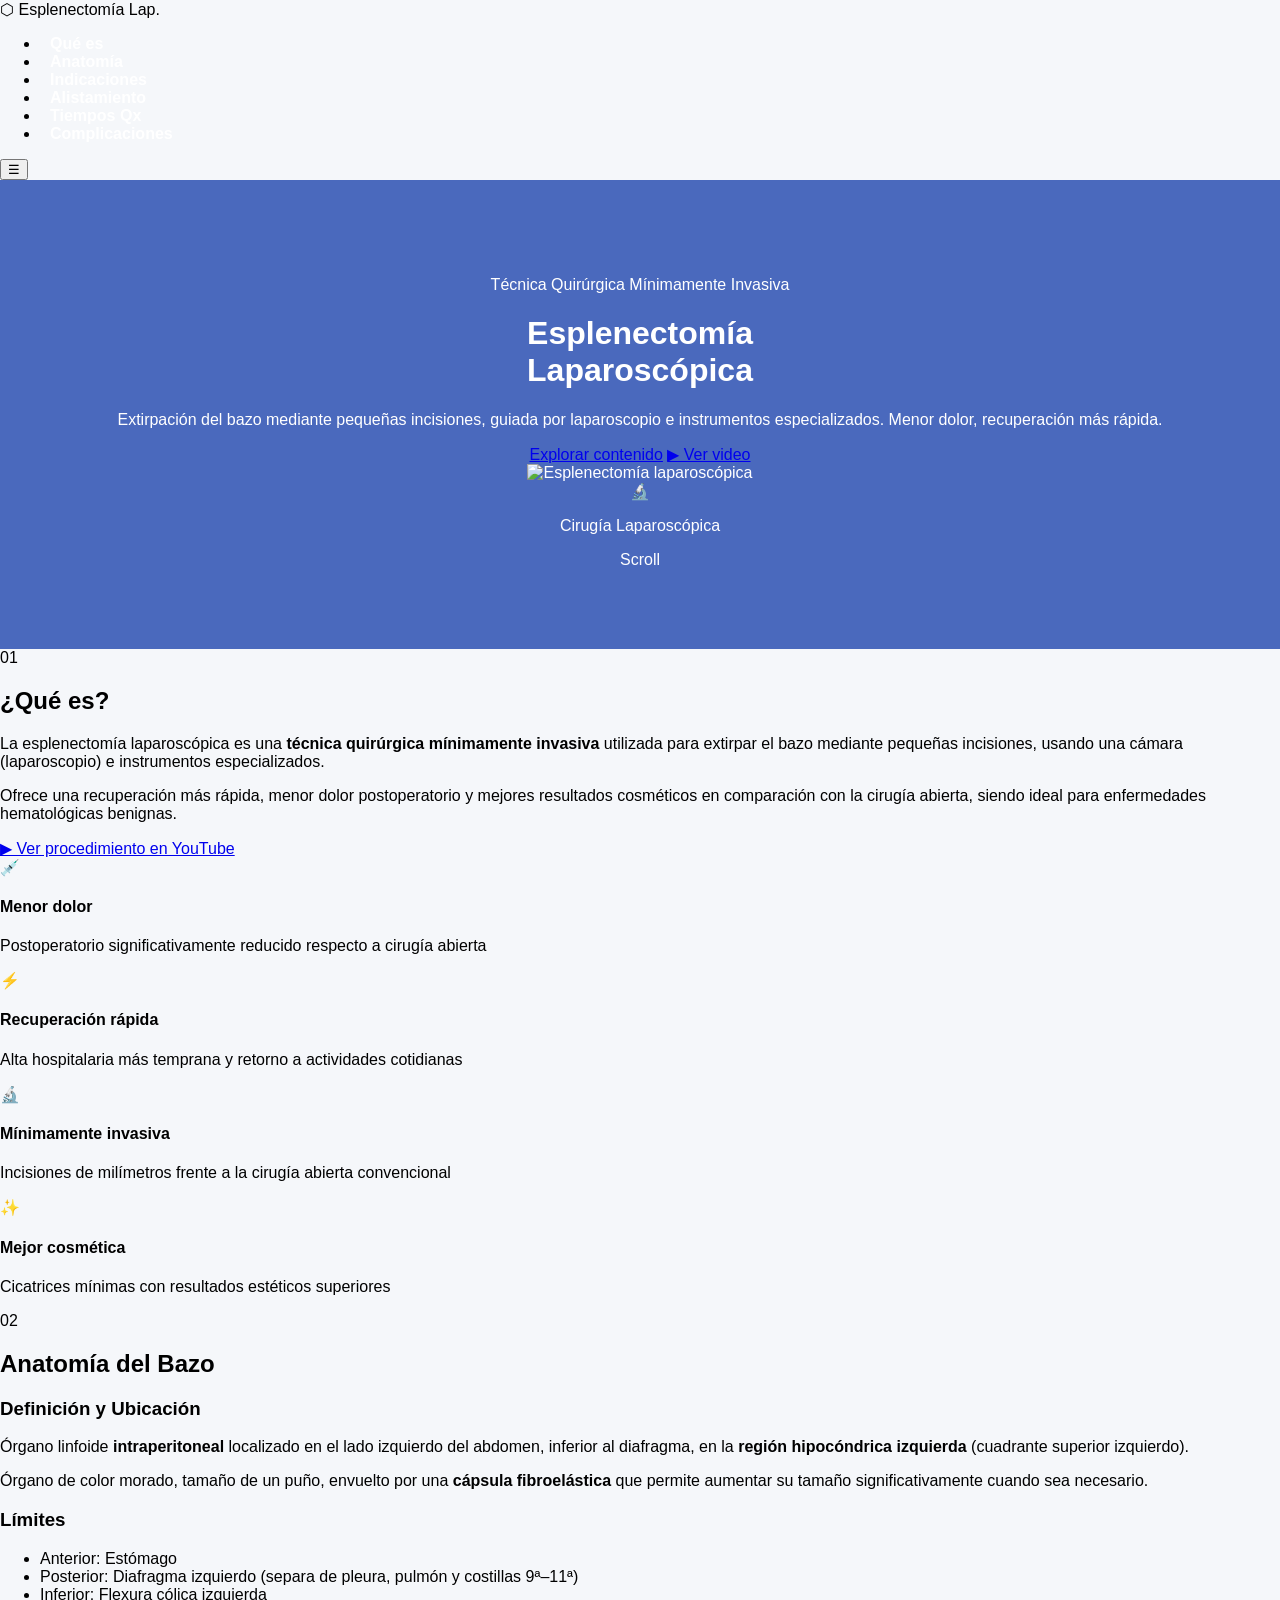
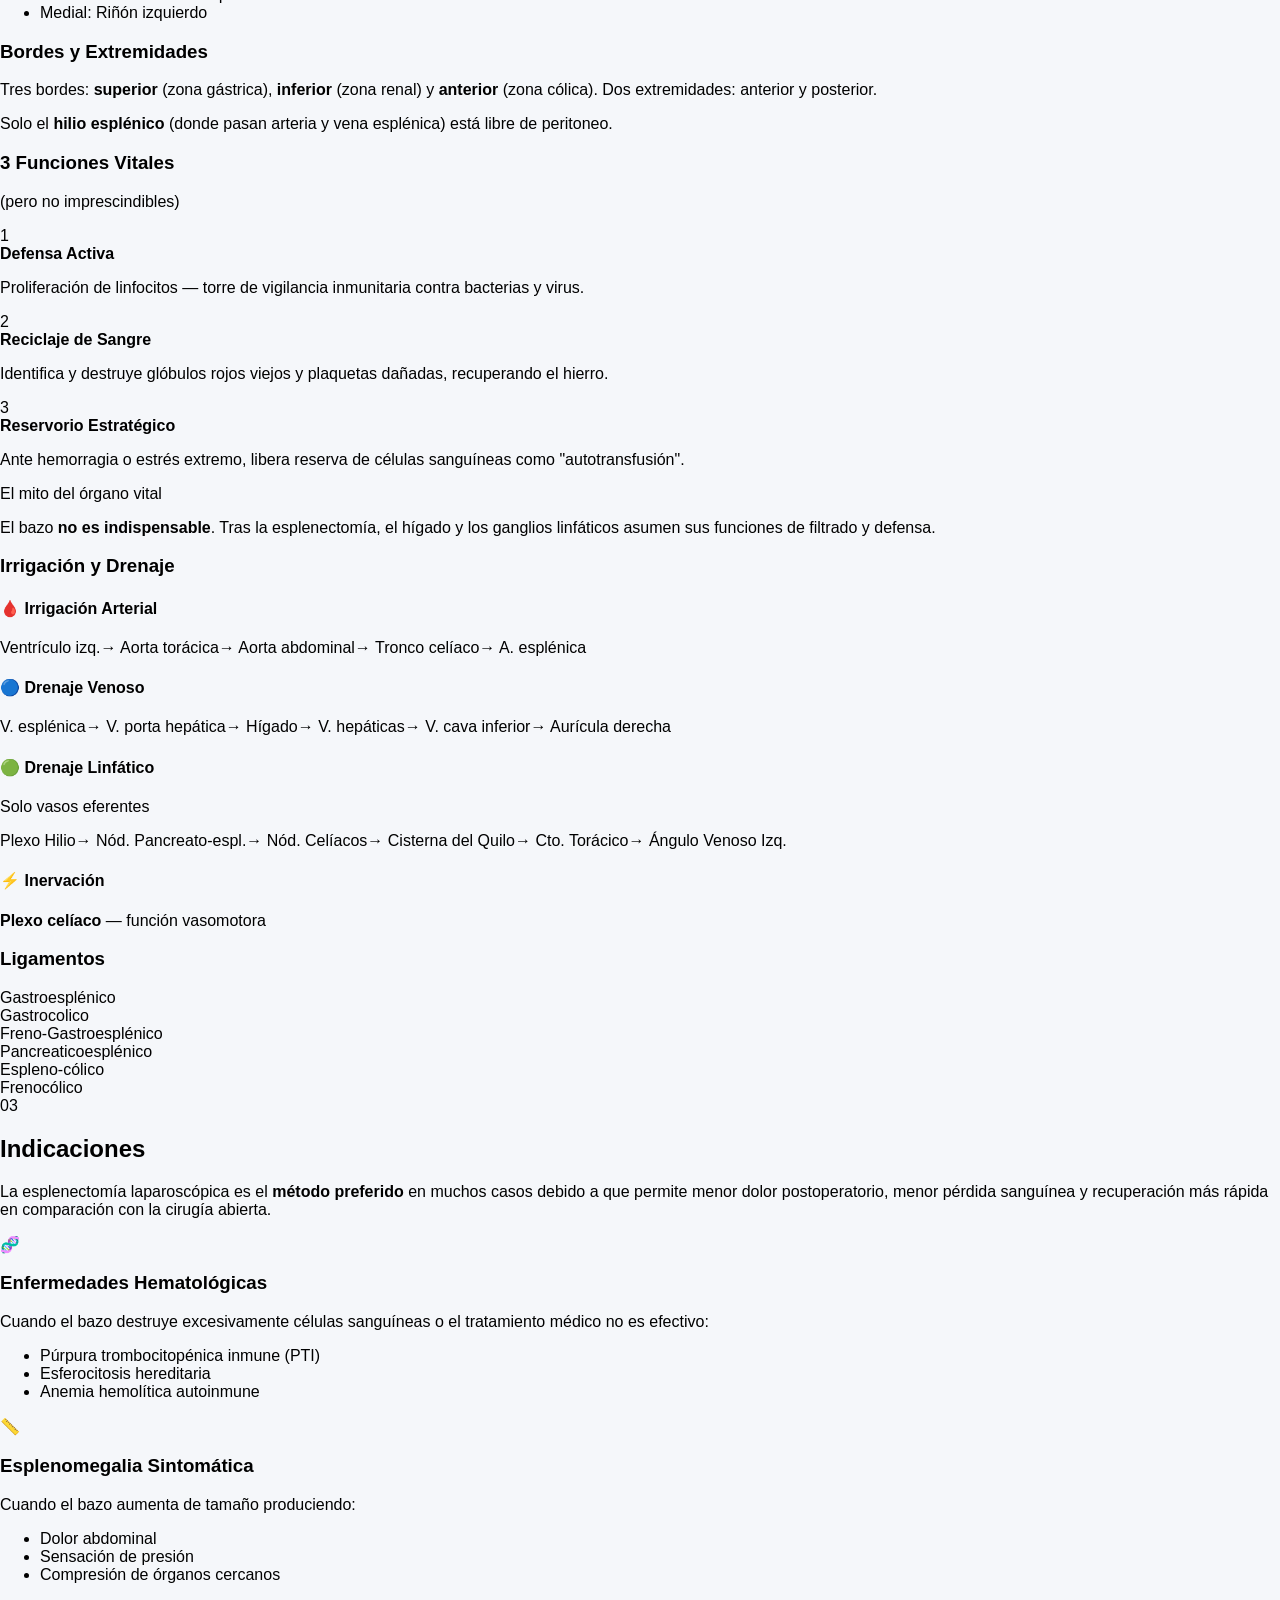
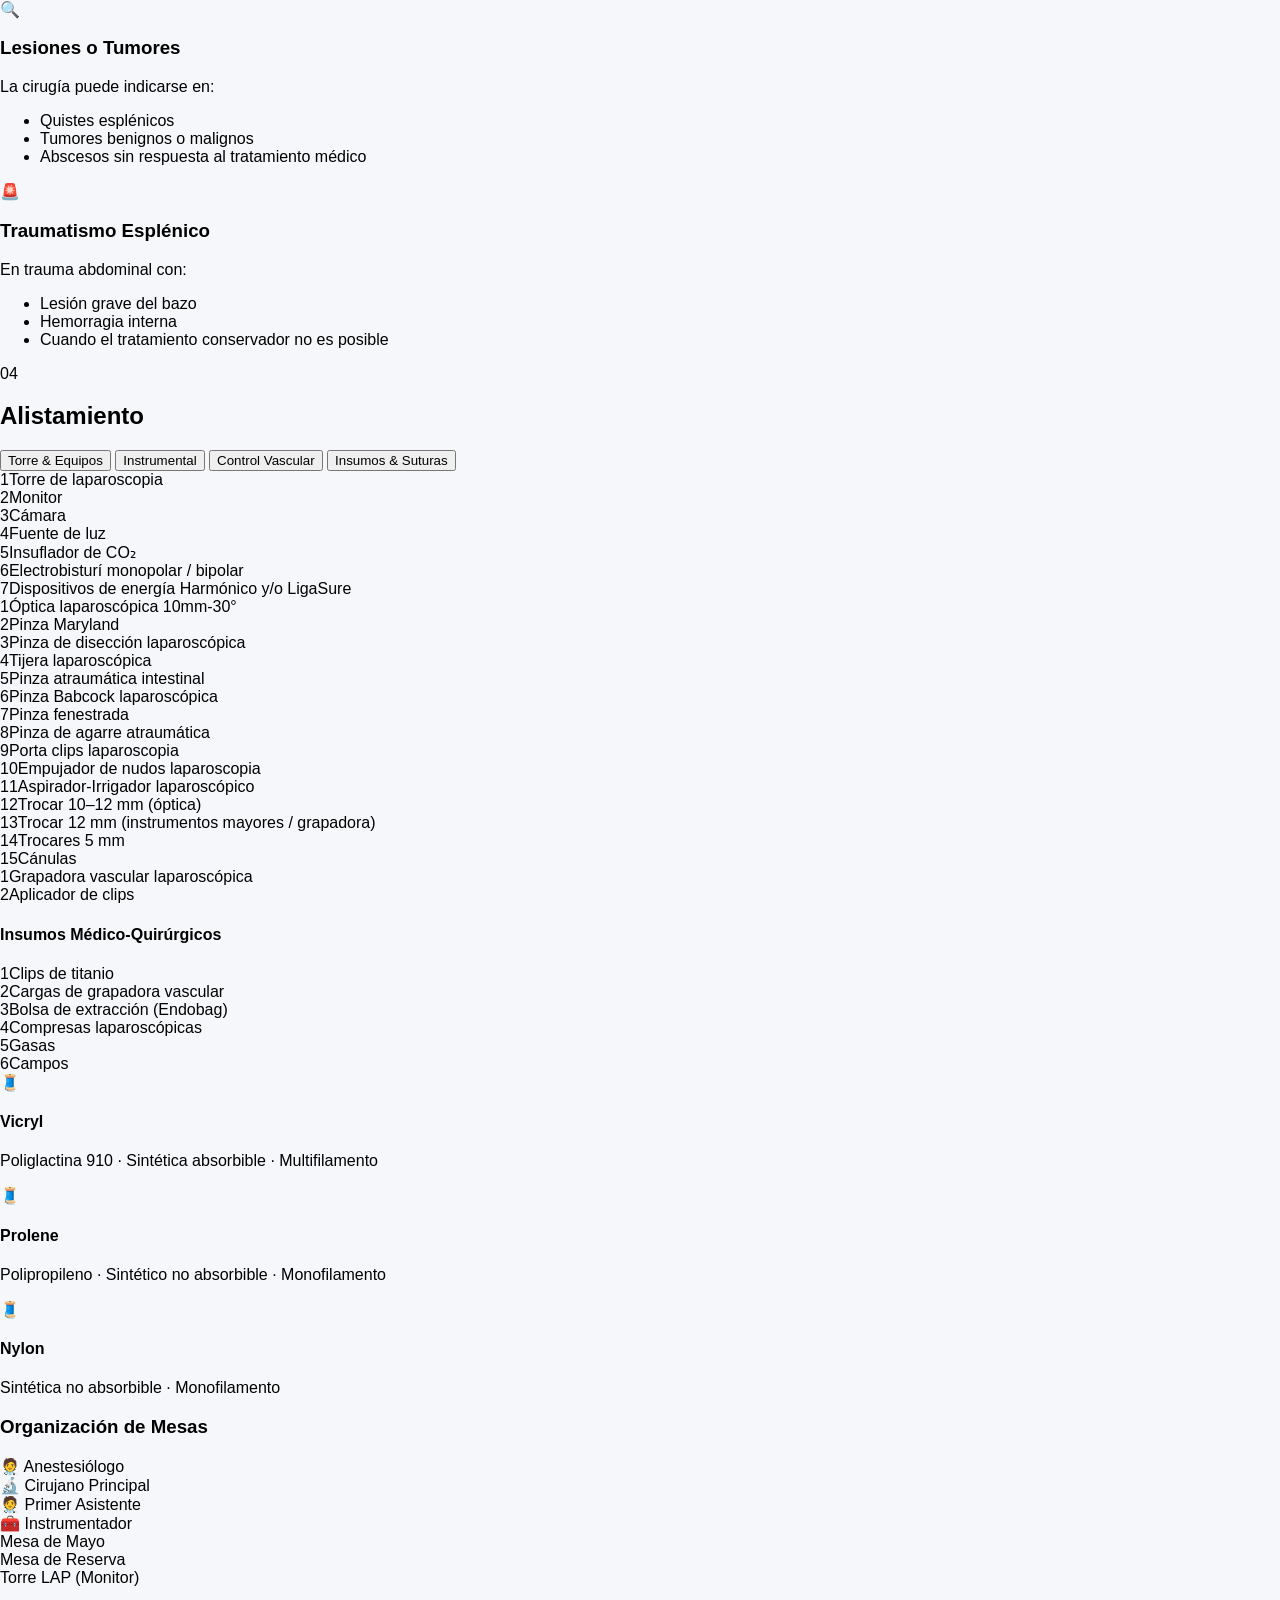
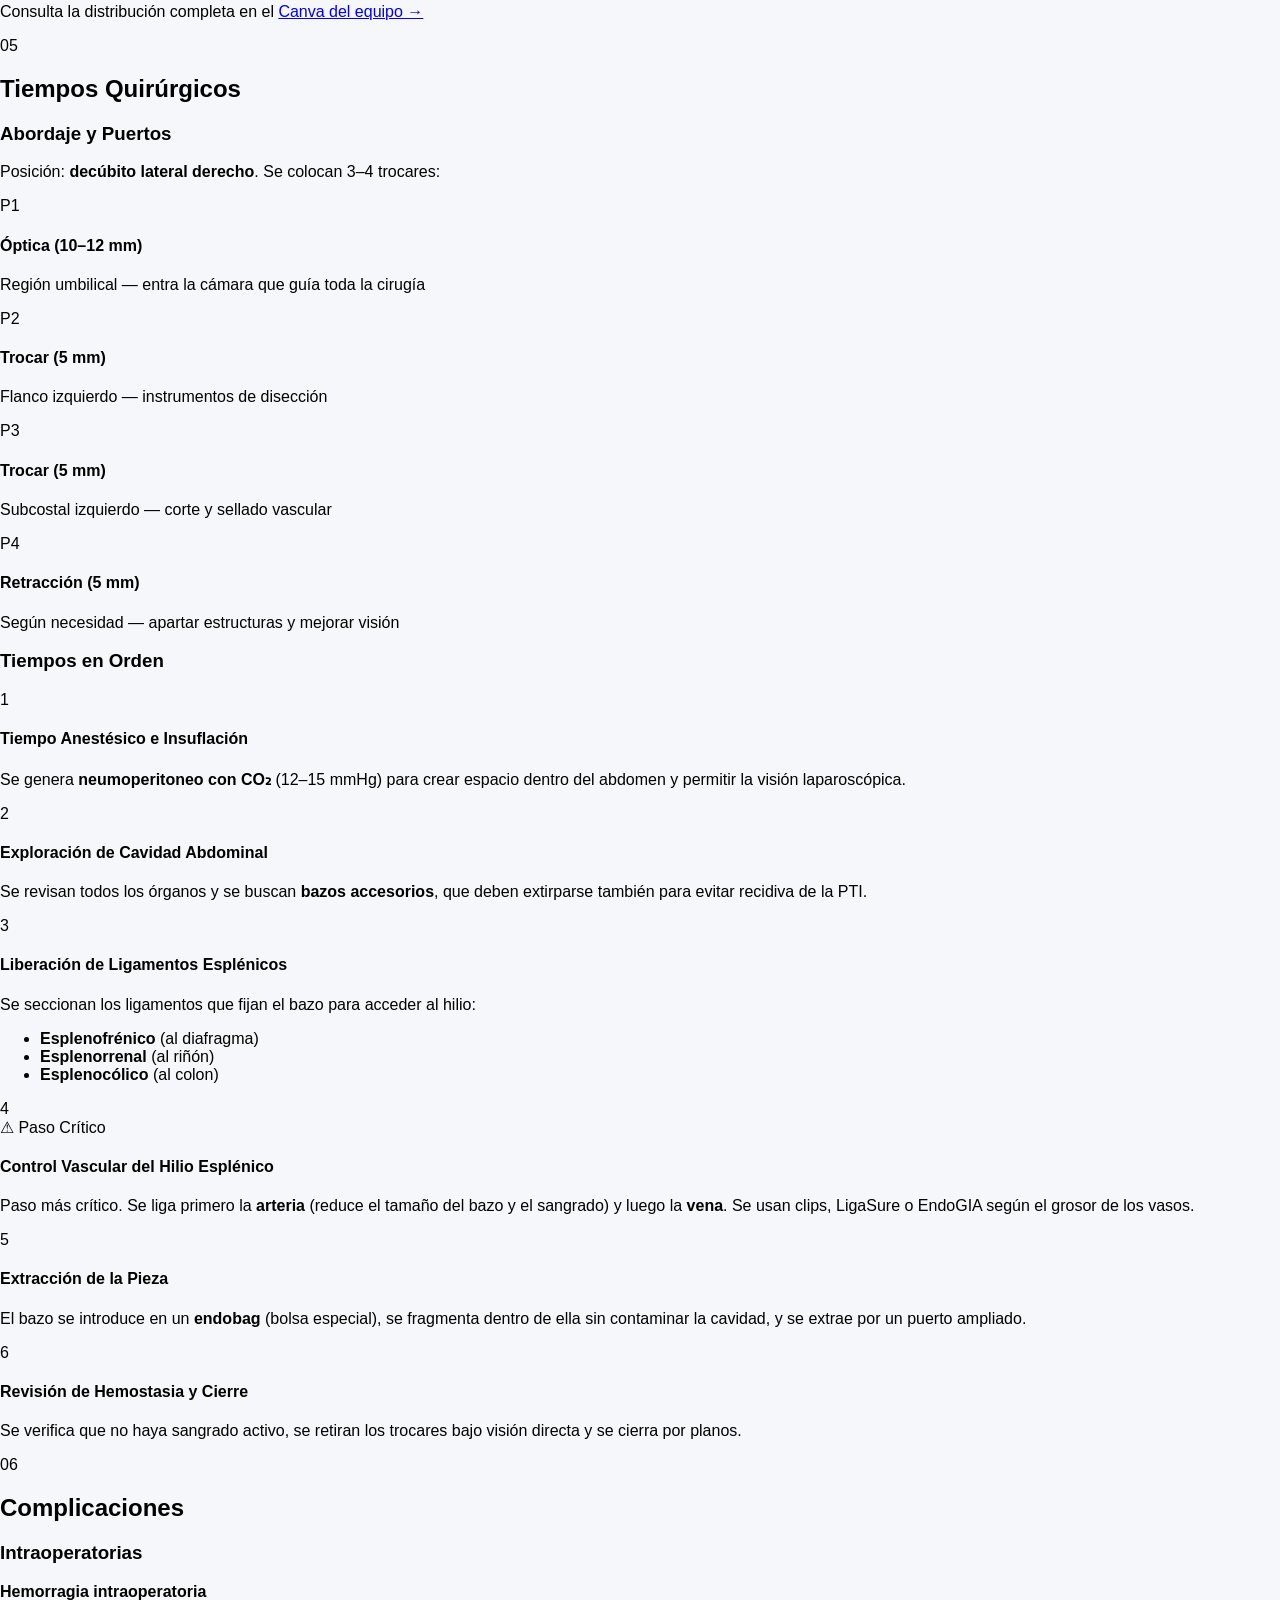
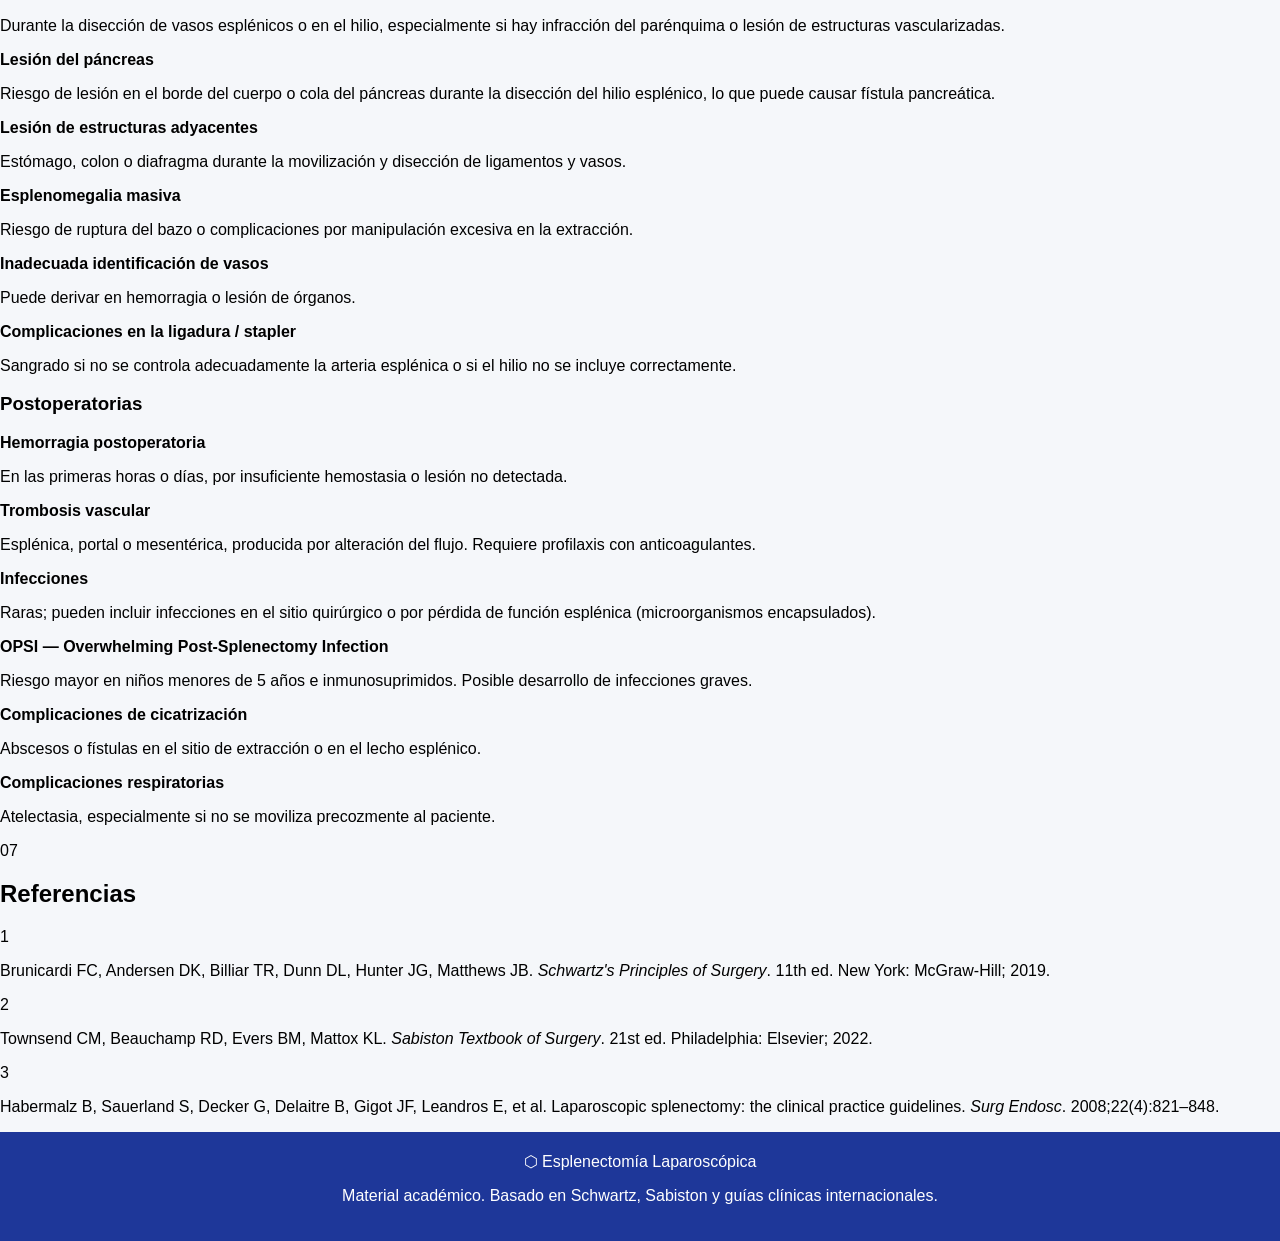
==== esplenectomia-web/index.html @ e9ed3451 "Update index.html" ====
<!DOCTYPE html>
<html lang="es">
<head>
  <meta charset="UTF-8" />
  <meta name="viewport" content="width=device-width, initial-scale=1.0"/>
  <title>Esplenectomía Laparoscópica</title>
  <link rel="stylesheet" href="css/styles.css"/>
  <link rel="preconnect" href="https://fonts.googleapis.com"/>
  <link rel="preconnect" href="https://fonts.gstatic.com" crossorigin/>
  <link href="https://fonts.googleapis.com/css2?family=Playfair+Display:wght@400;700;900&family=DM+Sans:wght@300;400;500&family=DM+Mono:wght@400;500&display=swap" rel="stylesheet"/>
</head>
<body>

  <!-- NAV -->
  <nav class="navbar" id="navbar">
    <div class="nav-logo">
      <span class="nav-icon">⬡</span>
      <span>Esplenectomía Lap.</span>
    </div>
    <ul class="nav-links">
      <li><a href="#que-es">Qué es</a></li>
      <li><a href="#anatomia">Anatomía</a></li>
      <li><a href="#indicaciones">Indicaciones</a></li>
      <li><a href="#alistamiento">Alistamiento</a></li>
      <li><a href="#tiempos">Tiempos Qx</a></li>
      <li><a href="#complicaciones">Complicaciones</a></li>
    </ul>
    <button class="nav-toggle" id="navToggle">☰</button>
  </nav>

  <!-- HERO -->
  <header class="hero" id="home">
    <div class="hero-bg-grid"></div>
    <div class="hero-content">
      <p class="hero-tag">Técnica Quirúrgica Mínimamente Invasiva</p>
      <h1 class="hero-title">
        Esplenectomía<br/>
        <span class="hero-title-accent">Laparoscópica</span>
      </h1>
      <p class="hero-desc">
        Extirpación del bazo mediante pequeñas incisiones, guiada por laparoscopio
        e instrumentos especializados. Menor dolor, recuperación más rápida.
      </p>
      <div class="hero-actions">
        <a href="#que-es" class="btn btn-primary">Explorar contenido</a>
        <a href="https://www.youtube.com/watch?v=XZKffPaz0YE" target="_blank" class="btn btn-ghost">▶ Ver video</a>
      </div>
    </div>
    <div class="hero-visual">
      <div class="spleen-graphic">
        <img src="img/cirugia.jpg" alt="Esplenectomía laparoscópica" onerror="this.parentElement.classList.add('no-img')"/>
        <div class="placeholder-img">
          <span>🔬</span>
          <p>Cirugía Laparoscópica</p>
        </div>
      </div>
    </div>
    <div class="hero-scroll-hint">
      <span>Scroll</span>
      <div class="scroll-line"></div>
    </div>
  </header>

  <!-- QUÉ ES -->
  <section class="section section-light" id="que-es">
    <div class="container">
      <div class="section-header">
        <span class="section-num">01</span>
        <h2 class="section-title">¿Qué es?</h2>
      </div>
      <div class="two-col">
        <div class="col-text">
          <p class="lead-text">
            La esplenectomía laparoscópica es una <strong>técnica quirúrgica mínimamente invasiva</strong>
            utilizada para extirpar el bazo mediante pequeñas incisiones, usando una cámara
            (laparoscopio) e instrumentos especializados.
          </p>
          <p>
            Ofrece una recuperación más rápida, menor dolor postoperatorio y mejores resultados
            cosméticos en comparación con la cirugía abierta, siendo ideal para enfermedades
            hematológicas benignas.
          </p>
          <a href="https://www.youtube.com/watch?v=XZKffPaz0YE" target="_blank" class="video-link">
            <span class="play-btn">▶</span>
            Ver procedimiento en YouTube
          </a>
        </div>
        <div class="col-cards">
          <div class="benefit-card">
            <span class="benefit-icon">💉</span>
            <h4>Menor dolor</h4>
            <p>Postoperatorio significativamente reducido respecto a cirugía abierta</p>
          </div>
          <div class="benefit-card">
            <span class="benefit-icon">⚡</span>
            <h4>Recuperación rápida</h4>
            <p>Alta hospitalaria más temprana y retorno a actividades cotidianas</p>
          </div>
          <div class="benefit-card">
            <span class="benefit-icon">🔬</span>
            <h4>Mínimamente invasiva</h4>
            <p>Incisiones de milímetros frente a la cirugía abierta convencional</p>
          </div>
          <div class="benefit-card">
            <span class="benefit-icon">✨</span>
            <h4>Mejor cosmética</h4>
            <p>Cicatrices mínimas con resultados estéticos superiores</p>
          </div>
        </div>
      </div>
    </div>
  </section>

  <!-- ANATOMÍA -->
  <section class="section section-dark" id="anatomia">
    <div class="container">
      <div class="section-header">
        <span class="section-num">02</span>
        <h2 class="section-title">Anatomía del Bazo</h2>
      </div>

      <div class="anatomy-grid">
        <div class="anatomy-info">
          <div class="info-block">
            <h3>Definición y Ubicación</h3>
            <p>Órgano linfoide <strong>intraperitoneal</strong> localizado en el lado izquierdo del abdomen, inferior al diafragma, en la <strong>región hipocóndrica izquierda</strong> (cuadrante superior izquierdo).</p>
            <p>Órgano de color morado, tamaño de un puño, envuelto por una <strong>cápsula fibroelástica</strong> que permite aumentar su tamaño significativamente cuando sea necesario.</p>
          </div>

          <div class="info-block">
            <h3>Límites</h3>
            <ul class="anatomy-list">
              <li><span class="dir">Anterior:</span> Estómago</li>
              <li><span class="dir">Posterior:</span> Diafragma izquierdo (separa de pleura, pulmón y costillas 9ª–11ª)</li>
              <li><span class="dir">Inferior:</span> Flexura cólica izquierda</li>
              <li><span class="dir">Medial:</span> Riñón izquierdo</li>
            </ul>
          </div>

          <div class="info-block">
            <h3>Bordes y Extremidades</h3>
            <p>Tres bordes: <strong>superior</strong> (zona gástrica), <strong>inferior</strong> (zona renal) y <strong>anterior</strong> (zona cólica). Dos extremidades: anterior y posterior.</p>
            <p>Solo el <strong>hilio esplénico</strong> (donde pasan arteria y vena esplénica) está libre de peritoneo.</p>
          </div>
        </div>

        <div class="anatomy-sidebar">
          <div class="functions-card">
            <h3>3 Funciones Vitales</h3>
            <p class="card-subtitle">(pero no imprescindibles)</p>
            <div class="function-item">
              <div class="func-num">1</div>
              <div>
                <strong>Defensa Activa</strong>
                <p>Proliferación de linfocitos — torre de vigilancia inmunitaria contra bacterias y virus.</p>
              </div>
            </div>
            <div class="function-item">
              <div class="func-num">2</div>
              <div>
                <strong>Reciclaje de Sangre</strong>
                <p>Identifica y destruye glóbulos rojos viejos y plaquetas dañadas, recuperando el hierro.</p>
              </div>
            </div>
            <div class="function-item">
              <div class="func-num">3</div>
              <div>
                <strong>Reservorio Estratégico</strong>
                <p>Ante hemorragia o estrés extremo, libera reserva de células sanguíneas como "autotransfusión".</p>
              </div>
            </div>
          </div>

          <div class="myth-card">
            <span class="myth-label">El mito del órgano vital</span>
            <p>El bazo <strong>no es indispensable</strong>. Tras la esplenectomía, el hígado y los ganglios linfáticos asumen sus funciones de filtrado y defensa.</p>
          </div>
        </div>
      </div>

      <!-- Vascular -->
      <div class="vascular-section">
        <h3 class="subsection-title">Irrigación y Drenaje</h3>
        <div class="vascular-grid">
          <div class="vascular-card">
            <h4>🩸 Irrigación Arterial</h4>
            <div class="chain">
              <span>Ventrículo izq.</span><span class="arrow">→</span>
              <span>Aorta torácica</span><span class="arrow">→</span>
              <span>Aorta abdominal</span><span class="arrow">→</span>
              <span>Tronco celíaco</span><span class="arrow">→</span>
              <span class="highlight">A. esplénica</span>
            </div>
          </div>
          <div class="vascular-card">
            <h4>🔵 Drenaje Venoso</h4>
            <div class="chain">
              <span class="highlight">V. esplénica</span><span class="arrow">→</span>
              <span>V. porta hepática</span><span class="arrow">→</span>
              <span>Hígado</span><span class="arrow">→</span>
              <span>V. hepáticas</span><span class="arrow">→</span>
              <span>V. cava inferior</span><span class="arrow">→</span>
              <span>Aurícula derecha</span>
            </div>
          </div>
          <div class="vascular-card">
            <h4>🟢 Drenaje Linfático</h4>
            <p class="small-text">Solo vasos eferentes</p>
            <div class="chain small">
              <span>Plexo Hilio</span><span class="arrow">→</span>
              <span>Nód. Pancreato-espl.</span><span class="arrow">→</span>
              <span>Nód. Celíacos</span><span class="arrow">→</span>
              <span>Cisterna del Quilo</span><span class="arrow">→</span>
              <span>Cto. Torácico</span><span class="arrow">→</span>
              <span>Ángulo Venoso Izq.</span>
            </div>
          </div>
          <div class="vascular-card">
            <h4>⚡ Inervación</h4>
            <p><strong>Plexo celíaco</strong> — función vasomotora</p>
          </div>
        </div>
      </div>

      <!-- Ligamentos -->
      <div class="ligaments-section">
        <h3 class="subsection-title">Ligamentos</h3>
        <div class="lig-grid">
          <div class="lig-tag">Gastroesplénico</div>
          <div class="lig-tag">Gastrocolico</div>
          <div class="lig-tag">Freno-Gastroesplénico</div>
          <div class="lig-tag">Pancreaticoesplénico</div>
          <div class="lig-tag">Espleno-cólico</div>
          <div class="lig-tag">Frenocólico</div>
        </div>
      </div>
    </div>
  </section>

  <!-- INDICACIONES -->
  <section class="section section-light" id="indicaciones">
    <div class="container">
      <div class="section-header">
        <span class="section-num">03</span>
        <h2 class="section-title">Indicaciones</h2>
      </div>
      <p class="section-intro">
        La esplenectomía laparoscópica es el <strong>método preferido</strong> en muchos casos debido a que permite 
        menor dolor postoperatorio, menor pérdida sanguínea y recuperación más rápida en comparación con la cirugía abierta.
      </p>
      <div class="indications-grid">
        <div class="indication-card">
          <div class="ind-icon">🧬</div>
          <h3>Enfermedades Hematológicas</h3>
          <p>Cuando el bazo destruye excesivamente células sanguíneas o el tratamiento médico no es efectivo:</p>
          <ul>
            <li>Púrpura trombocitopénica inmune (PTI)</li>
            <li>Esferocitosis hereditaria</li>
            <li>Anemia hemolítica autoinmune</li>
          </ul>
        </div>
        <div class="indication-card">
          <div class="ind-icon">📏</div>
          <h3>Esplenomegalia Sintomática</h3>
          <p>Cuando el bazo aumenta de tamaño produciendo:</p>
          <ul>
            <li>Dolor abdominal</li>
            <li>Sensación de presión</li>
            <li>Compresión de órganos cercanos</li>
          </ul>
        </div>
        <div class="indication-card">
          <div class="ind-icon">🔍</div>
          <h3>Lesiones o Tumores</h3>
          <p>La cirugía puede indicarse en:</p>
          <ul>
            <li>Quistes esplénicos</li>
            <li>Tumores benignos o malignos</li>
            <li>Abscesos sin respuesta al tratamiento médico</li>
          </ul>
        </div>
        <div class="indication-card">
          <div class="ind-icon">🚨</div>
          <h3>Traumatismo Esplénico</h3>
          <p>En trauma abdominal con:</p>
          <ul>
            <li>Lesión grave del bazo</li>
            <li>Hemorragia interna</li>
            <li>Cuando el tratamiento conservador no es posible</li>
          </ul>
        </div>
      </div>
    </div>
  </section>

  <!-- ALISTAMIENTO -->
  <section class="section section-dark" id="alistamiento">
    <div class="container">
      <div class="section-header">
        <span class="section-num">04</span>
        <h2 class="section-title">Alistamiento</h2>
      </div>

      <div class="equipment-tabs">
        <div class="tab-buttons">
          <button class="tab-btn active" data-tab="equipos">Torre & Equipos</button>
          <button class="tab-btn" data-tab="instrumental">Instrumental</button>
          <button class="tab-btn" data-tab="vascular">Control Vascular</button>
          <button class="tab-btn" data-tab="insumos">Insumos & Suturas</button>
        </div>

        <div class="tab-content active" id="tab-equipos">
          <div class="eq-grid">
            <div class="eq-item"><span class="eq-num">1</span><span>Torre de laparoscopia</span></div>
            <div class="eq-item"><span class="eq-num">2</span><span>Monitor</span></div>
            <div class="eq-item"><span class="eq-num">3</span><span>Cámara</span></div>
            <div class="eq-item"><span class="eq-num">4</span><span>Fuente de luz</span></div>
            <div class="eq-item"><span class="eq-num">5</span><span>Insuflador de CO₂</span></div>
            <div class="eq-item"><span class="eq-num">6</span><span>Electrobisturí monopolar / bipolar</span></div>
            <div class="eq-item"><span class="eq-num">7</span><span>Dispositivos de energía Harmónico y/o LigaSure</span></div>
          </div>
        </div>

        <div class="tab-content" id="tab-instrumental">
          <div class="eq-grid">
            <div class="eq-item"><span class="eq-num">1</span><span>Óptica laparoscópica 10mm-30°</span></div>
            <div class="eq-item"><span class="eq-num">2</span><span>Pinza Maryland</span></div>
            <div class="eq-item"><span class="eq-num">3</span><span>Pinza de disección laparoscópica</span></div>
            <div class="eq-item"><span class="eq-num">4</span><span>Tijera laparoscópica</span></div>
            <div class="eq-item"><span class="eq-num">5</span><span>Pinza atraumática intestinal</span></div>
            <div class="eq-item"><span class="eq-num">6</span><span>Pinza Babcock laparoscópica</span></div>
            <div class="eq-item"><span class="eq-num">7</span><span>Pinza fenestrada</span></div>
            <div class="eq-item"><span class="eq-num">8</span><span>Pinza de agarre atraumática</span></div>
            <div class="eq-item"><span class="eq-num">9</span><span>Porta clips laparoscopia</span></div>
            <div class="eq-item"><span class="eq-num">10</span><span>Empujador de nudos laparoscopia</span></div>
            <div class="eq-item"><span class="eq-num">11</span><span>Aspirador-Irrigador laparoscópico</span></div>
            <div class="eq-item"><span class="eq-num">12</span><span>Trocar 10–12 mm (óptica)</span></div>
            <div class="eq-item"><span class="eq-num">13</span><span>Trocar 12 mm (instrumentos mayores / grapadora)</span></div>
            <div class="eq-item"><span class="eq-num">14</span><span>Trocares 5 mm</span></div>
            <div class="eq-item"><span class="eq-num">15</span><span>Cánulas</span></div>
          </div>
        </div>

        <div class="tab-content" id="tab-vascular">
          <div class="eq-grid">
            <div class="eq-item"><span class="eq-num">1</span><span>Grapadora vascular laparoscópica</span></div>
            <div class="eq-item"><span class="eq-num">2</span><span>Aplicador de clips</span></div>
          </div>
          <h4 class="sub-heading">Insumos Médico-Quirúrgicos</h4>
          <div class="eq-grid">
            <div class="eq-item"><span class="eq-num">1</span><span>Clips de titanio</span></div>
            <div class="eq-item"><span class="eq-num">2</span><span>Cargas de grapadora vascular</span></div>
            <div class="eq-item"><span class="eq-num">3</span><span>Bolsa de extracción (Endobag)</span></div>
            <div class="eq-item"><span class="eq-num">4</span><span>Compresas laparoscópicas</span></div>
            <div class="eq-item"><span class="eq-num">5</span><span>Gasas</span></div>
            <div class="eq-item"><span class="eq-num">6</span><span>Campos</span></div>
          </div>
        </div>

        <div class="tab-content" id="tab-insumos">
          <div class="sutura-grid">
            <div class="sutura-card">
              <span class="sut-icon">🧵</span>
              <h4>Vicryl</h4>
              <p>Poliglactina 910 · Sintética absorbible · Multifilamento</p>
            </div>
            <div class="sutura-card">
              <span class="sut-icon">🧵</span>
              <h4>Prolene</h4>
              <p>Polipropileno · Sintético no absorbible · Monofilamento</p>
            </div>
            <div class="sutura-card">
              <span class="sut-icon">🧵</span>
              <h4>Nylon</h4>
              <p>Sintética no absorbible · Monofilamento</p>
            </div>
          </div>
        </div>
      </div>

      <!-- Organización de Mesas -->
      <div class="org-mesas">
        <h3 class="subsection-title">Organización de Mesas</h3>
        <div class="equipo-qx">
          <div class="rol-card">
            <span class="rol-icon">🧑‍⚕️</span>
            <span>Anestesiólogo</span>
          </div>
          <div class="rol-card highlight-rol">
            <span class="rol-icon">🔬</span>
            <span>Cirujano Principal</span>
          </div>
          <div class="rol-card">
            <span class="rol-icon">🧑‍⚕️</span>
            <span>Primer Asistente</span>
          </div>
          <div class="rol-card">
            <span class="rol-icon">🧰</span>
            <span>Instrumentador</span>
          </div>
        </div>
        <div class="mesas-info">
          <div class="mesa-tag">Mesa de Mayo</div>
          <div class="mesa-tag">Mesa de Reserva</div>
          <div class="mesa-tag">Torre LAP (Monitor)</div>
          <p class="mesa-note">Consulta la distribución completa en el <a href="https://www.canva.com/design/DAHDsZbVXOQ/WNMiOqhoFUQWFtQSziS0yQ/edit" target="_blank">Canva del equipo →</a></p>
        </div>
      </div>
    </div>
  </section>

  <!-- TIEMPOS QUIRÚRGICOS -->
  <section class="section section-light" id="tiempos">
    <div class="container">
      <div class="section-header">
        <span class="section-num">05</span>
        <h2 class="section-title">Tiempos Quirúrgicos</h2>
      </div>

      <!-- Puertos -->
      <div class="puertos-section">
        <h3 class="subsection-title">Abordaje y Puertos</h3>
        <p>Posición: <strong>decúbito lateral derecho</strong>. Se colocan 3–4 trocares:</p>
        <div class="puertos-grid">
          <div class="puerto-card">
            <div class="puerto-num">P1</div>
            <h4>Óptica (10–12 mm)</h4>
            <p>Región umbilical — entra la cámara que guía toda la cirugía</p>
          </div>
          <div class="puerto-card">
            <div class="puerto-num">P2</div>
            <h4>Trocar (5 mm)</h4>
            <p>Flanco izquierdo — instrumentos de disección</p>
          </div>
          <div class="puerto-card">
            <div class="puerto-num">P3</div>
            <h4>Trocar (5 mm)</h4>
            <p>Subcostal izquierdo — corte y sellado vascular</p>
          </div>
          <div class="puerto-card">
            <div class="puerto-num">P4</div>
            <h4>Retracción (5 mm)</h4>
            <p>Según necesidad — apartar estructuras y mejorar visión</p>
          </div>
        </div>
      </div>

      <!-- Timeline -->
      <div class="timeline-section">
        <h3 class="subsection-title">Tiempos en Orden</h3>
        <div class="timeline">

          <div class="tl-item">
            <div class="tl-marker">
              <span class="tl-num">1</span>
            </div>
            <div class="tl-content">
              <h4>Tiempo Anestésico e Insuflación</h4>
              <p>Se genera <strong>neumoperitoneo con CO₂</strong> (12–15 mmHg) para crear espacio dentro del abdomen y permitir la visión laparoscópica.</p>
            </div>
          </div>

          <div class="tl-item">
            <div class="tl-marker">
              <span class="tl-num">2</span>
            </div>
            <div class="tl-content">
              <h4>Exploración de Cavidad Abdominal</h4>
              <p>Se revisan todos los órganos y se buscan <strong>bazos accesorios</strong>, que deben extirparse también para evitar recidiva de la PTI.</p>
            </div>
          </div>

          <div class="tl-item">
            <div class="tl-marker">
              <span class="tl-num">3</span>
            </div>
            <div class="tl-content">
              <h4>Liberación de Ligamentos Esplénicos</h4>
              <p>Se seccionan los ligamentos que fijan el bazo para acceder al hilio:</p>
              <ul>
                <li><strong>Esplenofrénico</strong> (al diafragma)</li>
                <li><strong>Esplenorrenal</strong> (al riñón)</li>
                <li><strong>Esplenocólico</strong> (al colon)</li>
              </ul>
            </div>
          </div>

          <div class="tl-item critical">
            <div class="tl-marker">
              <span class="tl-num">4</span>
            </div>
            <div class="tl-content">
              <div class="critical-badge">⚠ Paso Crítico</div>
              <h4>Control Vascular del Hilio Esplénico</h4>
              <p>Paso más crítico. Se liga primero la <strong>arteria</strong> (reduce el tamaño del bazo y el sangrado) y luego la <strong>vena</strong>. Se usan clips, LigaSure o EndoGIA según el grosor de los vasos.</p>
            </div>
          </div>

          <div class="tl-item">
            <div class="tl-marker">
              <span class="tl-num">5</span>
            </div>
            <div class="tl-content">
              <h4>Extracción de la Pieza</h4>
              <p>El bazo se introduce en un <strong>endobag</strong> (bolsa especial), se fragmenta dentro de ella sin contaminar la cavidad, y se extrae por un puerto ampliado.</p>
            </div>
          </div>

          <div class="tl-item">
            <div class="tl-marker">
              <span class="tl-num">6</span>
            </div>
            <div class="tl-content">
              <h4>Revisión de Hemostasia y Cierre</h4>
              <p>Se verifica que no haya sangrado activo, se retiran los trocares bajo visión directa y se cierra por planos.</p>
            </div>
          </div>

        </div>
      </div>
    </div>
  </section>

  <!-- COMPLICACIONES -->
  <section class="section section-dark" id="complicaciones">
    <div class="container">
      <div class="section-header">
        <span class="section-num">06</span>
        <h2 class="section-title">Complicaciones</h2>
      </div>
      <div class="comp-grid">
        <div class="comp-col">
          <h3 class="comp-heading intra">Intraoperatorias</h3>
          <div class="comp-list">
            <div class="comp-item">
              <span class="comp-dot"></span>
              <div>
                <strong>Hemorragia intraoperatoria</strong>
                <p>Durante la disección de vasos esplénicos o en el hilio, especialmente si hay infracción del parénquima o lesión de estructuras vascularizadas.</p>
              </div>
            </div>
            <div class="comp-item">
              <span class="comp-dot"></span>
              <div>
                <strong>Lesión del páncreas</strong>
                <p>Riesgo de lesión en el borde del cuerpo o cola del páncreas durante la disección del hilio esplénico, lo que puede causar fístula pancreática.</p>
              </div>
            </div>
            <div class="comp-item">
              <span class="comp-dot"></span>
              <div>
                <strong>Lesión de estructuras adyacentes</strong>
                <p>Estómago, colon o diafragma durante la movilización y disección de ligamentos y vasos.</p>
              </div>
            </div>
            <div class="comp-item">
              <span class="comp-dot"></span>
              <div>
                <strong>Esplenomegalia masiva</strong>
                <p>Riesgo de ruptura del bazo o complicaciones por manipulación excesiva en la extracción.</p>
              </div>
            </div>
            <div class="comp-item">
              <span class="comp-dot"></span>
              <div>
                <strong>Inadecuada identificación de vasos</strong>
                <p>Puede derivar en hemorragia o lesión de órganos.</p>
              </div>
            </div>
            <div class="comp-item">
              <span class="comp-dot"></span>
              <div>
                <strong>Complicaciones en la ligadura / stapler</strong>
                <p>Sangrado si no se controla adecuadamente la arteria esplénica o si el hilio no se incluye correctamente.</p>
              </div>
            </div>
          </div>
        </div>

        <div class="comp-col">
          <h3 class="comp-heading post">Postoperatorias</h3>
          <div class="comp-list">
            <div class="comp-item">
              <span class="comp-dot post"></span>
              <div>
                <strong>Hemorragia postoperatoria</strong>
                <p>En las primeras horas o días, por insuficiente hemostasia o lesión no detectada.</p>
              </div>
            </div>
            <div class="comp-item">
              <span class="comp-dot post"></span>
              <div>
                <strong>Trombosis vascular</strong>
                <p>Esplénica, portal o mesentérica, producida por alteración del flujo. Requiere profilaxis con anticoagulantes.</p>
              </div>
            </div>
            <div class="comp-item">
              <span class="comp-dot post"></span>
              <div>
                <strong>Infecciones</strong>
                <p>Raras; pueden incluir infecciones en el sitio quirúrgico o por pérdida de función esplénica (microorganismos encapsulados).</p>
              </div>
            </div>
            <div class="comp-item">
              <span class="comp-dot post"></span>
              <div>
                <strong>OPSI — Overwhelming Post-Splenectomy Infection</strong>
                <p>Riesgo mayor en niños menores de 5 años e inmunosuprimidos. Posible desarrollo de infecciones graves.</p>
              </div>
            </div>
            <div class="comp-item">
              <span class="comp-dot post"></span>
              <div>
                <strong>Complicaciones de cicatrización</strong>
                <p>Abscesos o fístulas en el sitio de extracción o en el lecho esplénico.</p>
              </div>
            </div>
            <div class="comp-item">
              <span class="comp-dot post"></span>
              <div>
                <strong>Complicaciones respiratorias</strong>
                <p>Atelectasia, especialmente si no se moviliza precozmente al paciente.</p>
              </div>
            </div>
          </div>
        </div>
      </div>
    </div>
  </section>

  <!-- REFERENCIAS -->
  <section class="section section-light" id="referencias">
    <div class="container">
      <div class="section-header">
        <span class="section-num">07</span>
        <h2 class="section-title">Referencias</h2>
      </div>
      <div class="ref-list">
        <div class="ref-item">
          <span class="ref-num">1</span>
          <p>Brunicardi FC, Andersen DK, Billiar TR, Dunn DL, Hunter JG, Matthews JB. <em>Schwartz's Principles of Surgery</em>. 11th ed. New York: McGraw-Hill; 2019.</p>
        </div>
        <div class="ref-item">
          <span class="ref-num">2</span>
          <p>Townsend CM, Beauchamp RD, Evers BM, Mattox KL. <em>Sabiston Textbook of Surgery</em>. 21st ed. Philadelphia: Elsevier; 2022.</p>
        </div>
        <div class="ref-item">
          <span class="ref-num">3</span>
          <p>Habermalz B, Sauerland S, Decker G, Delaitre B, Gigot JF, Leandros E, et al. Laparoscopic splenectomy: the clinical practice guidelines. <em>Surg Endosc</em>. 2008;22(4):821–848.</p>
        </div>
      </div>
    </div>
  </section>

  <!-- FOOTER -->
  <footer class="footer">
    <div class="container">
      <div class="footer-inner">
        <div class="footer-brand">
          <span class="nav-icon">⬡</span>
          <span>Esplenectomía Laparoscópica</span>
        </div>
        <p class="footer-note">Material académico. Basado en Schwartz, Sabiston y guías clínicas internacionales.</p>
      </div>
    </div>
  </footer>

  <script src="js/script.js"></script>
</body>
</html>
---- esplenectomia-web/css/styles.css ----
body{
font-family: Arial;
margin:0;
background:#f5f7fa;
}

header{
background:#1e3799;
color:white;
padding:20px;
text-align:center;
}

nav a{
color:white;
margin:10px;
text-decoration:none;
font-weight:bold;
}

.hero{
background:#4a69bd;
color:white;
padding:80px;
text-align:center;
}

.content{
padding:60px;
max-width:1100px;
margin:auto;
background:white;
margin-bottom:40px;
border-radius:10px;
box-shadow:0 10px 20px rgba(0,0,0,0.1);
}

.video{
display:flex;
justify-content:center;
margin-top:30px;
}

footer{
background:#1e3799;
color:white;
text-align:center;
padding:20px;
}
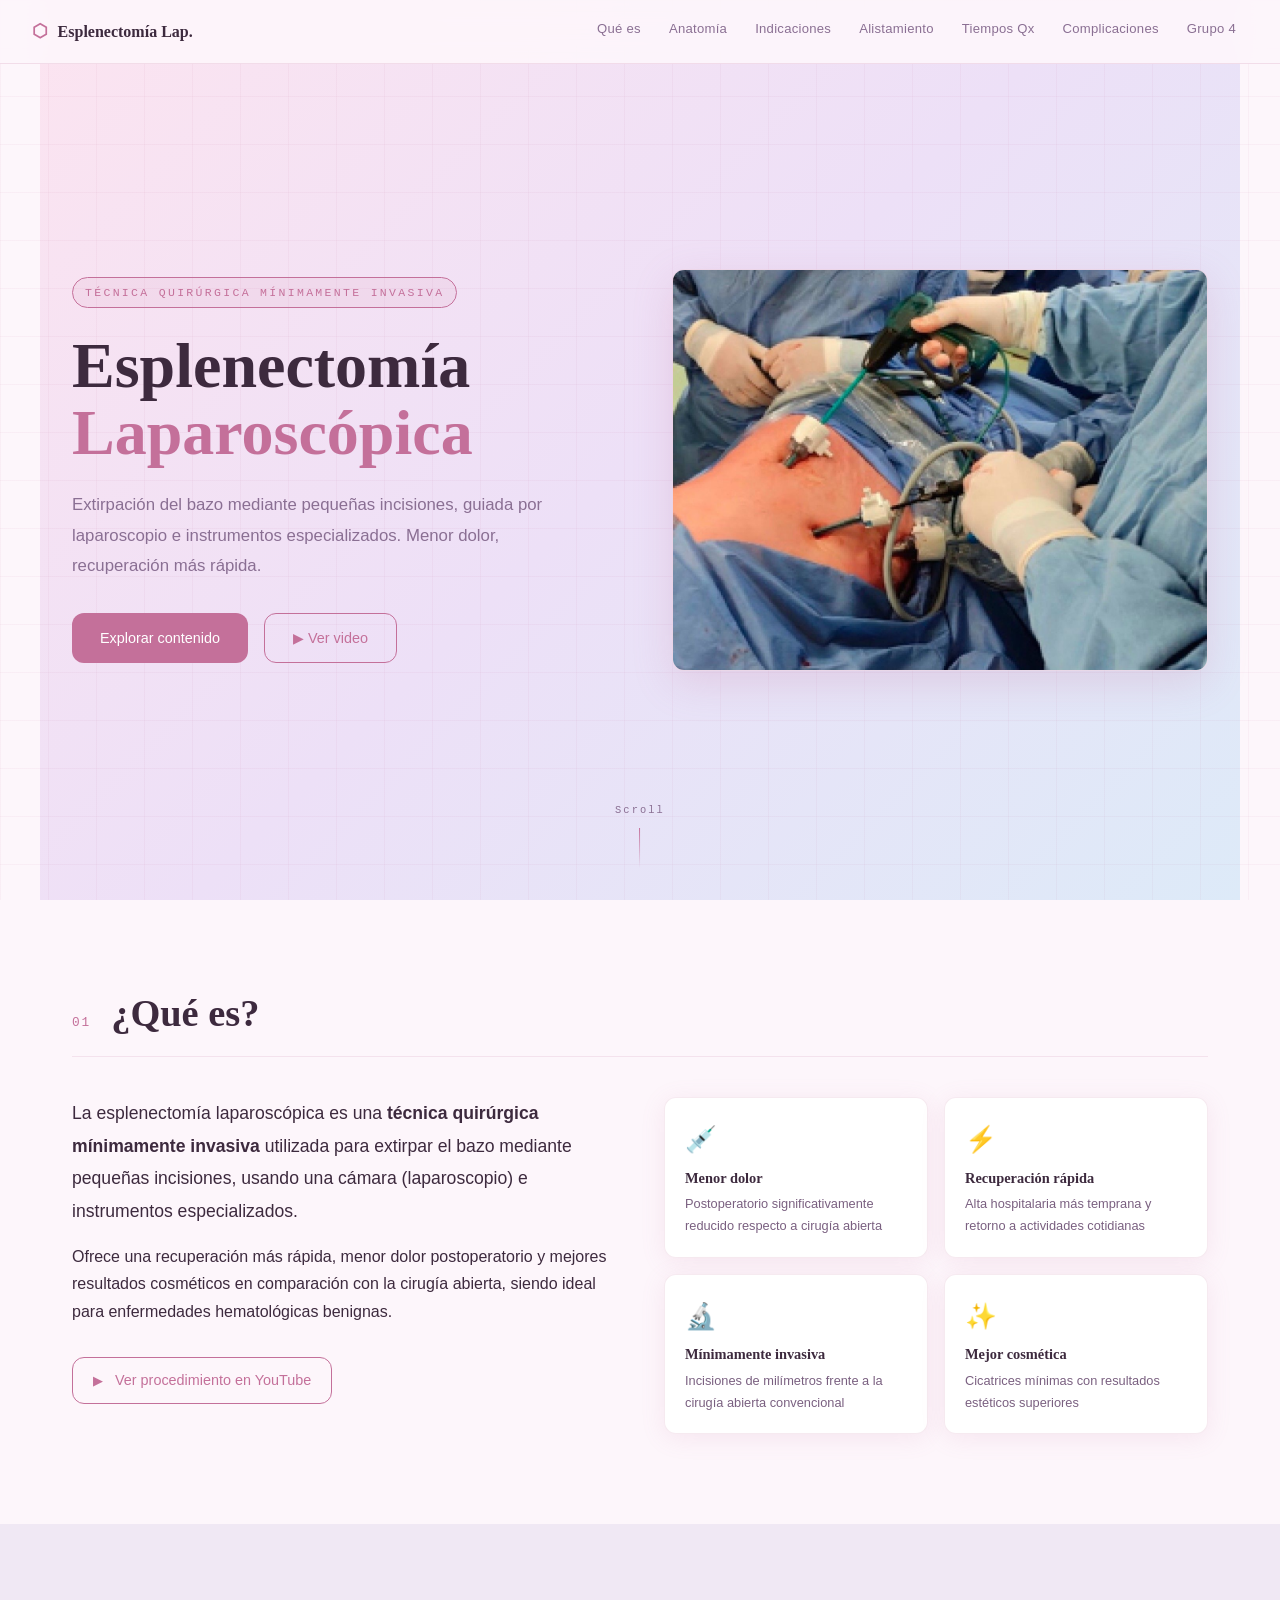
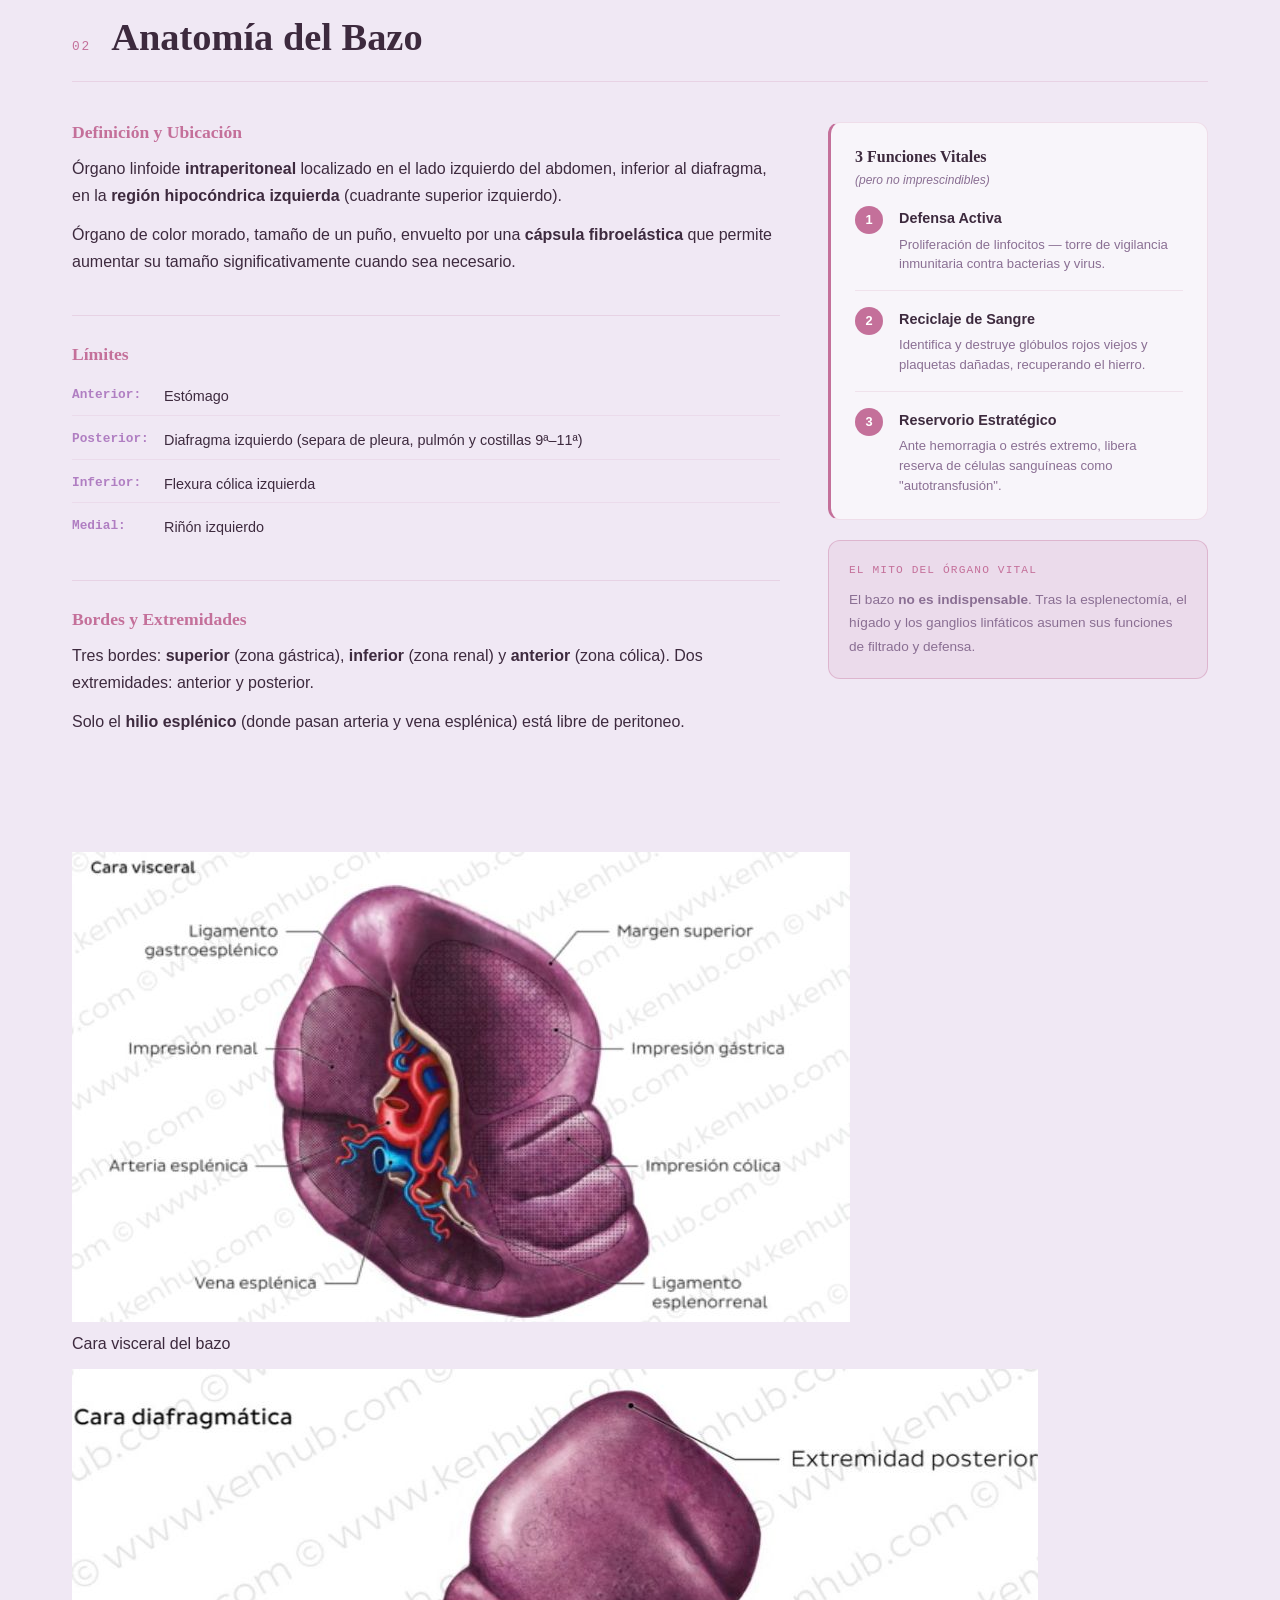
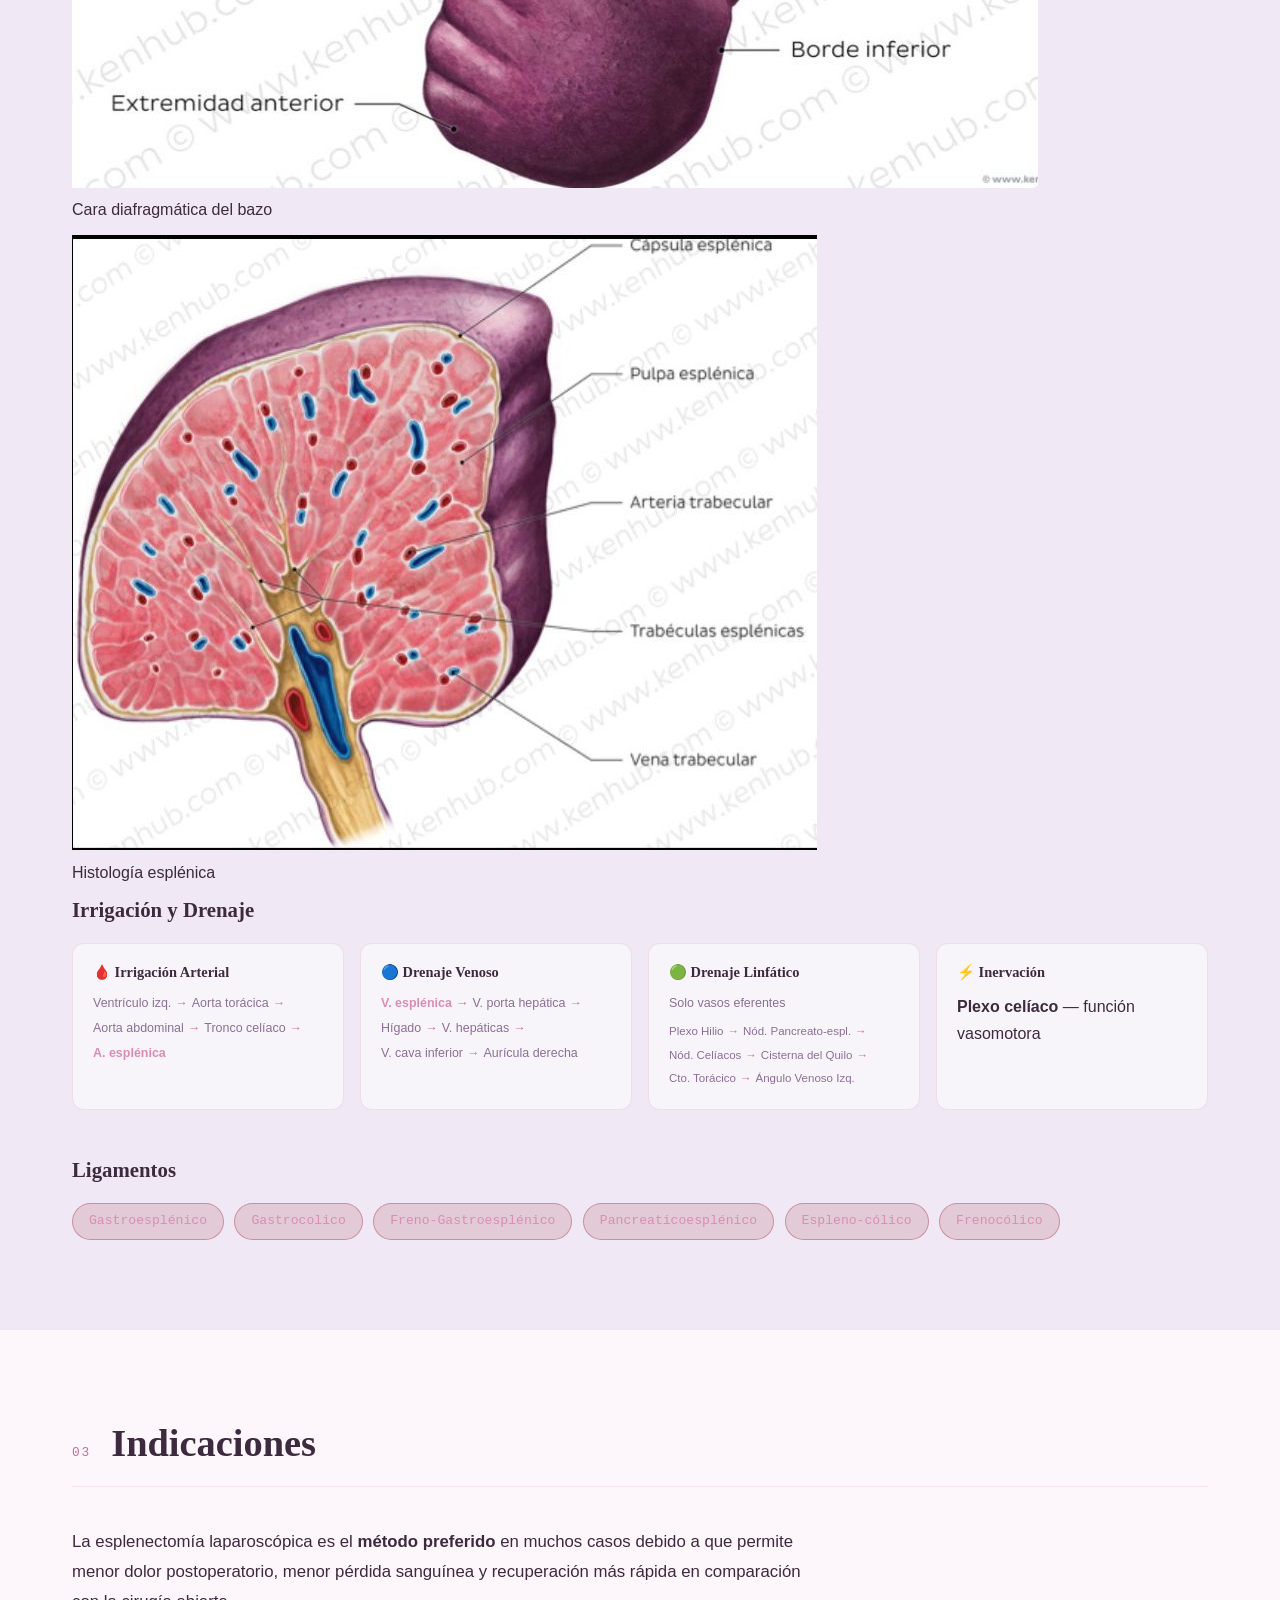
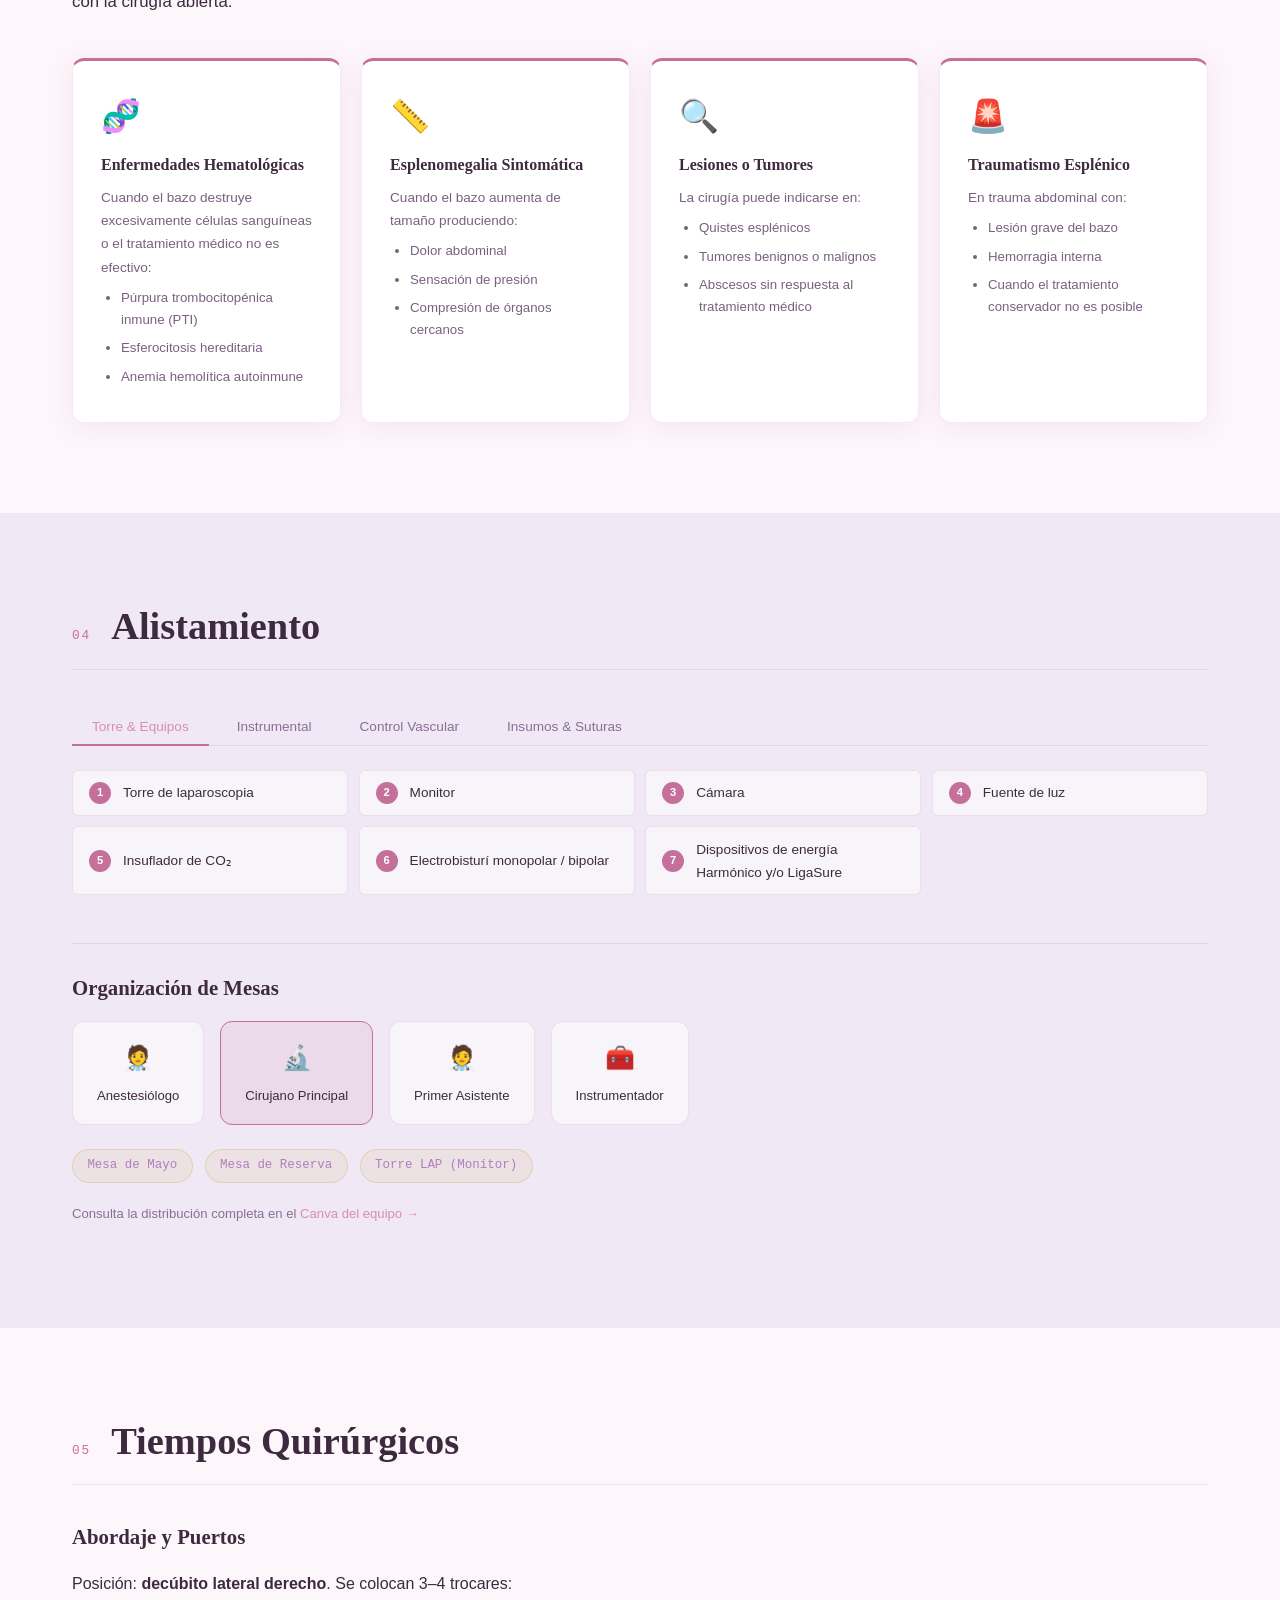
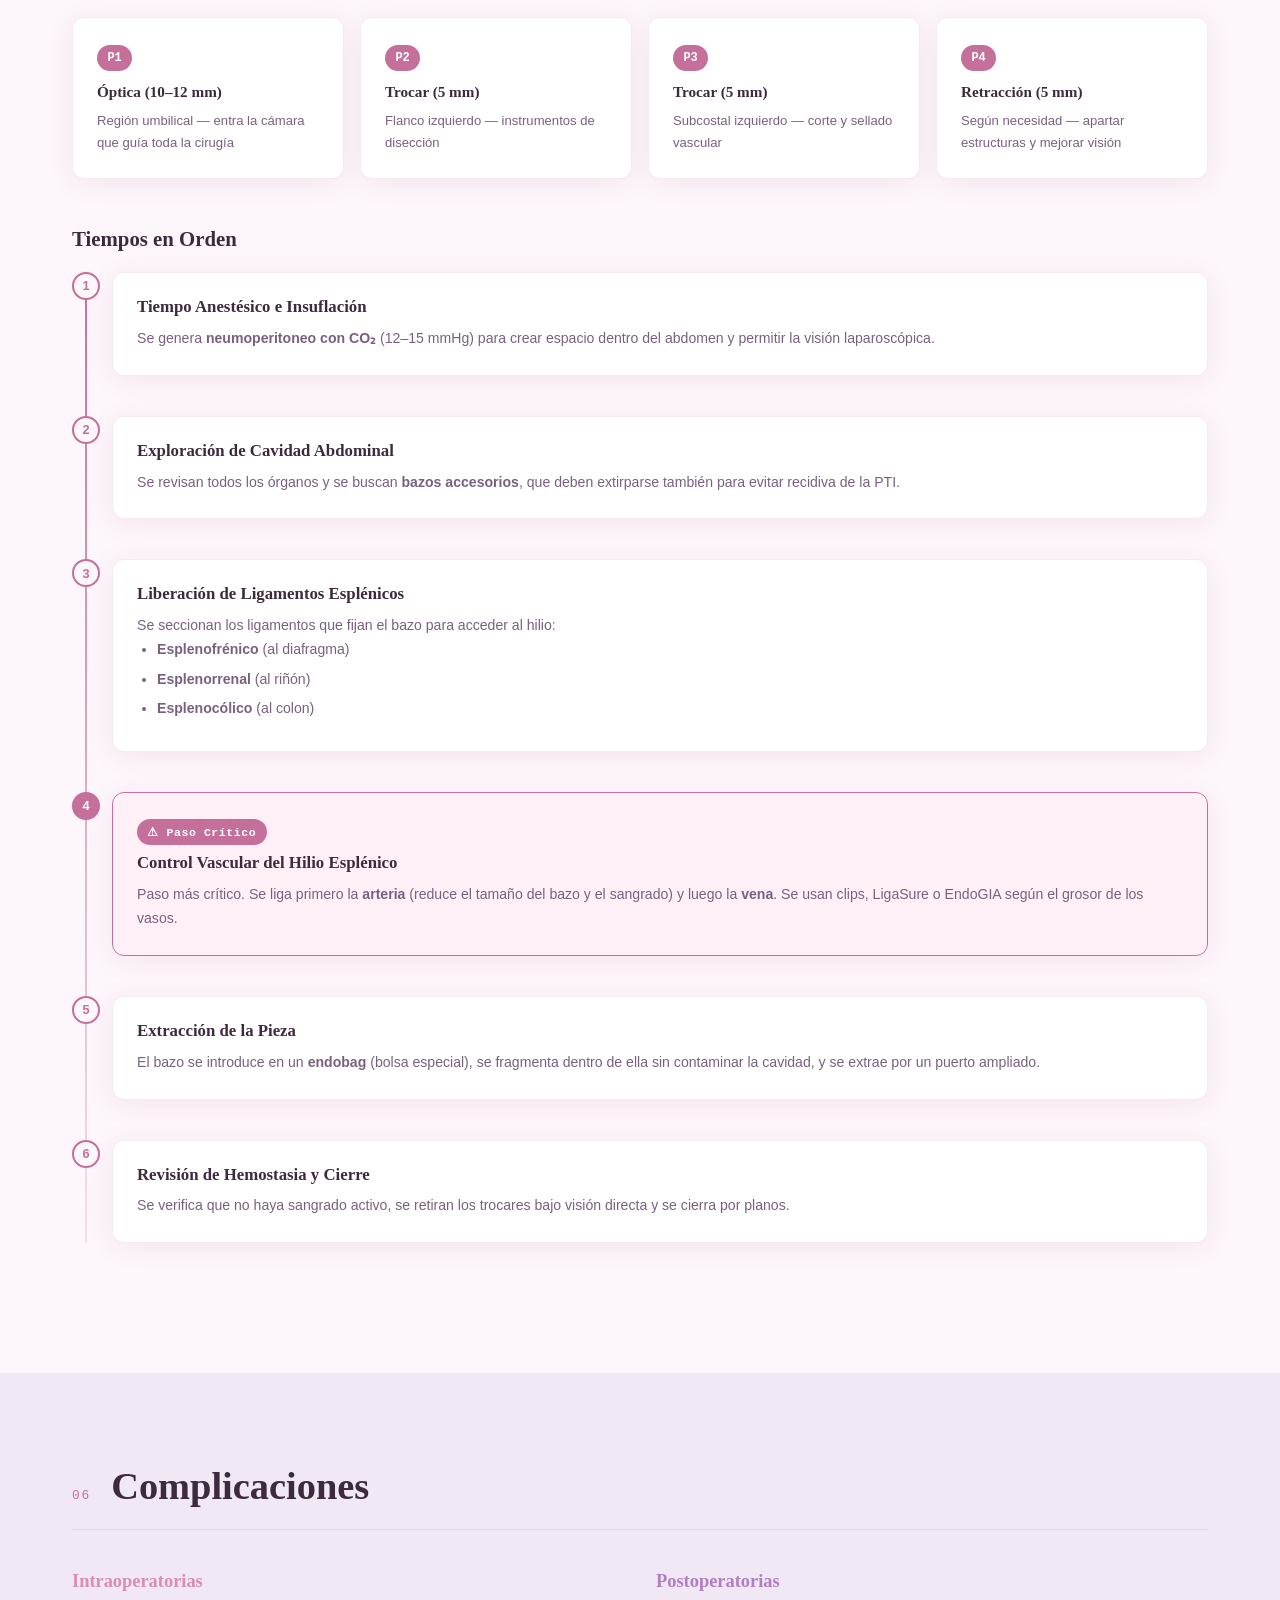
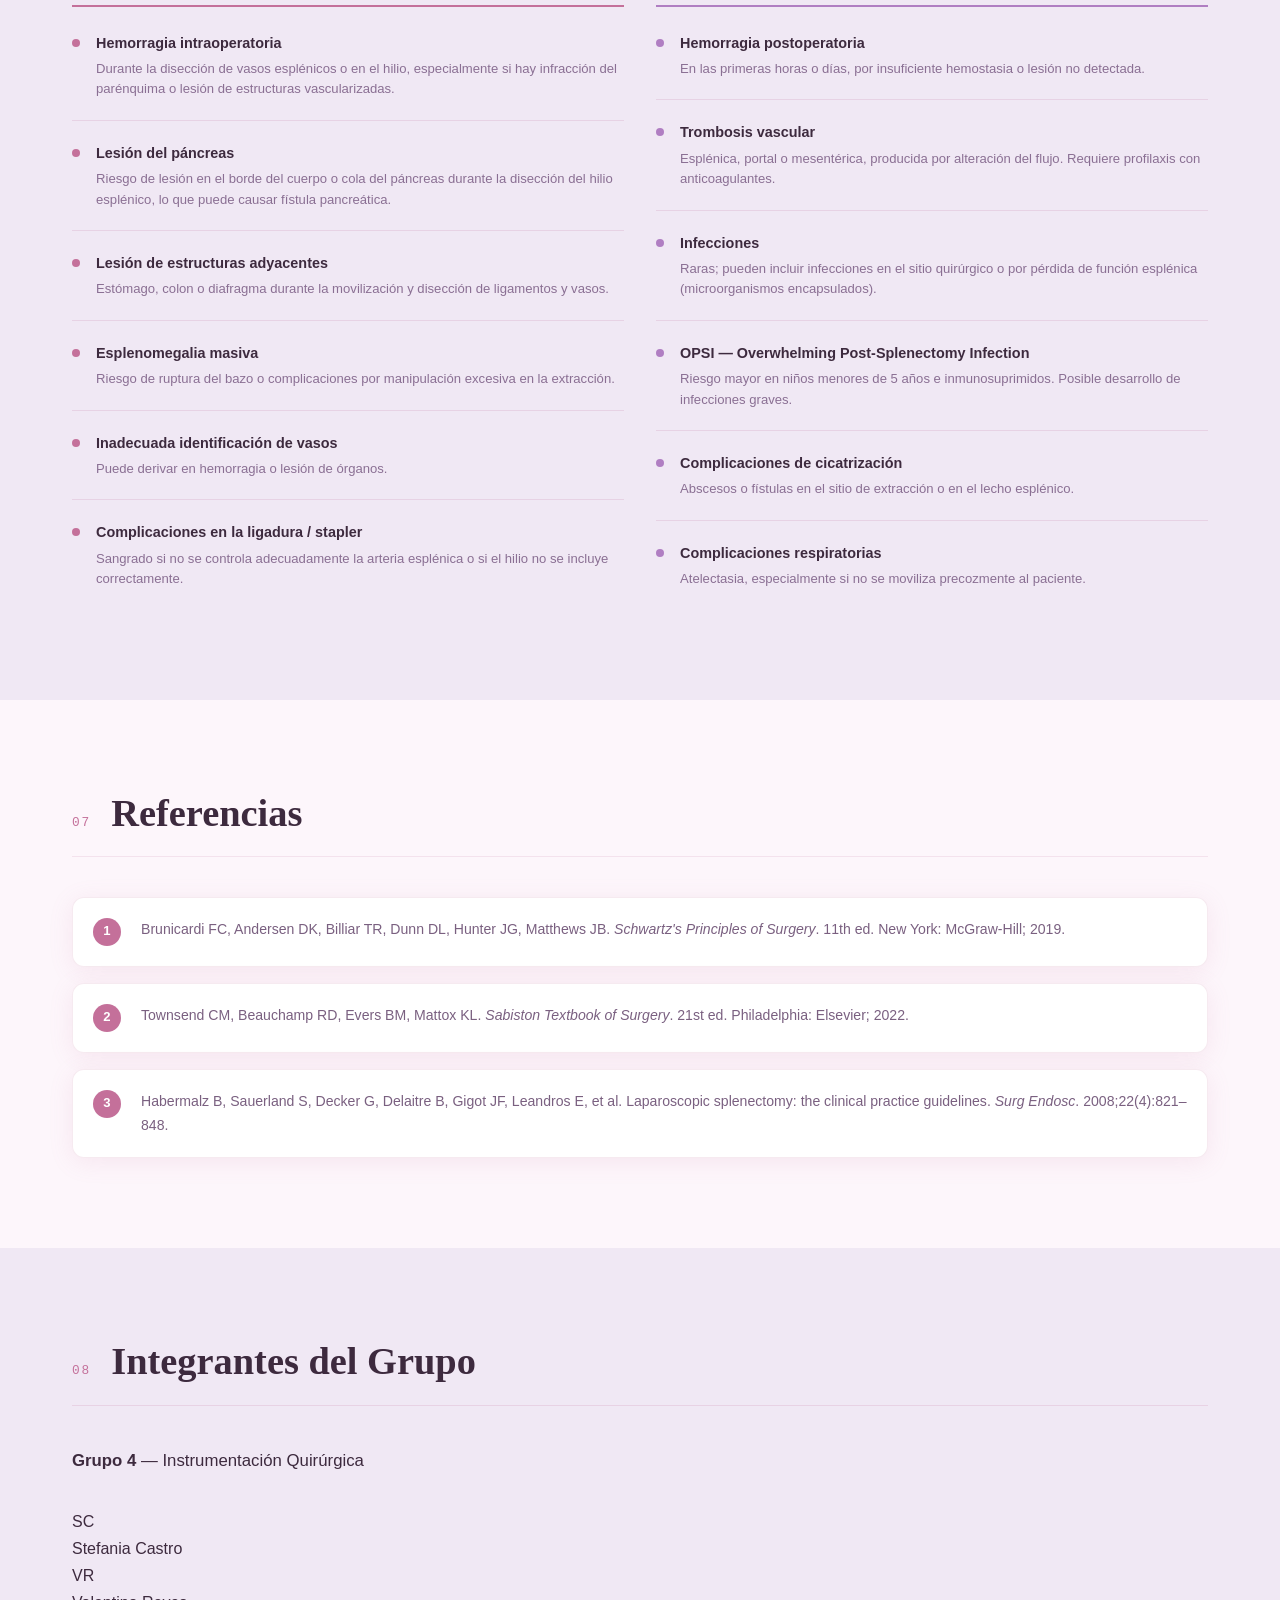
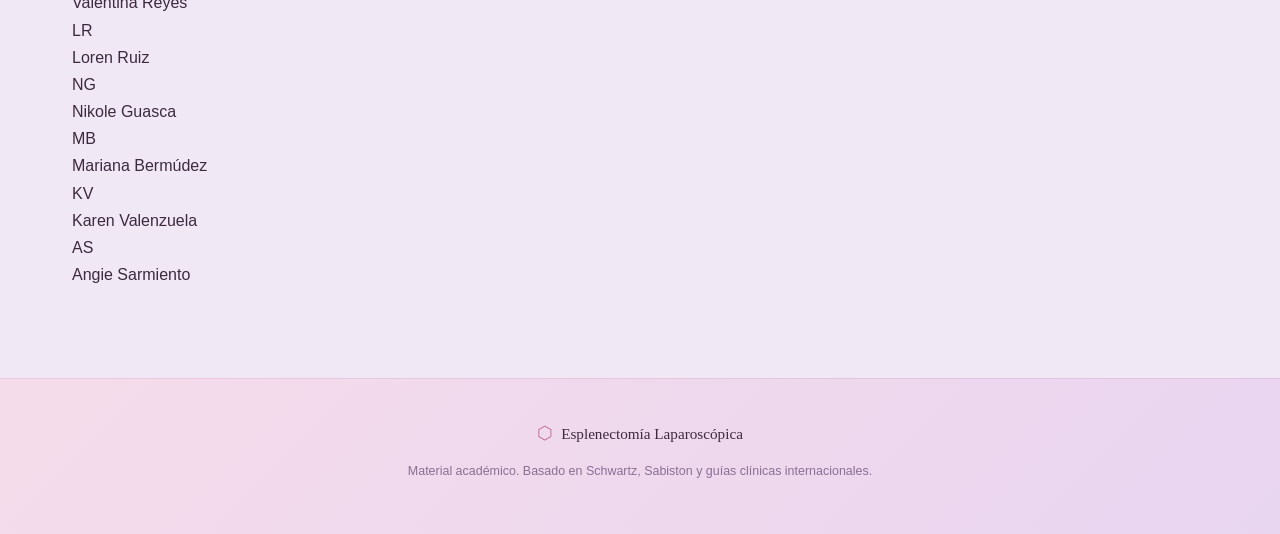
==== commit 0eb6cec7: "Update index.html" ====
--- a/esplenectomia-web/index.html
+++ b/esplenectomia-web/index.html
@@ -24,6 +24,7 @@
       <li><a href="#alistamiento">Alistamiento</a></li>
       <li><a href="#tiempos">Tiempos Qx</a></li>
       <li><a href="#complicaciones">Complicaciones</a></li>
+      <li><a href="#integrantes">Grupo 4</a></li>
     </ul>
     <button class="nav-toggle" id="navToggle">☰</button>
   </nav>
@@ -48,7 +49,7 @@
     </div>
     <div class="hero-visual">
       <div class="spleen-graphic">
-        <img src="img/cirugia.jpg" alt="Esplenectomía laparoscópica" onerror="this.parentElement.classList.add('no-img')"/>
+        <img src="img/1.jpeg" alt="Esplenectomía laparoscópica — trocares y puertos" onerror="this.parentElement.classList.add('no-img')"/>
         <div class="placeholder-img">
           <span>🔬</span>
           <p>Cirugía Laparoscópica</p>
@@ -175,6 +176,22 @@
             <span class="myth-label">El mito del órgano vital</span>
             <p>El bazo <strong>no es indispensable</strong>. Tras la esplenectomía, el hígado y los ganglios linfáticos asumen sus funciones de filtrado y defensa.</p>
           </div>
+        </div>
+      </div>
+
+      <!-- Imágenes anatómicas -->
+      <div class="anatomy-images">
+        <div class="anat-img-card">
+          <img src="img/2.jpeg" alt="Cara visceral del bazo — ligamentos, arteria y vena esplénica"/>
+          <p class="anat-img-caption">Cara visceral del bazo</p>
+        </div>
+        <div class="anat-img-card">
+          <img src="img/3.jpeg" alt="Cara diafragmática del bazo — extremidades y borde inferior"/>
+          <p class="anat-img-caption">Cara diafragmática del bazo</p>
+        </div>
+        <div class="anat-img-card">
+          <img src="img/4.jpeg" alt="Corte histológico del bazo — pulpa, trabéculas y cápsula esplénica"/>
+          <p class="anat-img-caption">Histología esplénica</p>
         </div>
       </div>
 
@@ -652,6 +669,49 @@
     </div>
   </section>
 
+  <!-- INTEGRANTES -->
+  <section class="section section-dark" id="integrantes">
+    <div class="container">
+      <div class="section-header">
+        <span class="section-num">08</span>
+        <h2 class="section-title">Integrantes del Grupo</h2>
+      </div>
+      <p class="section-intro" style="margin-bottom:2rem;">
+        <strong>Grupo 4</strong> — Instrumentación Quirúrgica
+      </p>
+      <div class="team-grid">
+        <div class="team-card">
+          <div class="team-avatar">SC</div>
+          <span>Stefania Castro</span>
+        </div>
+        <div class="team-card">
+          <div class="team-avatar">VR</div>
+          <span>Valentina Reyes</span>
+        </div>
+        <div class="team-card">
+          <div class="team-avatar">LR</div>
+          <span>Loren Ruiz</span>
+        </div>
+        <div class="team-card">
+          <div class="team-avatar">NG</div>
+          <span>Nikole Guasca</span>
+        </div>
+        <div class="team-card">
+          <div class="team-avatar">MB</div>
+          <span>Mariana Bermúdez</span>
+        </div>
+        <div class="team-card">
+          <div class="team-avatar">KV</div>
+          <span>Karen Valenzuela</span>
+        </div>
+        <div class="team-card">
+          <div class="team-avatar">AS</div>
+          <span>Angie Sarmiento</span>
+        </div>
+      </div>
+    </div>
+  </section>
+
   <!-- FOOTER -->
   <footer class="footer">
     <div class="container">
--- a/esplenectomia-web/css/styles.css
+++ b/esplenectomia-web/css/styles.css
@@ -1,49 +1,762 @@
-body{
-font-family: Arial;
-margin:0;
-background:#f5f7fa;
-}
-
-header{
-background:#1e3799;
-color:white;
-padding:20px;
-text-align:center;
-}
-
-nav a{
-color:white;
-margin:10px;
-text-decoration:none;
-font-weight:bold;
-}
-
-.hero{
-background:#4a69bd;
-color:white;
-padding:80px;
-text-align:center;
-}
-
-.content{
-padding:60px;
-max-width:1100px;
-margin:auto;
-background:white;
-margin-bottom:40px;
-border-radius:10px;
-box-shadow:0 10px 20px rgba(0,0,0,0.1);
-}
-
-.video{
-display:flex;
-justify-content:center;
-margin-top:30px;
-}
-
-footer{
-background:#1e3799;
-color:white;
-text-align:center;
-padding:20px;
-}
+/* ============================================================
+   ESPLENECTOMÍA LAPAROSCÓPICA — Stylesheet
+   Aesthetic: Soft Pastel Feminine — Rose · Lavender · Cream
+   ============================================================ */
+
+:root {
+  --bg-dark: #f0e8f4;       /* secciones "dark" → lavanda muy suave */
+  --bg-dark2: #e8dff2;      /* fondo de cards en secciones lavanda */
+  --bg-light: #fdf6fb;      /* secciones "light" → blanco rosado */
+  --bg-white: #ffffff;
+  --accent: #c4709a;        /* rosa oscuro pastel (principal) */
+  --accent-light: #d98db5;  /* rosa medio */
+  --accent-glow: rgba(196, 112, 154, 0.25);
+  --gold: #b07ec2;          /* lila/violeta suave en lugar de dorado */
+  --text-dark: #3d2a3e;     /* morado oscuro para texto principal */
+  --text-light: #3d2a3e;    /* mismo oscuro en secciones lavanda */
+  --text-muted-dark: #8a6f93; /* morado medio para texto secundario */
+  --text-muted-light: #7a6080;
+  --border-dark: rgba(196, 112, 154, 0.18);
+  --border-light: rgba(196, 112, 154, 0.15);
+  --font-display: 'Playfair Display', serif;
+  --font-body: 'DM Sans', sans-serif;
+  --font-mono: 'DM Mono', monospace;
+  --radius: 12px;
+  --radius-sm: 6px;
+  --transition: 0.25s ease;
+  --shadow-card: 0 4px 24px rgba(196,112,154,0.12);
+  --shadow-lg: 0 12px 48px rgba(196,112,154,0.2);
+}
+
+*, *::before, *::after { box-sizing: border-box; margin: 0; padding: 0; }
+
+html { scroll-behavior: smooth; }
+
+body {
+  font-family: var(--font-body);
+  background: var(--bg-light);
+  color: var(--text-dark);
+  line-height: 1.7;
+  font-size: 16px;
+  overflow-x: hidden;
+}
+
+/* ---- TYPOGRAPHY ---- */
+h1, h2, h3, h4 { font-family: var(--font-display); line-height: 1.2; }
+p { margin-bottom: 0.75rem; }
+ul { padding-left: 1.25rem; }
+li { margin-bottom: 0.35rem; }
+a { text-decoration: none; color: var(--accent); }
+strong { font-weight: 600; }
+em { font-style: italic; }
+
+/* ---- LAYOUT ---- */
+.container { max-width: 1200px; margin: 0 auto; padding: 0 2rem; }
+
+.section { padding: 90px 0; }
+.section-light { background: var(--bg-light); color: var(--text-dark); }
+.section-dark { background: var(--bg-dark); color: var(--text-light); }
+
+.section-header {
+  display: flex;
+  align-items: baseline;
+  gap: 1.25rem;
+  margin-bottom: 2.5rem;
+  padding-bottom: 1.25rem;
+  border-bottom: 1px solid var(--border-light);
+}
+.section-dark .section-header { border-color: var(--border-dark); }
+
+.section-num {
+  font-family: var(--font-mono);
+  font-size: 0.8rem;
+  color: var(--accent);
+  letter-spacing: 0.15em;
+  flex-shrink: 0;
+}
+
+.section-title {
+  font-size: clamp(1.8rem, 3vw, 2.6rem);
+  font-weight: 700;
+}
+
+.section-intro {
+  max-width: 760px;
+  font-size: 1.05rem;
+  margin-bottom: 2.5rem;
+  line-height: 1.8;
+}
+
+.subsection-title {
+  font-size: 1.3rem;
+  margin-bottom: 1.25rem;
+  font-weight: 600;
+}
+
+/* ============================================================
+   NAVBAR
+   ============================================================ */
+.navbar {
+  position: fixed;
+  top: 0; left: 0; right: 0;
+  z-index: 100;
+  display: flex;
+  align-items: center;
+  justify-content: space-between;
+  padding: 0 2rem;
+  height: 64px;
+  background: rgba(253, 246, 251, 0.92);
+  backdrop-filter: blur(12px);
+  border-bottom: 1px solid var(--border-dark);
+  transition: var(--transition);
+}
+
+.navbar.scrolled { box-shadow: 0 4px 24px rgba(196,112,154,0.15); }
+
+.nav-logo {
+  display: flex;
+  align-items: center;
+  gap: 0.6rem;
+  font-family: var(--font-display);
+  font-size: 1rem;
+  font-weight: 700;
+  color: var(--text-dark);
+}
+
+.nav-icon { color: var(--accent); font-size: 1.1rem; }
+
+.nav-links {
+  display: flex;
+  list-style: none;
+  gap: 0.25rem;
+  padding: 0;
+}
+
+.nav-links a {
+  display: block;
+  padding: 0.4rem 0.75rem;
+  font-size: 0.82rem;
+  font-weight: 500;
+  color: var(--text-muted-dark);
+  border-radius: var(--radius-sm);
+  letter-spacing: 0.02em;
+  transition: var(--transition);
+}
+.nav-links a:hover { color: var(--accent); background: rgba(196,112,154,0.1); }
+
+.nav-toggle {
+  display: none;
+  background: none;
+  border: none;
+  color: var(--text-dark);
+  font-size: 1.4rem;
+  cursor: pointer;
+}
+
+@media (max-width: 860px) {
+  .nav-links { display: none; flex-direction: column; position: absolute; top: 64px; left: 0; right: 0; background: var(--bg-light); padding: 1rem; border-bottom: 1px solid var(--border-dark); }
+  .nav-links.open { display: flex; }
+  .nav-toggle { display: block; }
+}
+
+/* ============================================================
+   HERO
+   ============================================================ */
+.hero {
+  min-height: 100vh;
+  background: linear-gradient(135deg, #fce4f0 0%, #ede0f7 50%, #ddeaf8 100%);
+  color: var(--text-dark);
+  display: grid;
+  grid-template-columns: 1fr 1fr;
+  align-items: center;
+  gap: 4rem;
+  padding: 120px 2rem 80px;
+  max-width: 1200px;
+  margin: 0 auto;
+  position: relative;
+}
+
+.hero-bg-grid {
+  position: fixed;
+  inset: 0;
+  background-image:
+    linear-gradient(rgba(196,112,154,0.06) 1px, transparent 1px),
+    linear-gradient(90deg, rgba(196,112,154,0.06) 1px, transparent 1px);
+  background-size: 48px 48px;
+  pointer-events: none;
+  z-index: 0;
+}
+
+.hero-content { position: relative; z-index: 1; }
+
+.hero-tag {
+  display: inline-block;
+  font-family: var(--font-mono);
+  font-size: 0.72rem;
+  letter-spacing: 0.2em;
+  text-transform: uppercase;
+  color: var(--accent);
+  border: 1px solid var(--accent);
+  padding: 0.3rem 0.75rem;
+  border-radius: 2rem;
+  margin-bottom: 1.5rem;
+  background: rgba(196,112,154,0.08);
+}
+
+.hero-title {
+  font-size: clamp(2.5rem, 5vw, 4.5rem);
+  font-weight: 900;
+  line-height: 1.05;
+  margin-bottom: 1.5rem;
+  color: var(--text-dark);
+}
+
+.hero-title-accent {
+  color: var(--accent);
+  display: block;
+}
+
+.hero-desc {
+  font-size: 1.05rem;
+  color: var(--text-muted-dark);
+  max-width: 480px;
+  margin-bottom: 2rem;
+  line-height: 1.8;
+}
+
+.hero-actions { display: flex; gap: 1rem; flex-wrap: wrap; }
+
+.btn {
+  display: inline-flex;
+  align-items: center;
+  gap: 0.5rem;
+  padding: 0.75rem 1.75rem;
+  border-radius: var(--radius);
+  font-weight: 500;
+  font-size: 0.9rem;
+  transition: var(--transition);
+  cursor: pointer;
+  border: none;
+}
+
+.btn-primary { background: var(--accent); color: white; }
+.btn-primary:hover { background: var(--accent-light); transform: translateY(-2px); box-shadow: 0 8px 24px var(--accent-glow); }
+
+.btn-ghost { background: transparent; color: var(--accent); border: 1.5px solid var(--accent); }
+.btn-ghost:hover { background: rgba(196,112,154,0.1); color: var(--accent); }
+
+.hero-visual { position: relative; z-index: 1; }
+
+.spleen-graphic {
+  border-radius: var(--radius);
+  overflow: hidden;
+  aspect-ratio: 4/3;
+  background: rgba(255,255,255,0.5);
+  border: 1px solid rgba(196,112,154,0.2);
+  position: relative;
+  box-shadow: 0 12px 40px rgba(196,112,154,0.2);
+}
+
+.spleen-graphic img {
+  width: 100%; height: 100%;
+  object-fit: cover;
+  display: block;
+}
+
+.placeholder-img {
+  position: absolute; inset: 0;
+  display: flex; flex-direction: column;
+  align-items: center; justify-content: center;
+  gap: 0.75rem; font-size: 3rem;
+  color: var(--text-muted-dark);
+  display: none;
+}
+.spleen-graphic.no-img .placeholder-img { display: flex; }
+.spleen-graphic.no-img img { display: none; }
+.placeholder-img p { font-size: 0.85rem; font-family: var(--font-mono); }
+
+.hero-scroll-hint {
+  position: absolute;
+  bottom: 2rem; left: 50%;
+  transform: translateX(-50%);
+  display: flex; flex-direction: column;
+  align-items: center; gap: 0.5rem;
+  font-family: var(--font-mono);
+  font-size: 0.65rem;
+  letter-spacing: 0.2em;
+  color: var(--text-muted-dark);
+}
+
+.scroll-line {
+  width: 1px; height: 40px;
+  background: linear-gradient(to bottom, var(--accent), transparent);
+  animation: scrollPulse 2s infinite;
+}
+@keyframes scrollPulse { 0%,100%{opacity:0.3;transform:scaleY(1)} 50%{opacity:1;transform:scaleY(1.2)} }
+
+@media (max-width: 768px) {
+  .hero { grid-template-columns: 1fr; gap: 2rem; text-align: center; }
+  .hero-desc { margin: 0 auto 2rem; }
+  .hero-actions { justify-content: center; }
+  .hero-scroll-hint { display: none; }
+}
+
+/* ============================================================
+   QUÉ ES — Two col
+   ============================================================ */
+.two-col { display: grid; grid-template-columns: 1fr 1fr; gap: 3rem; align-items: start; }
+
+.lead-text { font-size: 1.1rem; line-height: 1.85; margin-bottom: 1rem; }
+
+.video-link {
+  display: inline-flex;
+  align-items: center;
+  gap: 0.75rem;
+  margin-top: 1.25rem;
+  padding: 0.65rem 1.25rem;
+  border-radius: var(--radius);
+  border: 1.5px solid var(--accent);
+  color: var(--accent);
+  font-weight: 500;
+  font-size: 0.9rem;
+  transition: var(--transition);
+}
+.video-link:hover { background: var(--accent); color: white; }
+.play-btn { font-size: 0.8rem; }
+
+.col-cards { display: grid; grid-template-columns: 1fr 1fr; gap: 1rem; }
+
+.benefit-card {
+  background: white;
+  border: 1px solid var(--border-light);
+  border-radius: var(--radius);
+  padding: 1.25rem;
+  transition: var(--transition);
+  box-shadow: var(--shadow-card);
+}
+.benefit-card:hover { transform: translateY(-3px); box-shadow: var(--shadow-lg); border-color: var(--accent); }
+.benefit-icon { font-size: 1.6rem; display: block; margin-bottom: 0.5rem; }
+.benefit-card h4 { font-size: 0.9rem; margin-bottom: 0.4rem; }
+.benefit-card p { font-size: 0.8rem; color: var(--text-muted-light); margin: 0; }
+
+@media (max-width: 768px) {
+  .two-col { grid-template-columns: 1fr; }
+  .col-cards { grid-template-columns: 1fr 1fr; }
+}
+
+/* ============================================================
+   ANATOMÍA
+   ============================================================ */
+.anatomy-grid { display: grid; grid-template-columns: 1fr 380px; gap: 3rem; margin-bottom: 3rem; }
+
+.info-block {
+  margin-bottom: 1.75rem;
+  padding-bottom: 1.75rem;
+  border-bottom: 1px solid var(--border-dark);
+}
+.info-block:last-child { border-bottom: none; }
+.info-block h3 { font-size: 1.1rem; color: var(--accent); margin-bottom: 0.75rem; }
+
+.anatomy-list { list-style: none; padding: 0; }
+.anatomy-list li { display: flex; gap: 0.75rem; padding: 0.4rem 0; border-bottom: 1px solid rgba(196,112,154,0.1); font-size: 0.9rem; }
+.anatomy-list li:last-child { border-bottom: none; }
+.dir { color: var(--gold); font-weight: 600; min-width: 80px; font-family: var(--font-mono); font-size: 0.8rem; }
+
+.functions-card {
+  background: rgba(255,255,255,0.55);
+  border: 1px solid var(--border-dark);
+  border-left: 3px solid var(--accent);
+  border-radius: var(--radius);
+  padding: 1.5rem;
+  margin-bottom: 1.25rem;
+}
+.functions-card h3 { font-size: 1rem; color: var(--text-dark); margin-bottom: 0.25rem; }
+.card-subtitle { font-size: 0.75rem; color: var(--text-muted-dark); margin-bottom: 1rem; font-style: italic; }
+
+.function-item {
+  display: flex;
+  gap: 1rem;
+  margin-bottom: 1rem;
+  padding-bottom: 1rem;
+  border-bottom: 1px solid rgba(196,112,154,0.15);
+}
+.function-item:last-child { border-bottom: none; margin-bottom: 0; padding-bottom: 0; }
+.func-num {
+  width: 28px; height: 28px;
+  border-radius: 50%;
+  background: var(--accent);
+  color: white;
+  font-weight: 700;
+  font-size: 0.8rem;
+  display: flex; align-items: center; justify-content: center;
+  flex-shrink: 0;
+}
+.function-item strong { display: block; font-size: 0.9rem; margin-bottom: 0.25rem; color: var(--text-dark); }
+.function-item p { font-size: 0.82rem; color: var(--text-muted-dark); margin: 0; line-height: 1.5; }
+
+.myth-card {
+  background: rgba(196,112,154,0.1);
+  border: 1px solid rgba(196,112,154,0.35);
+  border-radius: var(--radius);
+  padding: 1.25rem;
+}
+.myth-label {
+  display: block;
+  font-family: var(--font-mono);
+  font-size: 0.7rem;
+  letter-spacing: 0.1em;
+  color: var(--accent);
+  text-transform: uppercase;
+  margin-bottom: 0.5rem;
+}
+.myth-card p { font-size: 0.85rem; color: var(--text-muted-dark); margin: 0; }
+
+/* Vascular */
+.vascular-section { margin-bottom: 3rem; }
+.vascular-grid { display: grid; grid-template-columns: repeat(auto-fit, minmax(260px, 1fr)); gap: 1rem; }
+
+.vascular-card {
+  background: rgba(255,255,255,0.55);
+  border: 1px solid var(--border-dark);
+  border-radius: var(--radius);
+  padding: 1.25rem;
+}
+.vascular-card h4 { font-size: 0.9rem; margin-bottom: 0.75rem; color: var(--text-dark); }
+
+.chain {
+  display: flex;
+  flex-wrap: wrap;
+  align-items: center;
+  gap: 0.25rem;
+  font-size: 0.78rem;
+  color: var(--text-muted-dark);
+}
+.chain.small { font-size: 0.72rem; }
+.arrow { color: var(--accent); font-weight: 700; }
+.chain .highlight { color: var(--accent-light); font-weight: 600; }
+.small-text { font-size: 0.78rem; color: var(--text-muted-dark); margin-bottom: 0.5rem; }
+
+/* Ligamentos */
+.lig-grid { display: flex; flex-wrap: wrap; gap: 0.65rem; }
+.lig-tag {
+  padding: 0.4rem 1rem;
+  background: rgba(155,35,53,0.15);
+  border: 1px solid rgba(155,35,53,0.35);
+  border-radius: 2rem;
+  font-size: 0.82rem;
+  color: var(--accent-light);
+  font-family: var(--font-mono);
+}
+
+@media (max-width: 900px) { .anatomy-grid { grid-template-columns: 1fr; } }
+
+/* ============================================================
+   INDICACIONES
+   ============================================================ */
+.indications-grid { display: grid; grid-template-columns: repeat(auto-fit, minmax(250px, 1fr)); gap: 1.25rem; }
+
+.indication-card {
+  background: white;
+  border: 1px solid var(--border-light);
+  border-top: 3px solid var(--accent);
+  border-radius: var(--radius);
+  padding: 1.75rem;
+  transition: var(--transition);
+  box-shadow: var(--shadow-card);
+}
+.indication-card:hover { transform: translateY(-4px); box-shadow: var(--shadow-lg); }
+.ind-icon { font-size: 2rem; display: block; margin-bottom: 0.75rem; }
+.indication-card h3 { font-size: 1rem; margin-bottom: 0.75rem; }
+.indication-card p { font-size: 0.85rem; color: var(--text-muted-light); margin-bottom: 0.5rem; }
+.indication-card ul { font-size: 0.83rem; color: var(--text-muted-light); }
+
+/* ============================================================
+   ALISTAMIENTO — Tabs
+   ============================================================ */
+.equipment-tabs { margin-bottom: 3rem; }
+
+.tab-buttons {
+  display: flex;
+  gap: 0.5rem;
+  flex-wrap: wrap;
+  margin-bottom: 1.5rem;
+  border-bottom: 1px solid var(--border-dark);
+  padding-bottom: 0;
+}
+
+.tab-btn {
+  padding: 0.6rem 1.25rem;
+  background: transparent;
+  border: none;
+  border-bottom: 2px solid transparent;
+  color: var(--text-muted-dark);
+  font-family: var(--font-body);
+  font-size: 0.85rem;
+  font-weight: 500;
+  cursor: pointer;
+  transition: var(--transition);
+  margin-bottom: -1px;
+}
+.tab-btn:hover { color: var(--text-light); }
+.tab-btn.active { color: var(--accent-light); border-bottom-color: var(--accent); }
+
+.tab-content { display: none; }
+.tab-content.active { display: block; animation: fadeIn 0.3s ease; }
+@keyframes fadeIn { from{opacity:0;transform:translateY(6px)} to{opacity:1;transform:translateY(0)} }
+
+.eq-grid { display: grid; grid-template-columns: repeat(auto-fill, minmax(240px, 1fr)); gap: 0.65rem; }
+
+.eq-item {
+  display: flex;
+  align-items: center;
+  gap: 0.75rem;
+  padding: 0.65rem 1rem;
+  background: rgba(255,255,255,0.55);
+  border: 1px solid var(--border-dark);
+  border-radius: var(--radius-sm);
+  font-size: 0.85rem;
+  transition: var(--transition);
+}
+.eq-item:hover { border-color: var(--accent); }
+.eq-num {
+  width: 22px; height: 22px;
+  border-radius: 50%;
+  background: var(--accent);
+  color: white;
+  font-size: 0.7rem;
+  font-weight: 700;
+  display: flex; align-items: center; justify-content: center;
+  flex-shrink: 0;
+}
+
+.sub-heading { font-size: 1rem; margin: 1.5rem 0 0.75rem; color: var(--gold); }
+
+.sutura-grid { display: grid; grid-template-columns: repeat(auto-fit, minmax(200px, 1fr)); gap: 1rem; }
+.sutura-card {
+  background: rgba(255,255,255,0.55);
+  border: 1px solid var(--border-dark);
+  border-radius: var(--radius);
+  padding: 1.5rem;
+  text-align: center;
+}
+.sut-icon { font-size: 1.8rem; display: block; margin-bottom: 0.5rem; }
+.sutura-card h4 { font-size: 1rem; margin-bottom: 0.5rem; color: var(--accent-light); }
+.sutura-card p { font-size: 0.8rem; color: var(--text-muted-dark); margin: 0; }
+
+/* Organización mesas */
+.org-mesas { margin-top: 2rem; padding-top: 2rem; border-top: 1px solid var(--border-dark); }
+
+.equipo-qx { display: flex; flex-wrap: wrap; gap: 1rem; margin-bottom: 1.5rem; }
+.rol-card {
+  display: flex;
+  flex-direction: column;
+  align-items: center;
+  gap: 0.4rem;
+  padding: 1rem 1.5rem;
+  background: rgba(255,255,255,0.55);
+  border: 1px solid var(--border-dark);
+  border-radius: var(--radius);
+  font-size: 0.82rem;
+  transition: var(--transition);
+}
+.rol-card.highlight-rol { border-color: var(--accent); background: rgba(196,112,154,0.12); }
+.rol-icon { font-size: 1.5rem; }
+
+.mesas-info { display: flex; flex-wrap: wrap; align-items: center; gap: 0.75rem; }
+.mesa-tag {
+  padding: 0.35rem 0.9rem;
+  background: rgba(201,168,76,0.1);
+  border: 1px solid rgba(201,168,76,0.3);
+  border-radius: 2rem;
+  font-size: 0.78rem;
+  color: var(--gold);
+  font-family: var(--font-mono);
+}
+.mesa-note { font-size: 0.82rem; color: var(--text-muted-dark); width: 100%; margin-top: 0.5rem; }
+.mesa-note a { color: var(--accent-light); }
+
+/* ============================================================
+   TIEMPOS QUIRÚRGICOS
+   ============================================================ */
+.puertos-section { margin-bottom: 3rem; }
+.puertos-grid { display: grid; grid-template-columns: repeat(auto-fit, minmax(210px, 1fr)); gap: 1rem; margin-top: 1.25rem; }
+
+.puerto-card {
+  background: white;
+  border: 1px solid var(--border-light);
+  border-radius: var(--radius);
+  padding: 1.5rem;
+  transition: var(--transition);
+  box-shadow: var(--shadow-card);
+}
+.puerto-card:hover { transform: translateY(-3px); box-shadow: var(--shadow-lg); }
+.puerto-num {
+  display: inline-block;
+  padding: 0.2rem 0.65rem;
+  background: var(--accent);
+  color: white;
+  font-family: var(--font-mono);
+  font-size: 0.75rem;
+  font-weight: 700;
+  border-radius: 2rem;
+  margin-bottom: 0.75rem;
+}
+.puerto-card h4 { font-size: 0.95rem; margin-bottom: 0.5rem; }
+.puerto-card p { font-size: 0.82rem; color: var(--text-muted-light); margin: 0; }
+
+/* Timeline */
+.timeline { position: relative; padding-left: 2.5rem; }
+.timeline::before {
+  content: '';
+  position: absolute;
+  left: 13px; top: 0; bottom: 0;
+  width: 2px;
+  background: linear-gradient(to bottom, var(--accent), rgba(155,35,53,0.1));
+}
+
+.tl-item {
+  position: relative;
+  margin-bottom: 2.5rem;
+  display: flex;
+  gap: 1.5rem;
+}
+
+.tl-marker {
+  position: absolute;
+  left: -2.5rem;
+  top: 0;
+}
+
+.tl-num {
+  display: flex;
+  width: 28px; height: 28px;
+  border-radius: 50%;
+  background: var(--bg-light);
+  border: 2px solid var(--accent);
+  color: var(--accent);
+  font-weight: 700;
+  font-size: 0.8rem;
+  align-items: center; justify-content: center;
+}
+
+.tl-content {
+  flex: 1;
+  background: white;
+  border: 1px solid var(--border-light);
+  border-radius: var(--radius);
+  padding: 1.5rem;
+  box-shadow: var(--shadow-card);
+}
+
+.tl-item.critical .tl-num {
+  background: var(--accent);
+  color: white;
+}
+
+.tl-item.critical .tl-content {
+  border-color: var(--accent);
+  background: #fff0f7;
+}
+
+.critical-badge {
+  display: inline-block;
+  padding: 0.2rem 0.65rem;
+  background: var(--accent);
+  color: white;
+  font-size: 0.72rem;
+  font-weight: 600;
+  border-radius: 2rem;
+  margin-bottom: 0.5rem;
+  font-family: var(--font-mono);
+  letter-spacing: 0.05em;
+}
+
+.tl-content h4 { font-size: 1.05rem; margin-bottom: 0.6rem; color: var(--text-dark); }
+.tl-content p { font-size: 0.88rem; color: var(--text-muted-light); margin-bottom: 0; }
+.tl-content ul { font-size: 0.88rem; color: var(--text-muted-light); }
+
+/* ============================================================
+   COMPLICACIONES
+   ============================================================ */
+.comp-grid { display: grid; grid-template-columns: 1fr 1fr; gap: 2rem; }
+
+.comp-heading {
+  font-size: 1.15rem;
+  margin-bottom: 1.5rem;
+  padding-bottom: 0.75rem;
+  border-bottom: 2px solid;
+}
+.comp-heading.intra { border-color: var(--accent); color: var(--accent-light); }
+.comp-heading.post  { border-color: var(--gold); color: var(--gold); }
+
+.comp-item {
+  display: flex;
+  gap: 1rem;
+  margin-bottom: 1.25rem;
+  padding-bottom: 1.25rem;
+  border-bottom: 1px solid var(--border-dark);
+}
+.comp-item:last-child { border-bottom: none; margin-bottom: 0; }
+
+.comp-dot {
+  width: 8px; height: 8px;
+  border-radius: 50%;
+  background: var(--accent);
+  flex-shrink: 0;
+  margin-top: 0.5rem;
+}
+.comp-dot.post { background: var(--gold); }
+
+.comp-item strong { display: block; font-size: 0.9rem; margin-bottom: 0.25rem; color: var(--text-dark); }
+.comp-item p { font-size: 0.82rem; color: var(--text-muted-dark); margin: 0; line-height: 1.55; }
+
+@media (max-width: 768px) { .comp-grid { grid-template-columns: 1fr; } }
+
+/* ============================================================
+   REFERENCIAS
+   ============================================================ */
+.ref-list { display: flex; flex-direction: column; gap: 1rem; }
+
+.ref-item {
+  display: flex;
+  gap: 1.25rem;
+  padding: 1.25rem;
+  background: white;
+  border: 1px solid var(--border-light);
+  border-radius: var(--radius);
+  box-shadow: var(--shadow-card);
+}
+.ref-num {
+  width: 28px; height: 28px;
+  border-radius: 50%;
+  background: var(--accent);
+  color: white;
+  font-weight: 700;
+  font-size: 0.82rem;
+  display: flex; align-items: center; justify-content: center;
+  flex-shrink: 0;
+}
+.ref-item p { font-size: 0.88rem; color: var(--text-muted-light); margin: 0; }
+
+/* ============================================================
+   FOOTER
+   ============================================================ */
+.footer {
+  background: linear-gradient(135deg, #f5dcea 0%, #e8d5f0 100%);
+  color: var(--text-muted-dark);
+  padding: 2.5rem 0;
+  border-top: 1px solid var(--border-dark);
+}
+.footer-inner { display: flex; flex-direction: column; align-items: center; gap: 0.75rem; text-align: center; }
+.footer-brand { display: flex; align-items: center; gap: 0.5rem; font-family: var(--font-display); color: var(--text-dark); font-size: 0.95rem; }
+.footer-note { font-size: 0.78rem; }
+
+/* ============================================================
+   RESPONSIVE
+   ============================================================ */
+@media (max-width: 640px) {
+  .section { padding: 60px 0; }
+  .col-cards { grid-template-columns: 1fr; }
+  .puertos-grid { grid-template-columns: 1fr 1fr; }
+  .timeline { padding-left: 2rem; }
+}
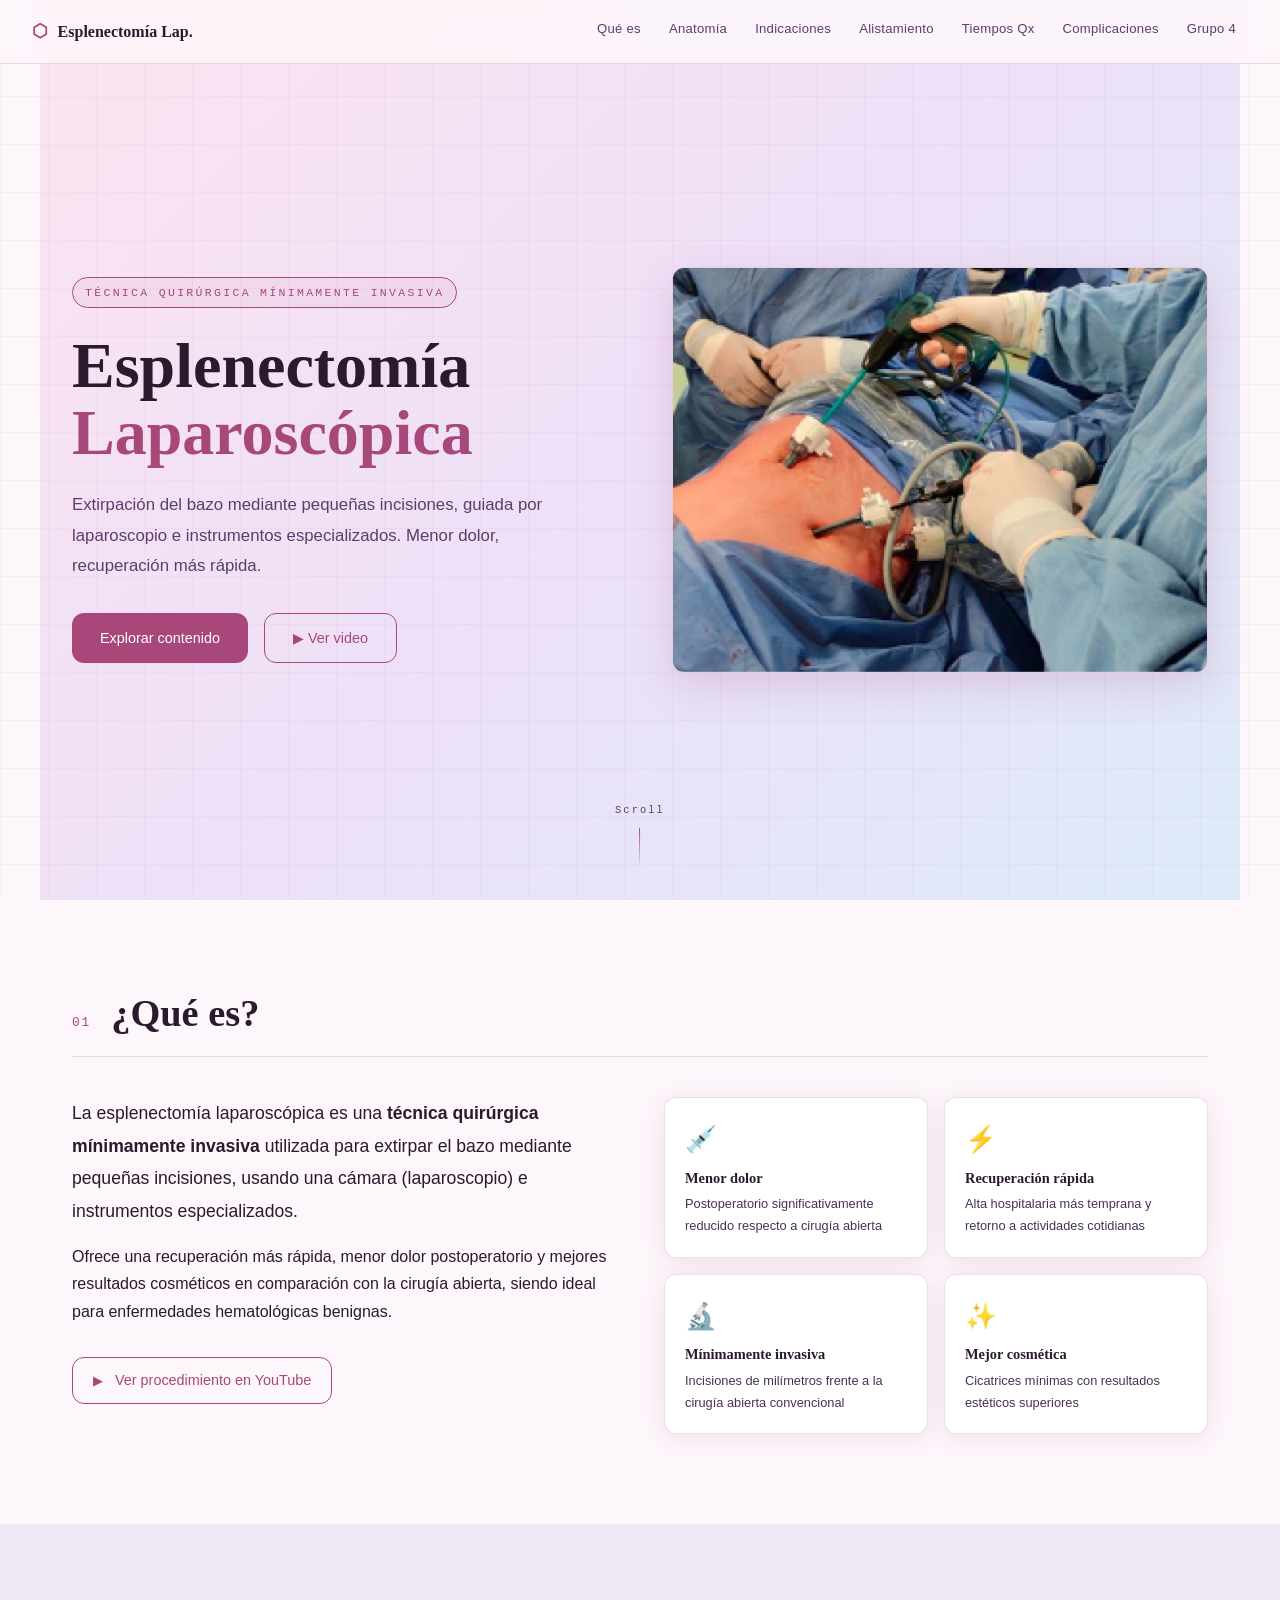
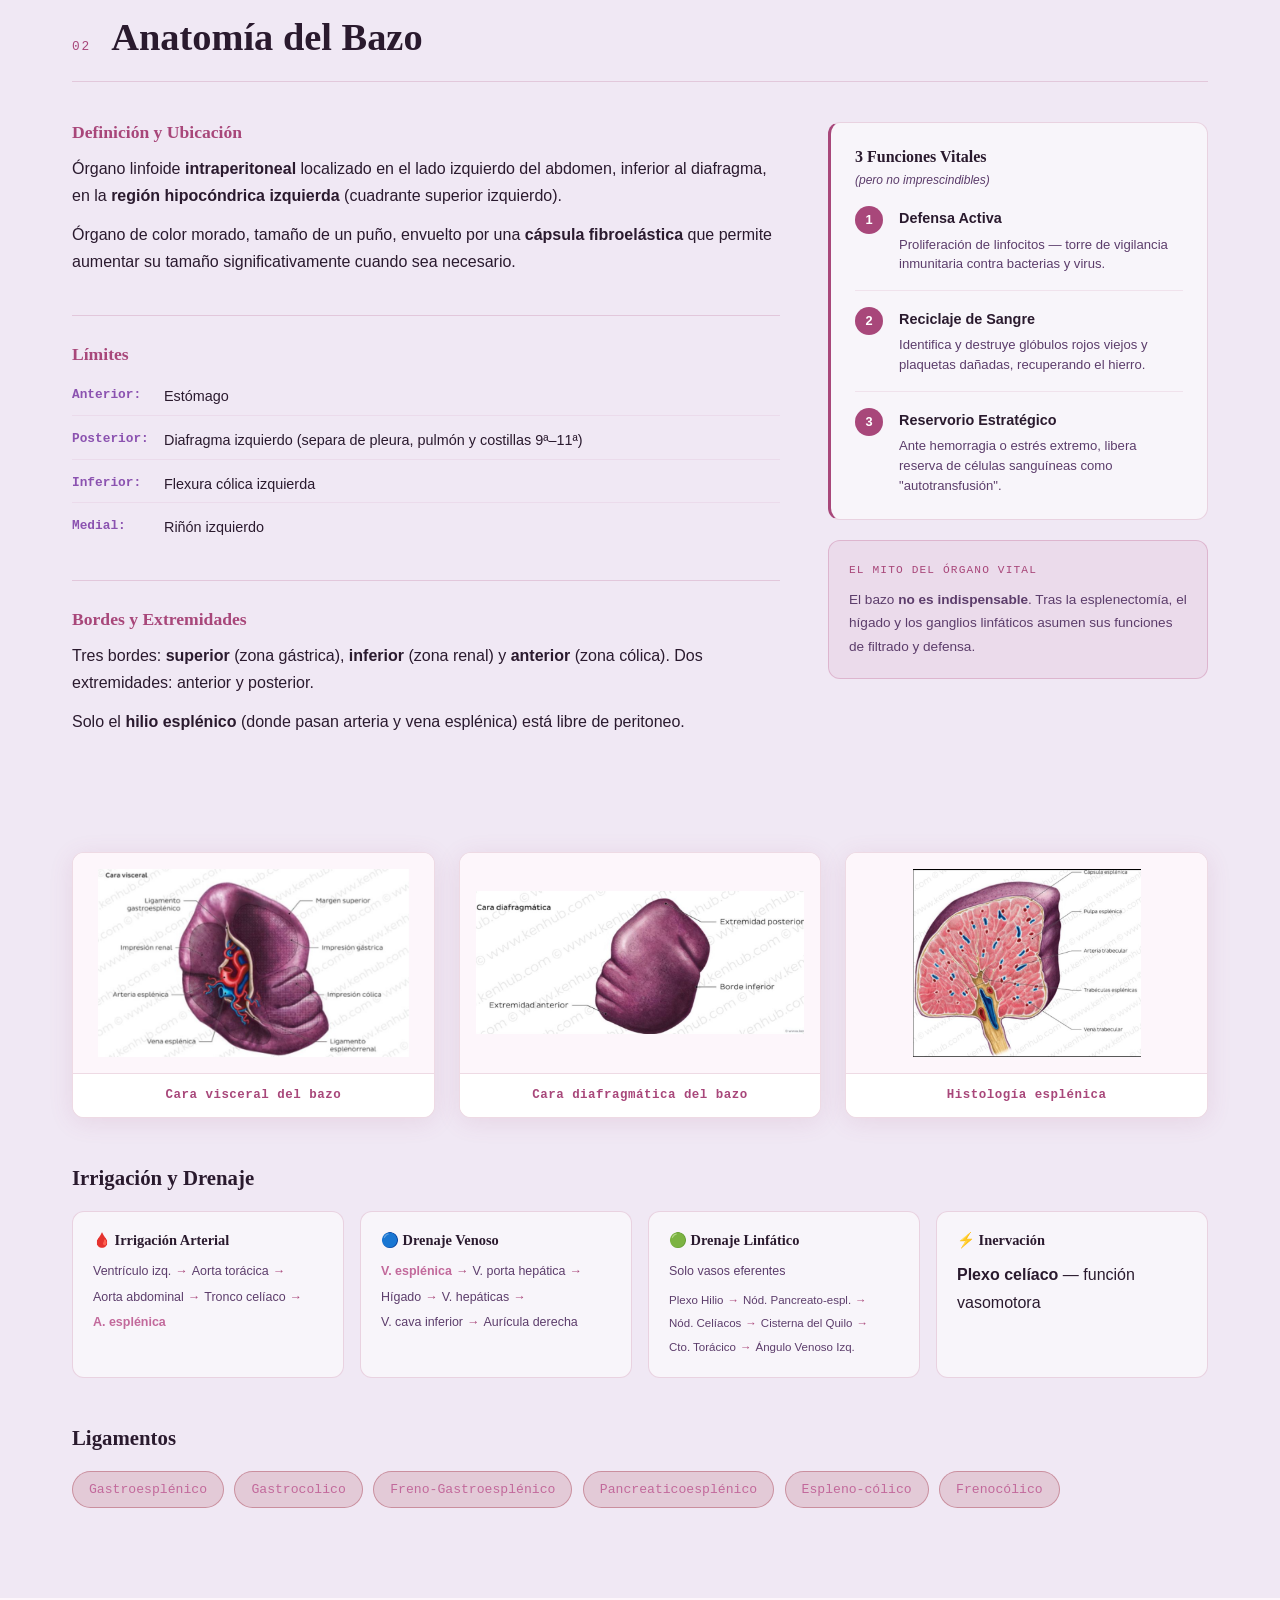
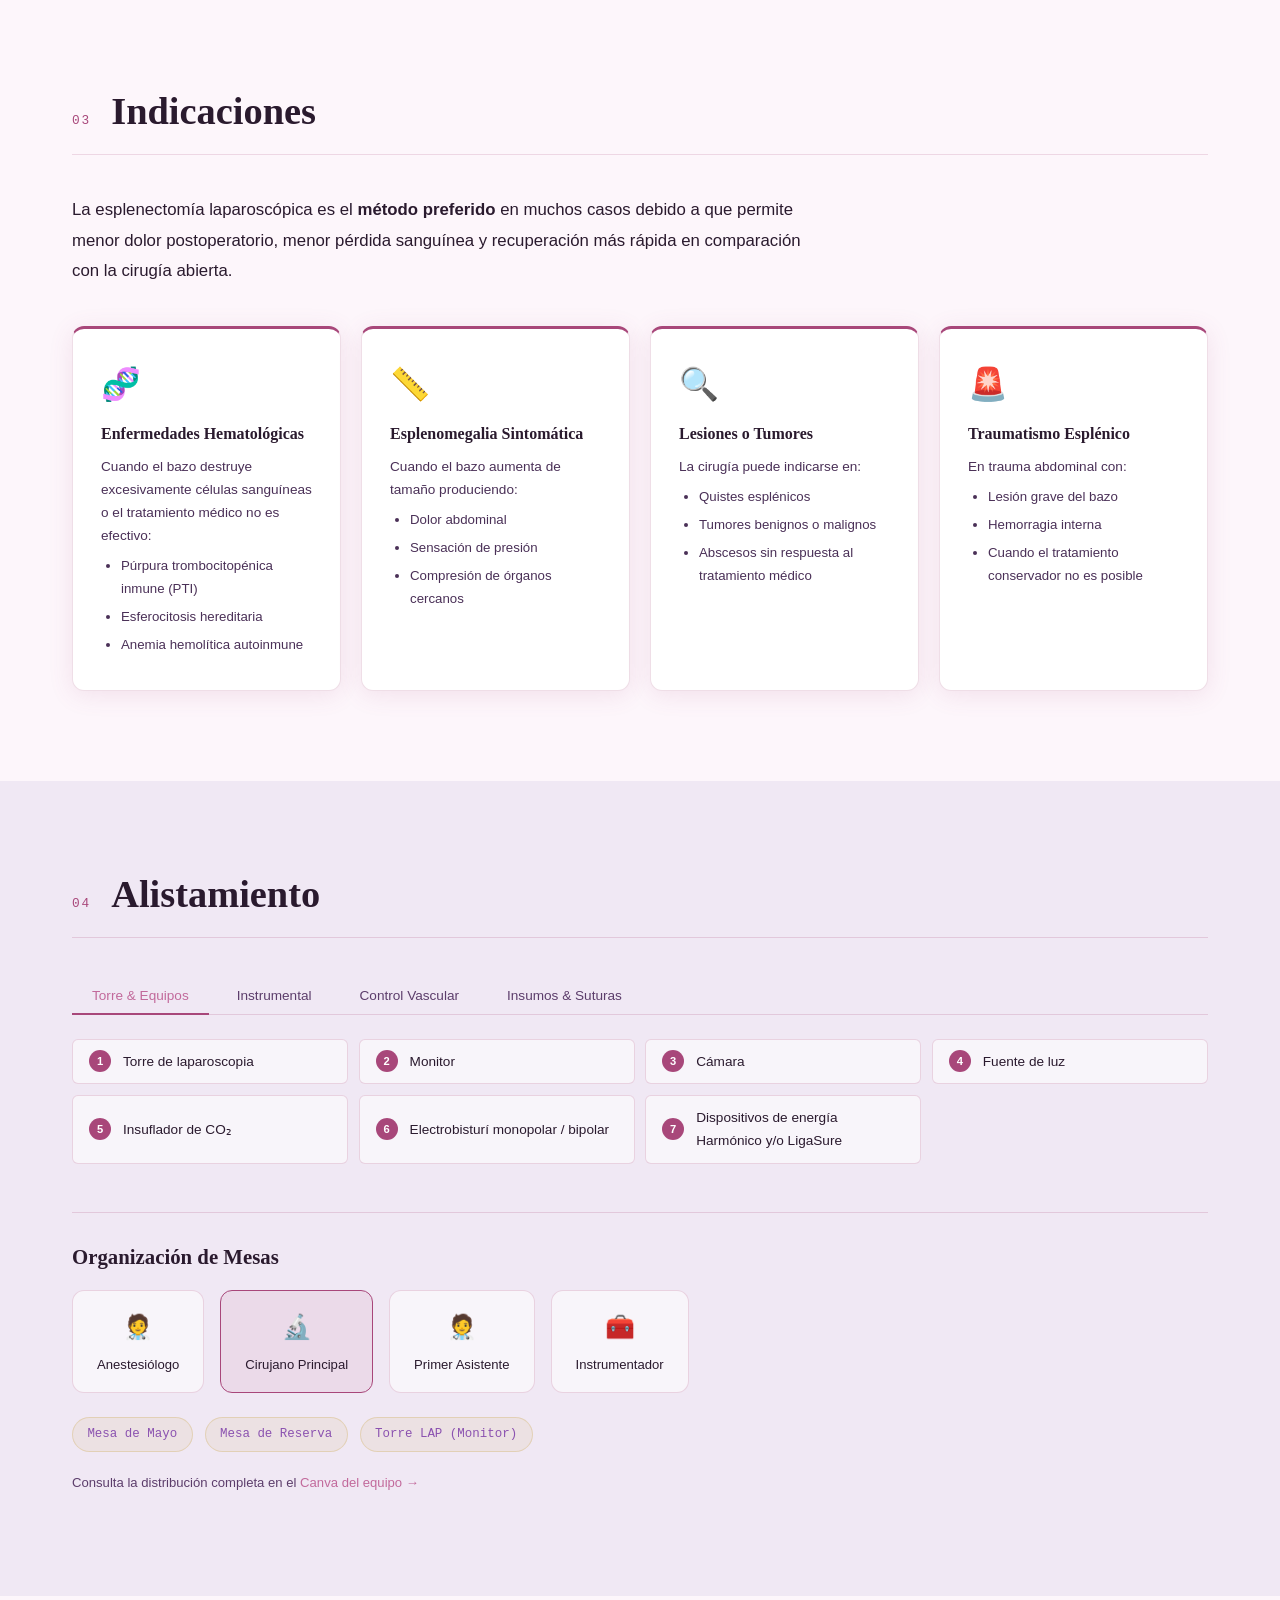
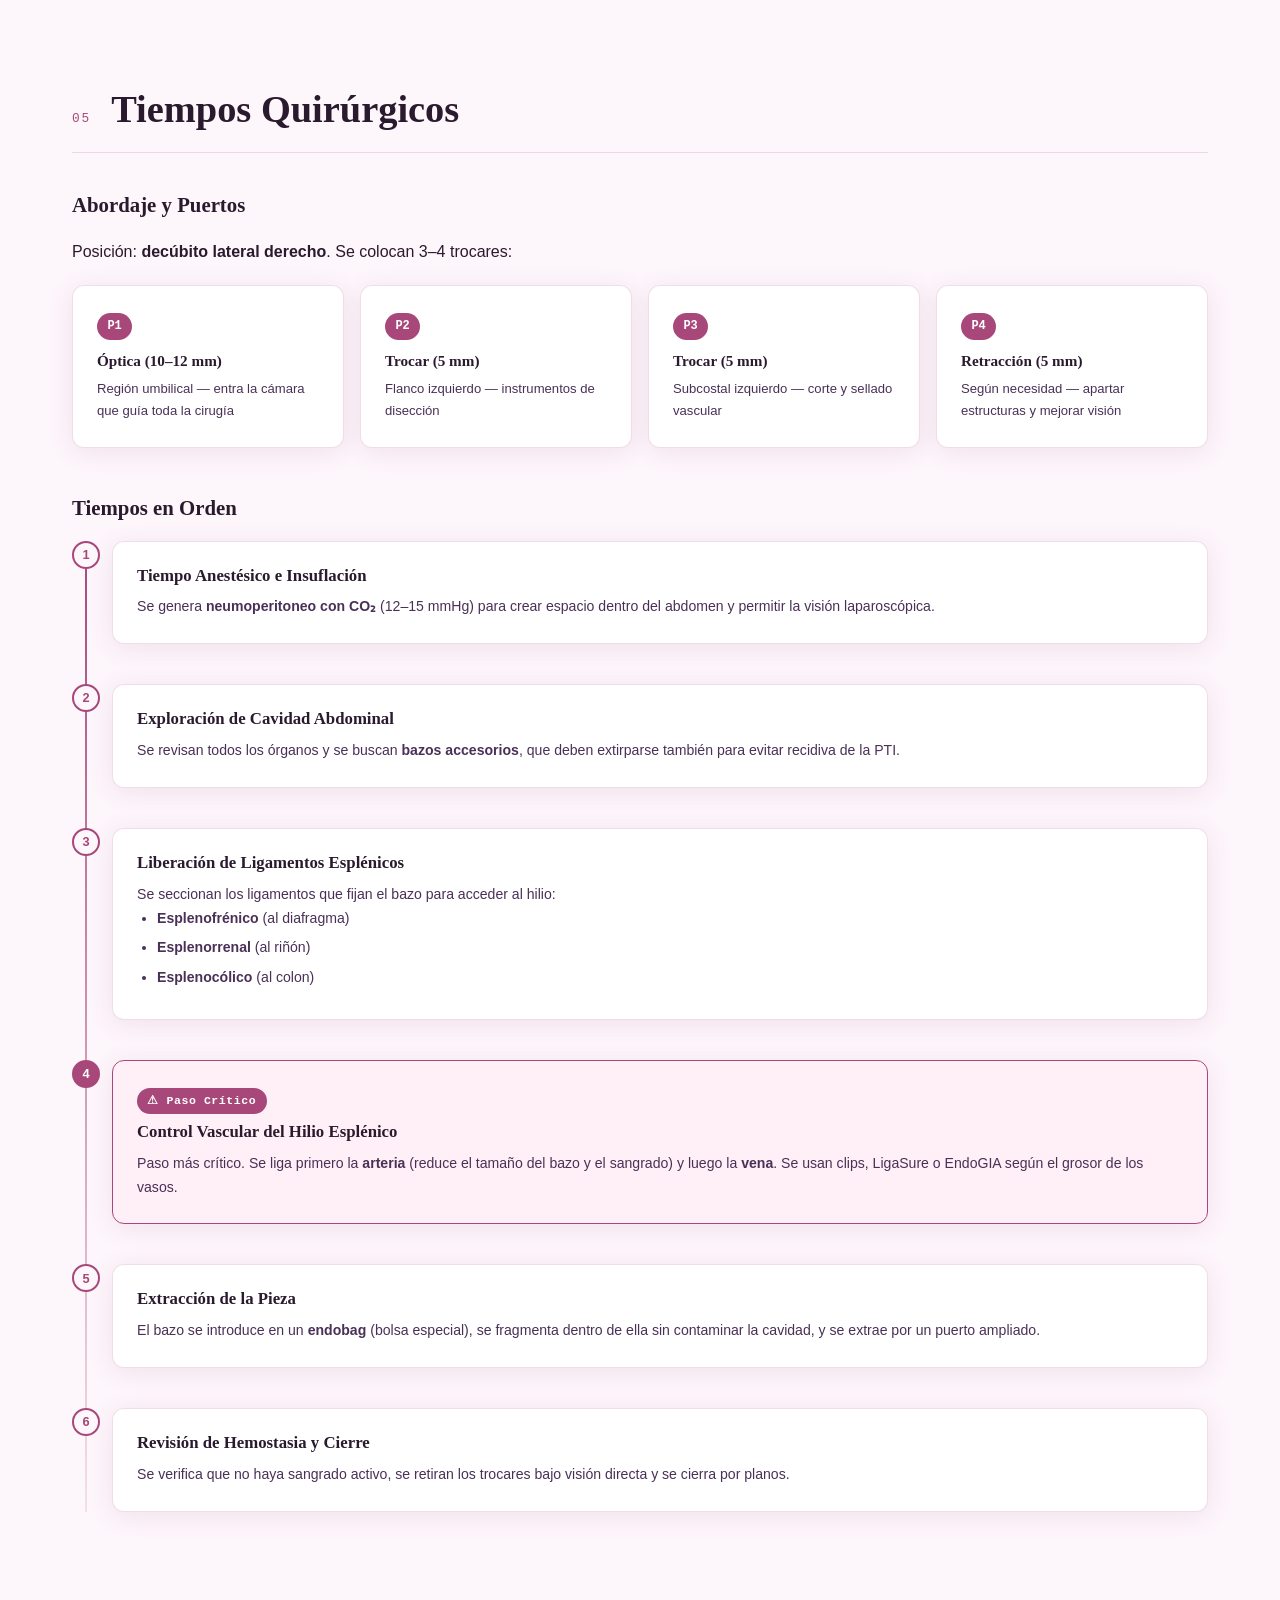
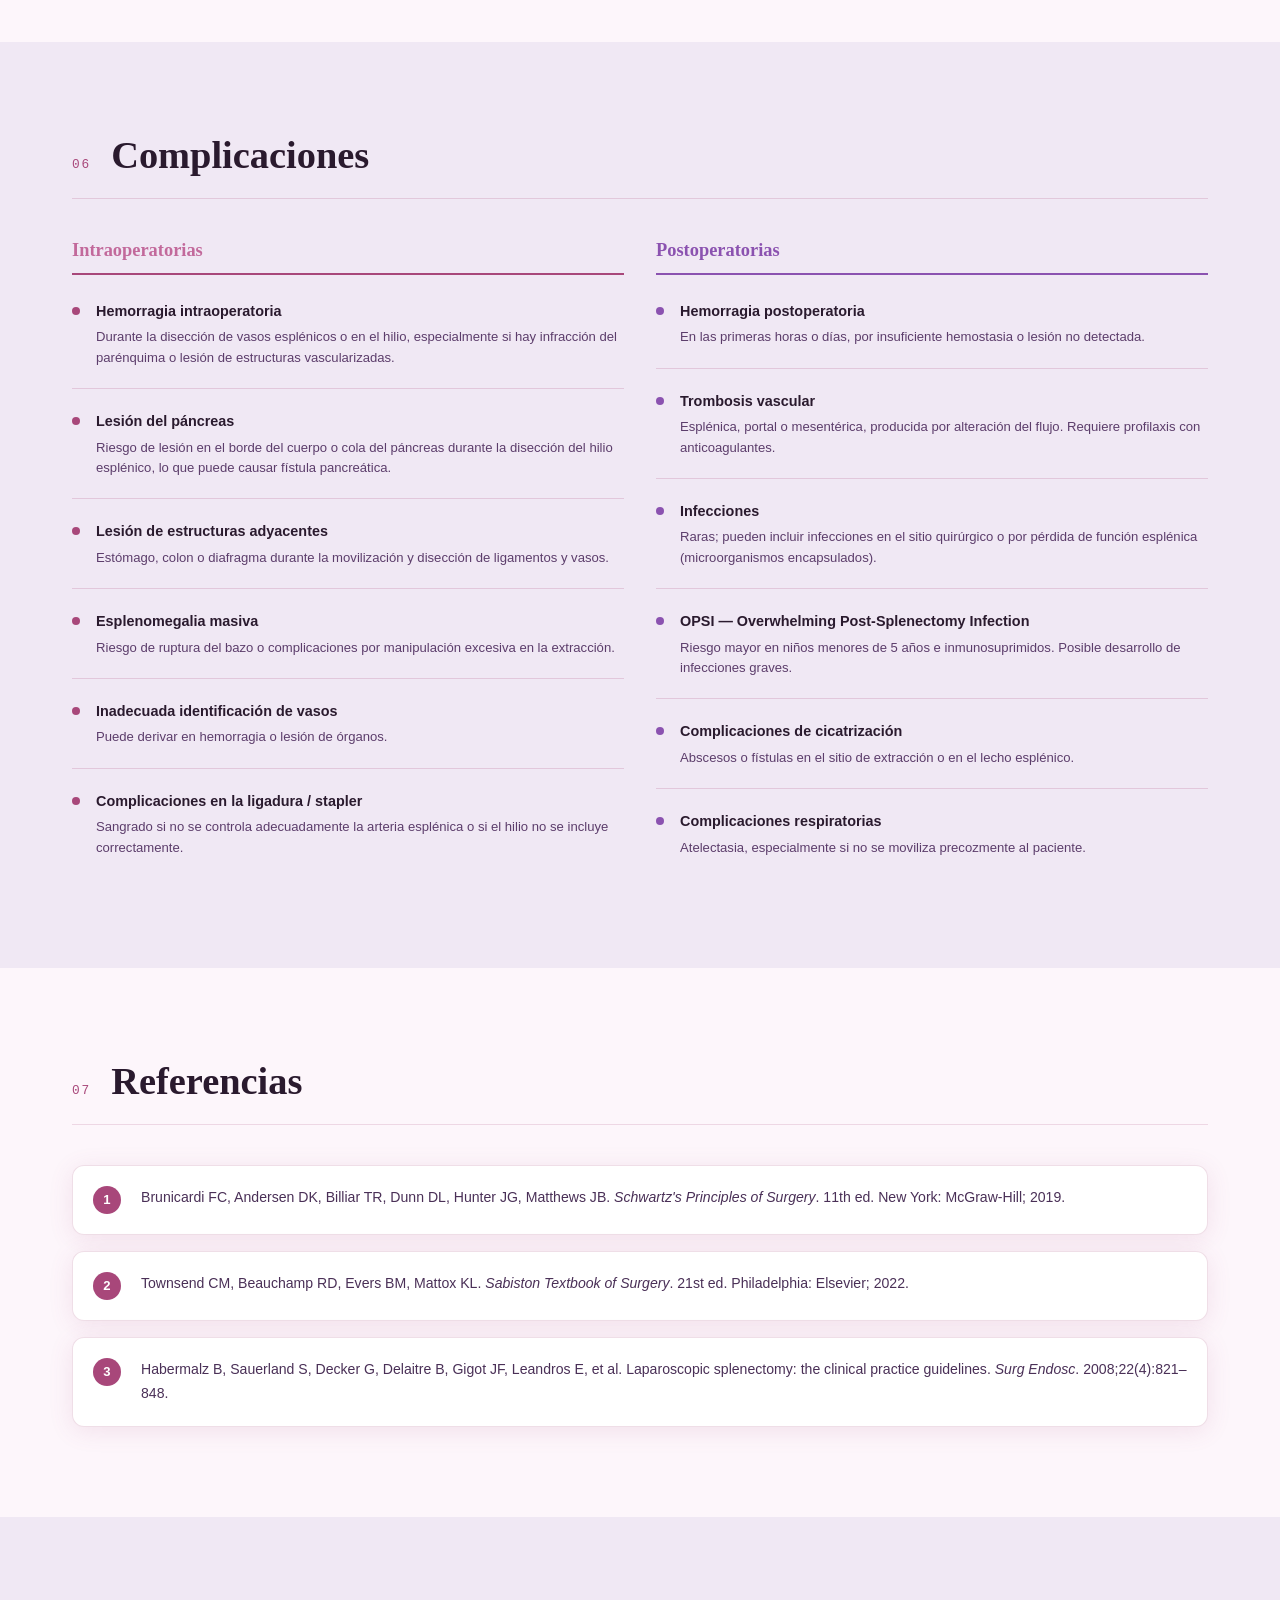
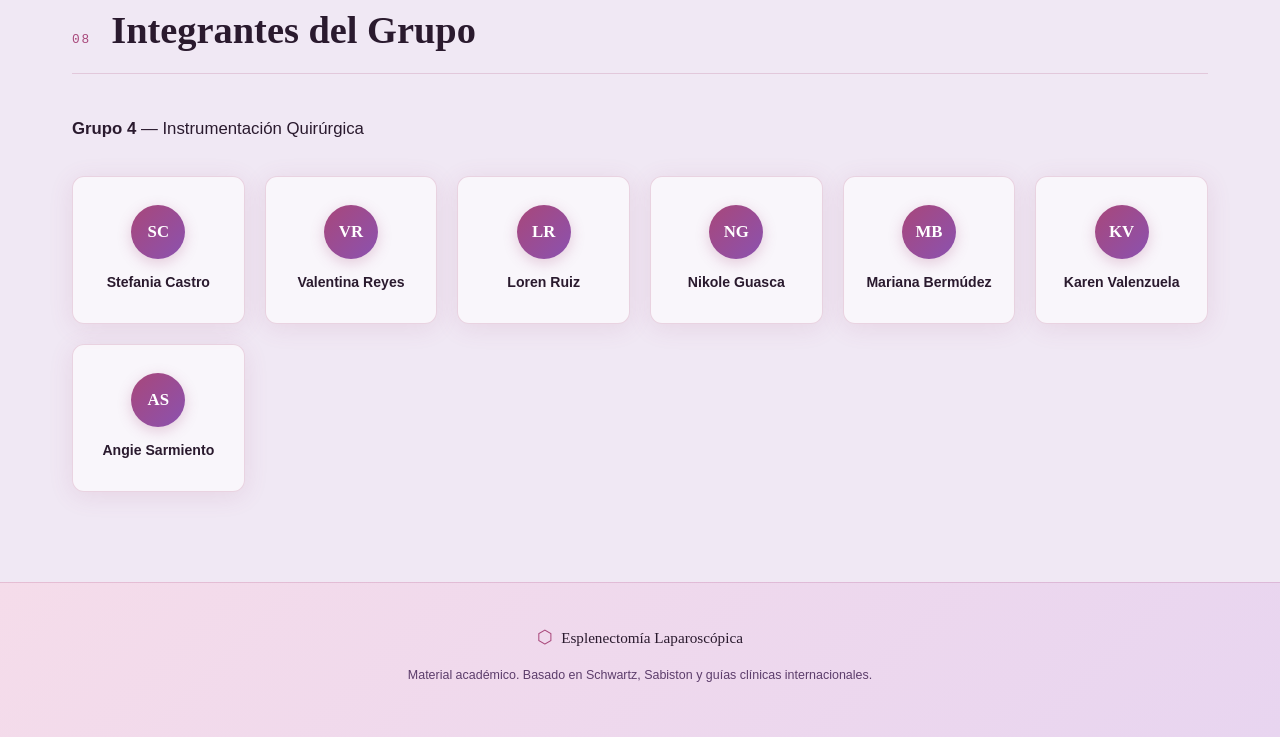
==== commit dcc044cc: "Update index.html" ====
--- a/esplenectomia-web/index.html
+++ b/esplenectomia-web/index.html
@@ -182,15 +182,21 @@
       <!-- Imágenes anatómicas -->
       <div class="anatomy-images">
         <div class="anat-img-card">
-          <img src="img/2.jpeg" alt="Cara visceral del bazo — ligamentos, arteria y vena esplénica"/>
+          <div class="img-wrapper">
+            <img src="img/2.jpeg" alt="Cara visceral del bazo"/>
+          </div>
           <p class="anat-img-caption">Cara visceral del bazo</p>
         </div>
         <div class="anat-img-card">
-          <img src="img/3.jpeg" alt="Cara diafragmática del bazo — extremidades y borde inferior"/>
+          <div class="img-wrapper">
+            <img src="img/3.jpeg" alt="Cara diafragmática del bazo"/>
+          </div>
           <p class="anat-img-caption">Cara diafragmática del bazo</p>
         </div>
         <div class="anat-img-card">
-          <img src="img/4.jpeg" alt="Corte histológico del bazo — pulpa, trabéculas y cápsula esplénica"/>
+          <div class="img-wrapper">
+            <img src="img/4.jpeg" alt="Histología esplénica"/>
+          </div>
           <p class="anat-img-caption">Histología esplénica</p>
         </div>
       </div>
--- a/esplenectomia-web/css/styles.css
+++ b/esplenectomia-web/css/styles.css
@@ -4,28 +4,28 @@
    ============================================================ */
 
 :root {
-  --bg-dark: #f0e8f4;       /* secciones "dark" → lavanda muy suave */
-  --bg-dark2: #e8dff2;      /* fondo de cards en secciones lavanda */
-  --bg-light: #fdf6fb;      /* secciones "light" → blanco rosado */
+  --bg-dark: #f0e8f4;
+  --bg-dark2: #e8dff2;
+  --bg-light: #fdf6fb;
   --bg-white: #ffffff;
-  --accent: #c4709a;        /* rosa oscuro pastel (principal) */
-  --accent-light: #d98db5;  /* rosa medio */
-  --accent-glow: rgba(196, 112, 154, 0.25);
-  --gold: #b07ec2;          /* lila/violeta suave en lugar de dorado */
-  --text-dark: #3d2a3e;     /* morado oscuro para texto principal */
-  --text-light: #3d2a3e;    /* mismo oscuro en secciones lavanda */
-  --text-muted-dark: #8a6f93; /* morado medio para texto secundario */
-  --text-muted-light: #7a6080;
-  --border-dark: rgba(196, 112, 154, 0.18);
-  --border-light: rgba(196, 112, 154, 0.15);
+  --accent: #a8477a;        /* rosa más intenso para mejor contraste */
+  --accent-light: #c2699b;
+  --accent-glow: rgba(168, 71, 122, 0.25);
+  --gold: #8b52b0;          /* lila más oscuro */
+  --text-dark: #2a1a2e;     /* morado muy oscuro — texto principal */
+  --text-light: #2a1a2e;
+  --text-muted-dark: #5c3d6b; /* morado medio oscuro */
+  --text-muted-light: #4a3057;
+  --border-dark: rgba(168, 71, 122, 0.2);
+  --border-light: rgba(168, 71, 122, 0.18);
   --font-display: 'Playfair Display', serif;
   --font-body: 'DM Sans', sans-serif;
   --font-mono: 'DM Mono', monospace;
   --radius: 12px;
   --radius-sm: 6px;
   --transition: 0.25s ease;
-  --shadow-card: 0 4px 24px rgba(196,112,154,0.12);
-  --shadow-lg: 0 12px 48px rgba(196,112,154,0.2);
+  --shadow-card: 0 4px 24px rgba(168,71,122,0.12);
+  --shadow-lg: 0 12px 48px rgba(168,71,122,0.2);
 }
 
 *, *::before, *::after { box-sizing: border-box; margin: 0; padding: 0; }
@@ -250,17 +250,17 @@
 .spleen-graphic {
   border-radius: var(--radius);
   overflow: hidden;
-  aspect-ratio: 4/3;
   background: rgba(255,255,255,0.5);
-  border: 1px solid rgba(196,112,154,0.2);
+  border: 1px solid rgba(168,71,122,0.2);
   position: relative;
-  box-shadow: 0 12px 40px rgba(196,112,154,0.2);
+  box-shadow: 0 12px 40px rgba(168,71,122,0.2);
 }
 
 .spleen-graphic img {
-  width: 100%; height: 100%;
-  object-fit: cover;
+  width: 100%;
+  height: auto;
   display: block;
+  object-fit: contain;
 }
 
 .placeholder-img {
@@ -752,6 +752,109 @@
 .footer-note { font-size: 0.78rem; }
 
 /* ============================================================
+   ANATOMY IMAGES
+   ============================================================ */
+.anatomy-images {
+  display: grid;
+  grid-template-columns: repeat(3, 1fr);
+  gap: 1.5rem;
+  margin: 2.5rem 0 3rem;
+}
+
+.anat-img-card {
+  border-radius: var(--radius);
+  overflow: hidden;
+  background: white;
+  border: 1px solid var(--border-dark);
+  box-shadow: var(--shadow-card);
+  transition: var(--transition);
+  display: flex;
+  flex-direction: column;
+}
+.anat-img-card:hover {
+  transform: translateY(-5px);
+  box-shadow: 0 16px 48px rgba(168,71,122,0.22);
+  border-color: var(--accent);
+}
+
+.anat-img-card .img-wrapper {
+  width: 100%;
+  height: 220px;
+  display: flex;
+  align-items: center;
+  justify-content: center;
+  background: #fdf6fb;
+  padding: 1rem;
+  overflow: hidden;
+}
+
+.anat-img-card img {
+  max-width: 100%;
+  max-height: 100%;
+  object-fit: contain;
+  display: block;
+  transition: transform 0.35s ease;
+}
+.anat-img-card:hover img { transform: scale(1.04); }
+
+.anat-img-caption {
+  padding: 0.7rem 1rem;
+  font-size: 0.78rem;
+  font-family: var(--font-mono);
+  color: var(--accent);
+  text-align: center;
+  background: white;
+  border-top: 1px solid var(--border-dark);
+  margin: 0;
+  font-weight: 600;
+  letter-spacing: 0.04em;
+}
+
+@media (max-width: 768px) { .anatomy-images { grid-template-columns: 1fr; } }
+@media (min-width: 480px) and (max-width: 768px) { .anatomy-images { grid-template-columns: 1fr 1fr; } }
+
+/* ============================================================
+   TEAM / INTEGRANTES
+   ============================================================ */
+.team-grid {
+  display: grid;
+  grid-template-columns: repeat(auto-fill, minmax(150px, 1fr));
+  gap: 1.25rem;
+}
+
+.team-card {
+  display: flex;
+  flex-direction: column;
+  align-items: center;
+  gap: 0.75rem;
+  padding: 1.75rem 1rem;
+  background: rgba(255,255,255,0.6);
+  border: 1px solid var(--border-dark);
+  border-radius: var(--radius);
+  text-align: center;
+  font-size: 0.88rem;
+  font-weight: 600;
+  color: var(--text-dark);
+  transition: var(--transition);
+  box-shadow: var(--shadow-card);
+}
+.team-card:hover { transform: translateY(-4px); box-shadow: var(--shadow-lg); border-color: var(--accent); }
+
+.team-avatar {
+  width: 54px; height: 54px;
+  border-radius: 50%;
+  background: linear-gradient(135deg, var(--accent), var(--gold));
+  color: white;
+  font-family: var(--font-display);
+  font-size: 1.05rem;
+  font-weight: 700;
+  display: flex;
+  align-items: center;
+  justify-content: center;
+  box-shadow: 0 4px 14px var(--accent-glow);
+}
+
+/* ============================================================
    RESPONSIVE
    ============================================================ */
 @media (max-width: 640px) {
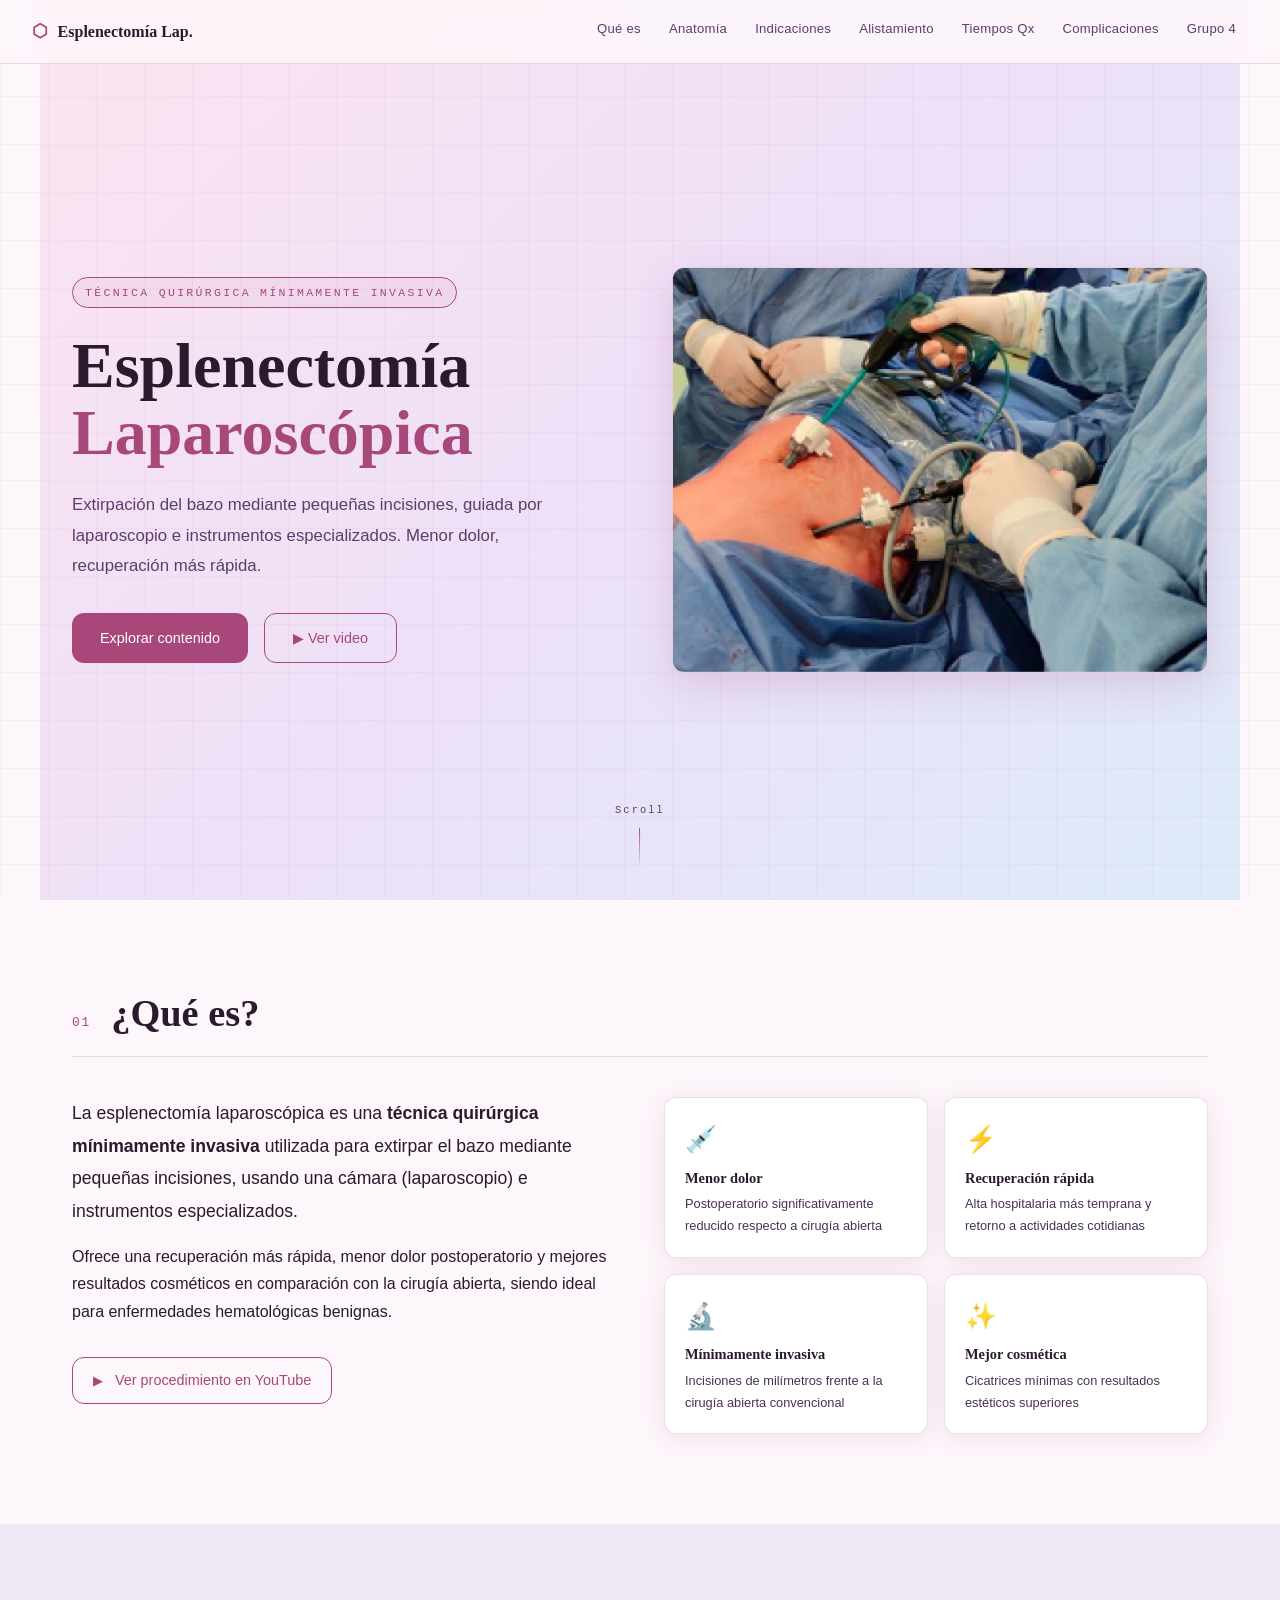
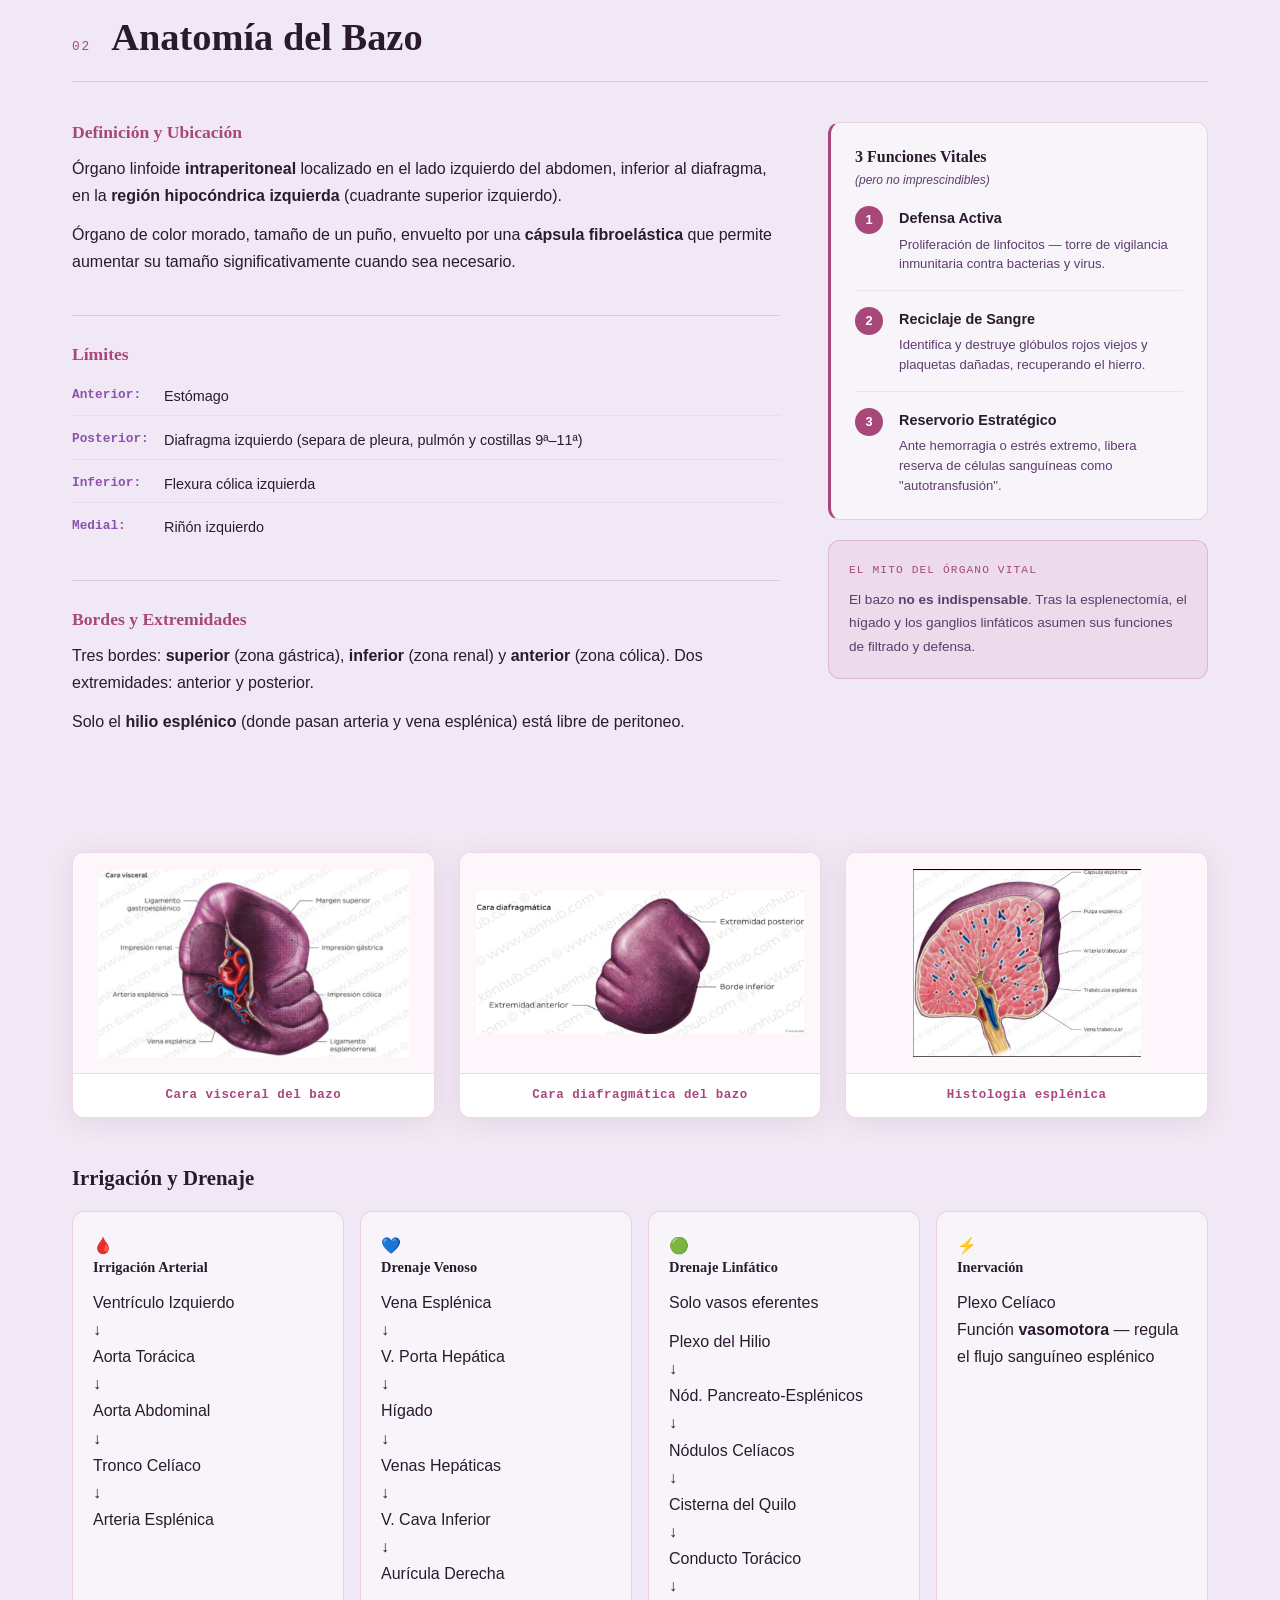
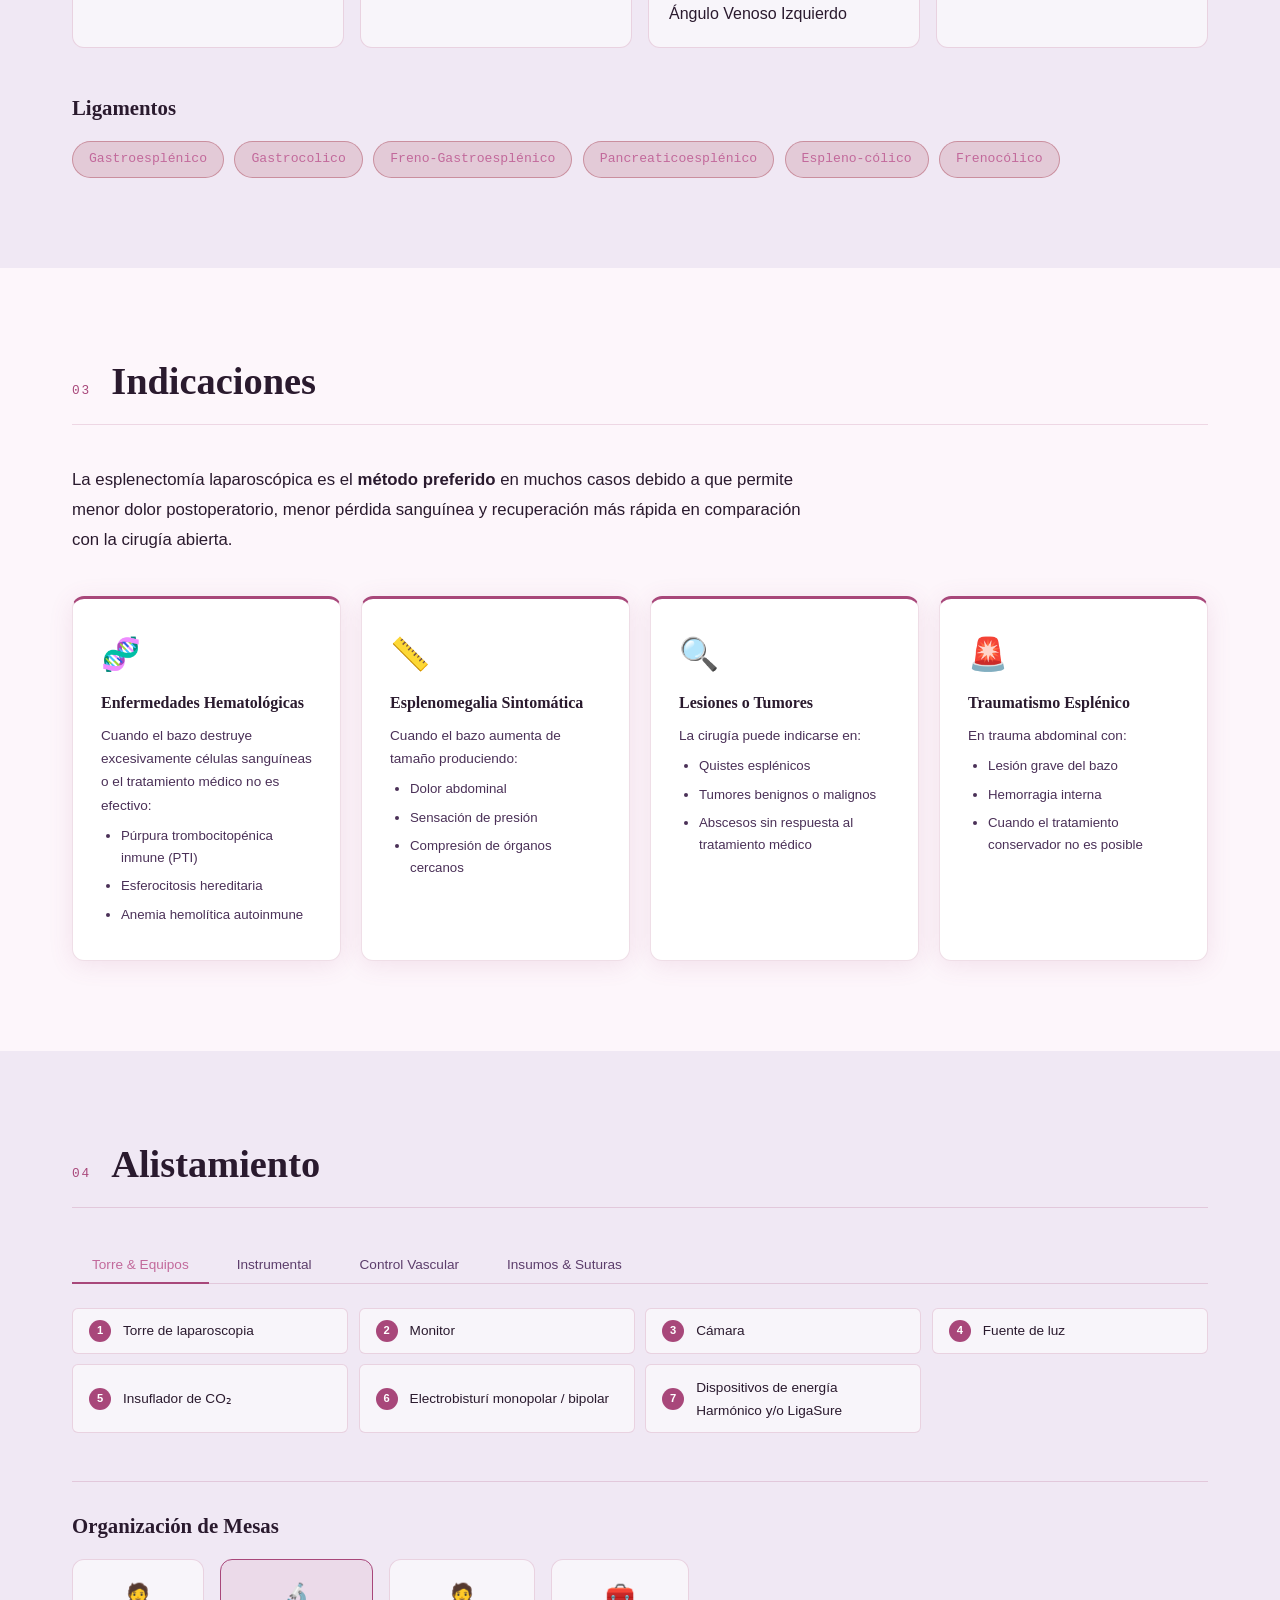
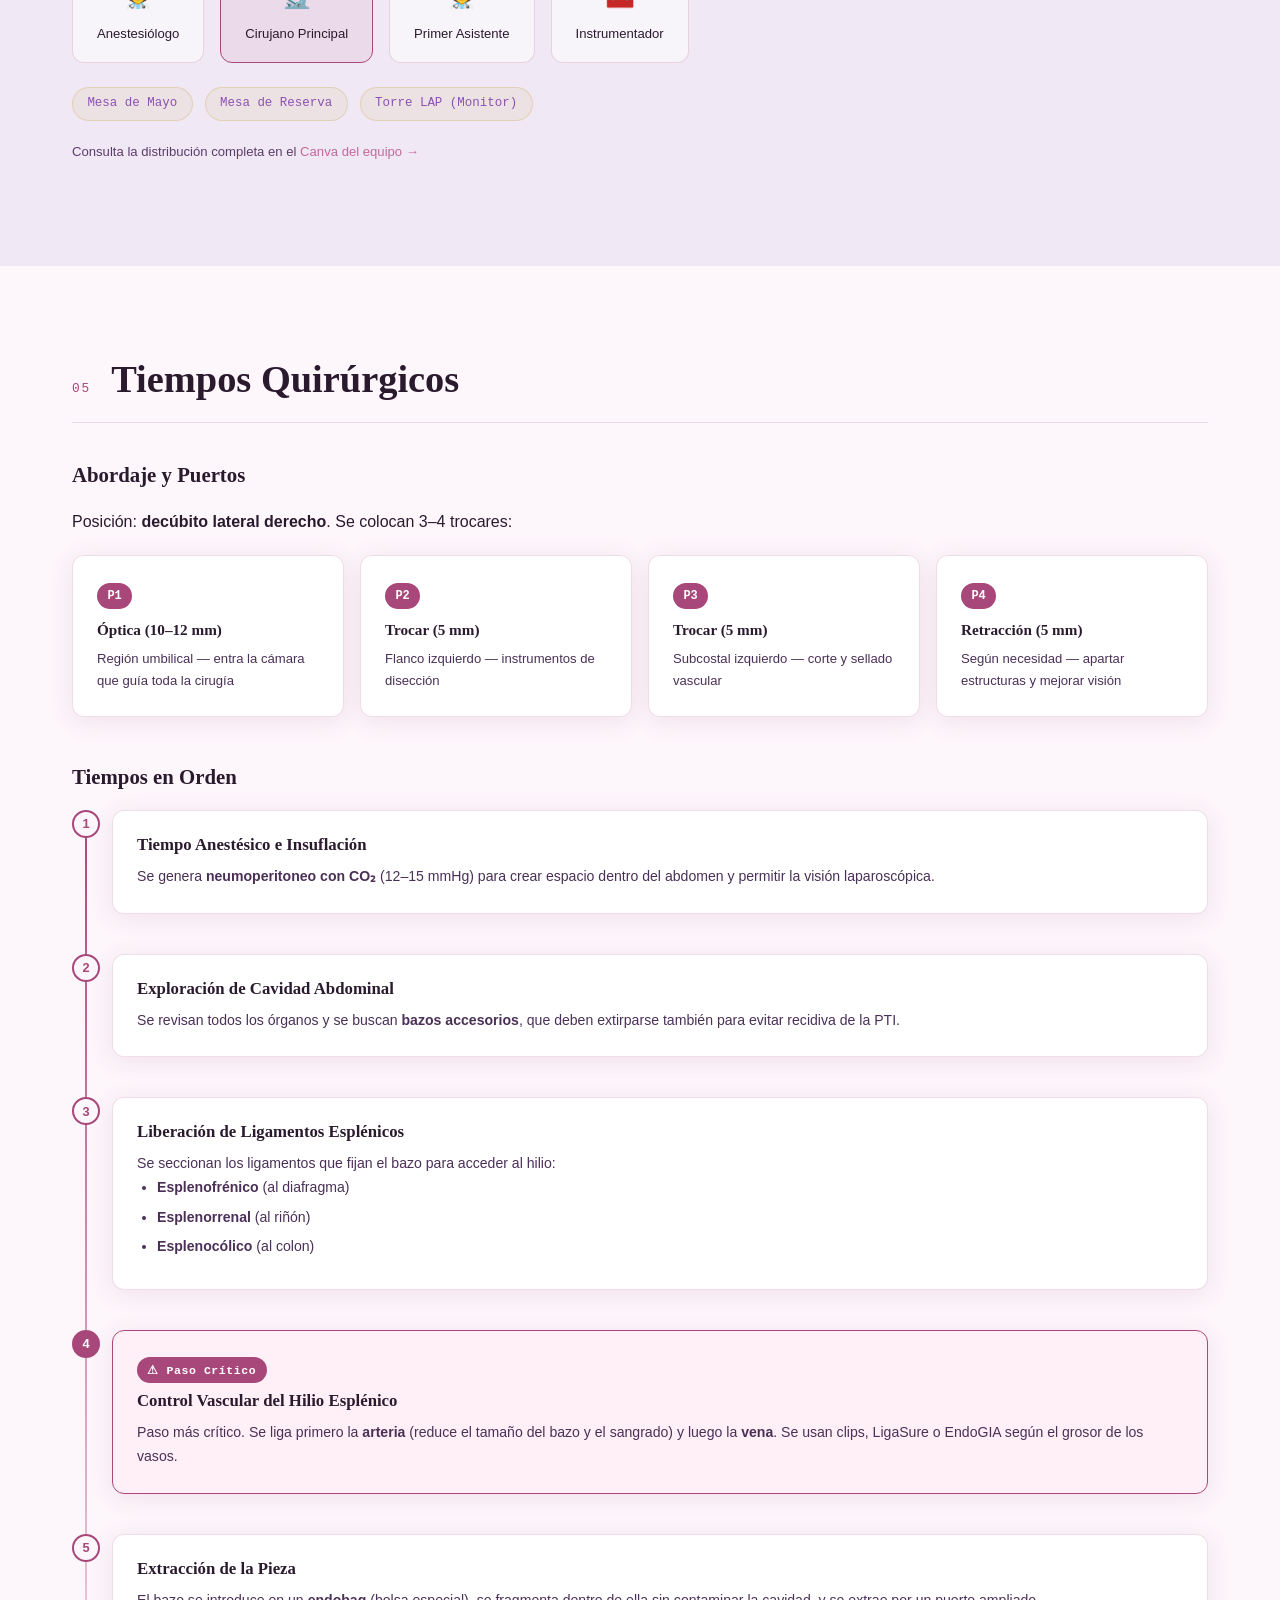
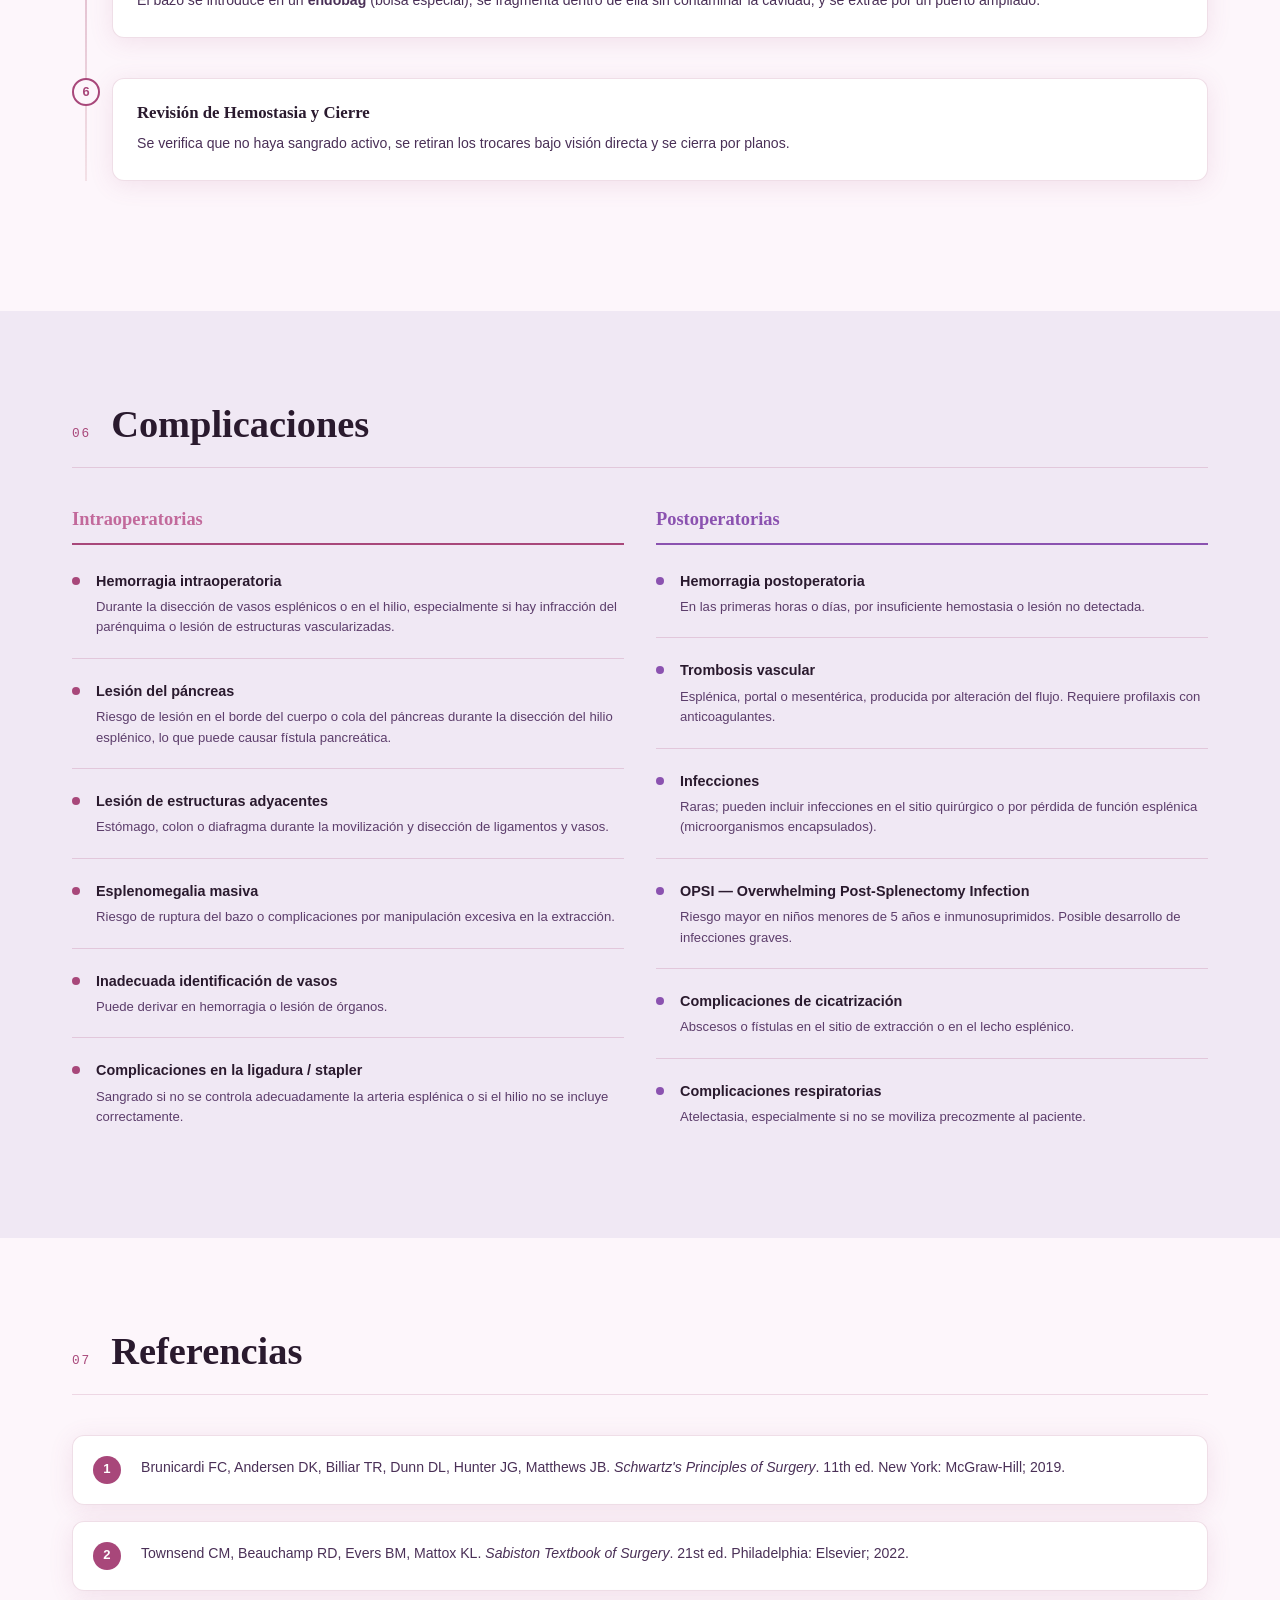
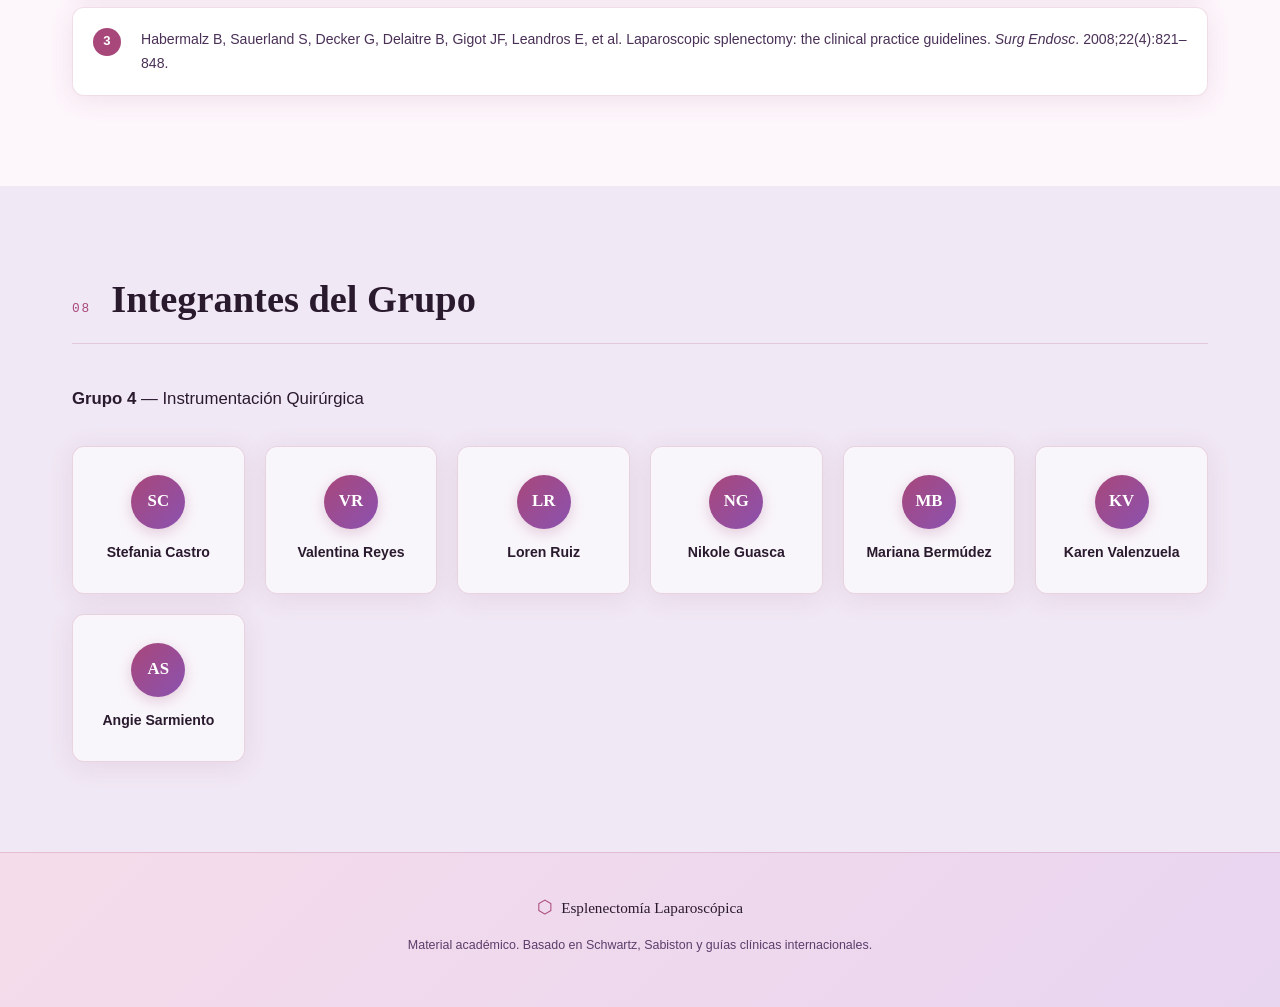
==== commit 09dd35b5: "Update index.html" ====
--- a/esplenectomia-web/index.html
+++ b/esplenectomia-web/index.html
@@ -205,43 +205,77 @@
       <div class="vascular-section">
         <h3 class="subsection-title">Irrigación y Drenaje</h3>
         <div class="vascular-grid">
-          <div class="vascular-card">
-            <h4>🩸 Irrigación Arterial</h4>
-            <div class="chain">
-              <span>Ventrículo izq.</span><span class="arrow">→</span>
-              <span>Aorta torácica</span><span class="arrow">→</span>
-              <span>Aorta abdominal</span><span class="arrow">→</span>
-              <span>Tronco celíaco</span><span class="arrow">→</span>
-              <span class="highlight">A. esplénica</span>
-            </div>
-          </div>
-          <div class="vascular-card">
-            <h4>🔵 Drenaje Venoso</h4>
-            <div class="chain">
-              <span class="highlight">V. esplénica</span><span class="arrow">→</span>
-              <span>V. porta hepática</span><span class="arrow">→</span>
-              <span>Hígado</span><span class="arrow">→</span>
-              <span>V. hepáticas</span><span class="arrow">→</span>
-              <span>V. cava inferior</span><span class="arrow">→</span>
-              <span>Aurícula derecha</span>
-            </div>
-          </div>
-          <div class="vascular-card">
-            <h4>🟢 Drenaje Linfático</h4>
-            <p class="small-text">Solo vasos eferentes</p>
-            <div class="chain small">
-              <span>Plexo Hilio</span><span class="arrow">→</span>
-              <span>Nód. Pancreato-espl.</span><span class="arrow">→</span>
-              <span>Nód. Celíacos</span><span class="arrow">→</span>
-              <span>Cisterna del Quilo</span><span class="arrow">→</span>
-              <span>Cto. Torácico</span><span class="arrow">→</span>
-              <span>Ángulo Venoso Izq.</span>
-            </div>
-          </div>
-          <div class="vascular-card">
-            <h4>⚡ Inervación</h4>
-            <p><strong>Plexo celíaco</strong> — función vasomotora</p>
-          </div>
+
+          <div class="vascular-card vc-arterial">
+            <div class="vc-header">
+              <span class="vc-icon">🩸</span>
+              <h4>Irrigación Arterial</h4>
+            </div>
+            <div class="vc-chain-vertical">
+              <div class="vc-node start">Ventrículo Izquierdo</div>
+              <div class="vc-arrow-down">↓</div>
+              <div class="vc-node">Aorta Torácica</div>
+              <div class="vc-arrow-down">↓</div>
+              <div class="vc-node">Aorta Abdominal</div>
+              <div class="vc-arrow-down">↓</div>
+              <div class="vc-node">Tronco Celíaco</div>
+              <div class="vc-arrow-down">↓</div>
+              <div class="vc-node end">Arteria Esplénica</div>
+            </div>
+          </div>
+
+          <div class="vascular-card vc-venoso">
+            <div class="vc-header">
+              <span class="vc-icon">💙</span>
+              <h4>Drenaje Venoso</h4>
+            </div>
+            <div class="vc-chain-vertical">
+              <div class="vc-node start">Vena Esplénica</div>
+              <div class="vc-arrow-down">↓</div>
+              <div class="vc-node">V. Porta Hepática</div>
+              <div class="vc-arrow-down">↓</div>
+              <div class="vc-node">Hígado</div>
+              <div class="vc-arrow-down">↓</div>
+              <div class="vc-node">Venas Hepáticas</div>
+              <div class="vc-arrow-down">↓</div>
+              <div class="vc-node">V. Cava Inferior</div>
+              <div class="vc-arrow-down">↓</div>
+              <div class="vc-node end">Aurícula Derecha</div>
+            </div>
+          </div>
+
+          <div class="vascular-card vc-linfatico">
+            <div class="vc-header">
+              <span class="vc-icon">🟢</span>
+              <h4>Drenaje Linfático</h4>
+            </div>
+            <p class="vc-subtitle">Solo vasos eferentes</p>
+            <div class="vc-chain-vertical">
+              <div class="vc-node start">Plexo del Hilio</div>
+              <div class="vc-arrow-down">↓</div>
+              <div class="vc-node">Nód. Pancreato-Esplénicos</div>
+              <div class="vc-arrow-down">↓</div>
+              <div class="vc-node">Nódulos Celíacos</div>
+              <div class="vc-arrow-down">↓</div>
+              <div class="vc-node">Cisterna del Quilo</div>
+              <div class="vc-arrow-down">↓</div>
+              <div class="vc-node">Conducto Torácico</div>
+              <div class="vc-arrow-down">↓</div>
+              <div class="vc-node end">Ángulo Venoso Izquierdo</div>
+            </div>
+          </div>
+
+          <div class="vascular-card vc-inervacion">
+            <div class="vc-header">
+              <span class="vc-icon">⚡</span>
+              <h4>Inervación</h4>
+            </div>
+            <div class="vc-inervacion-body">
+              <div class="vc-plexo-badge">Plexo Celíaco</div>
+              <p class="vc-inervacion-desc">Función <strong>vasomotora</strong> — regula el flujo sanguíneo esplénico</p>
+            </div>
+          </div>
+
         </div>
       </div>
 
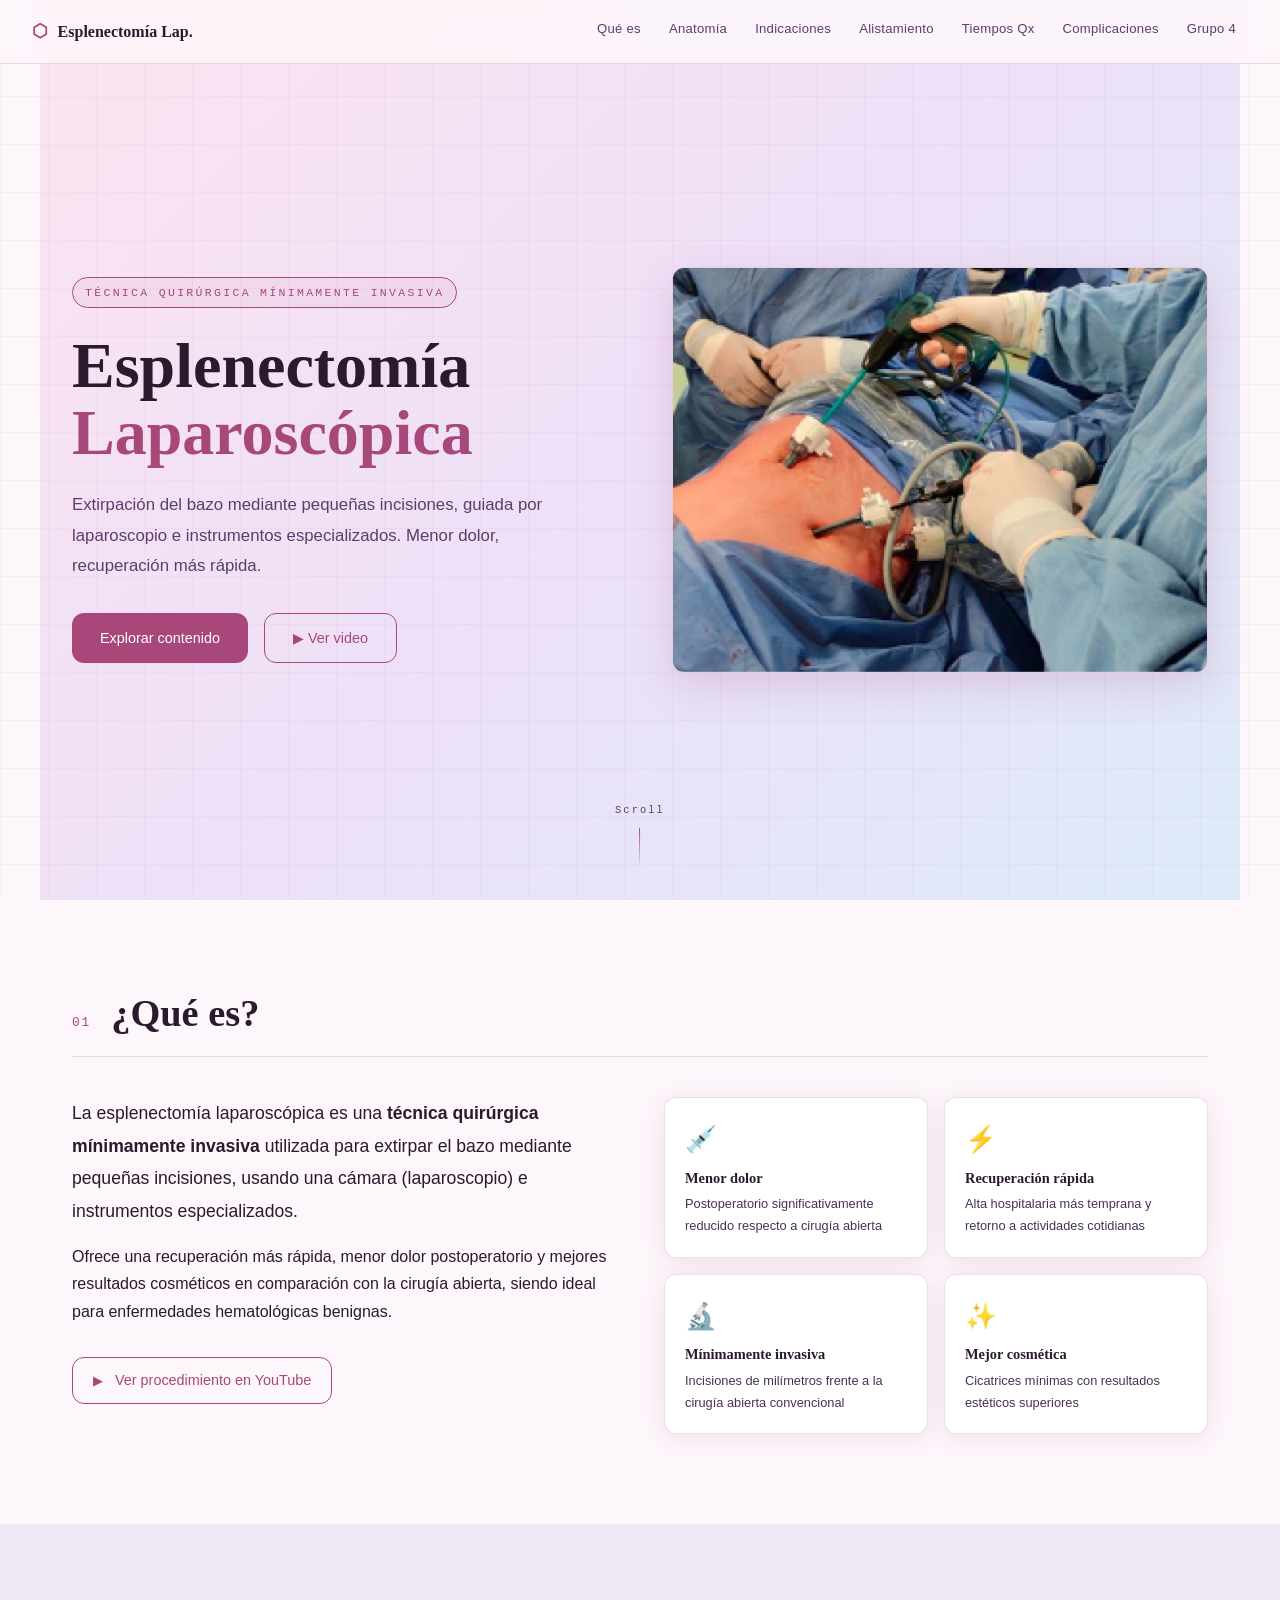
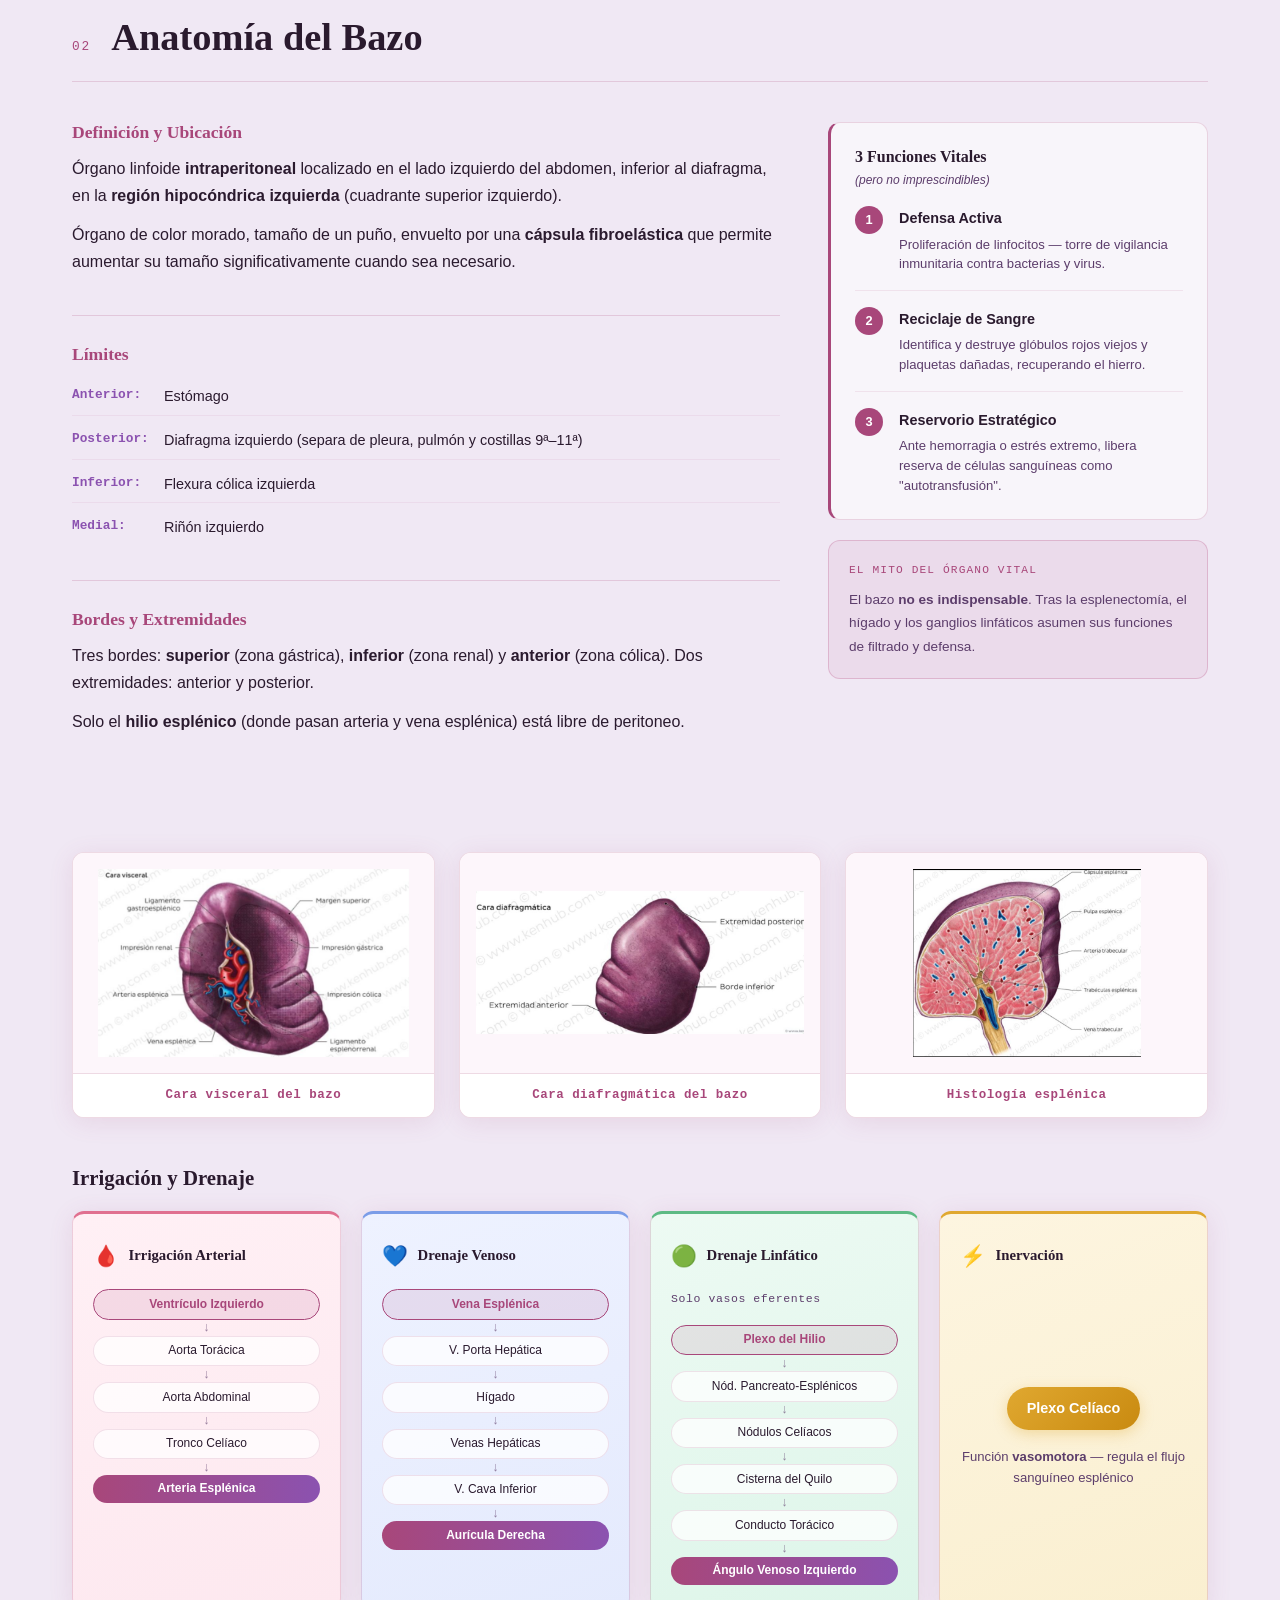
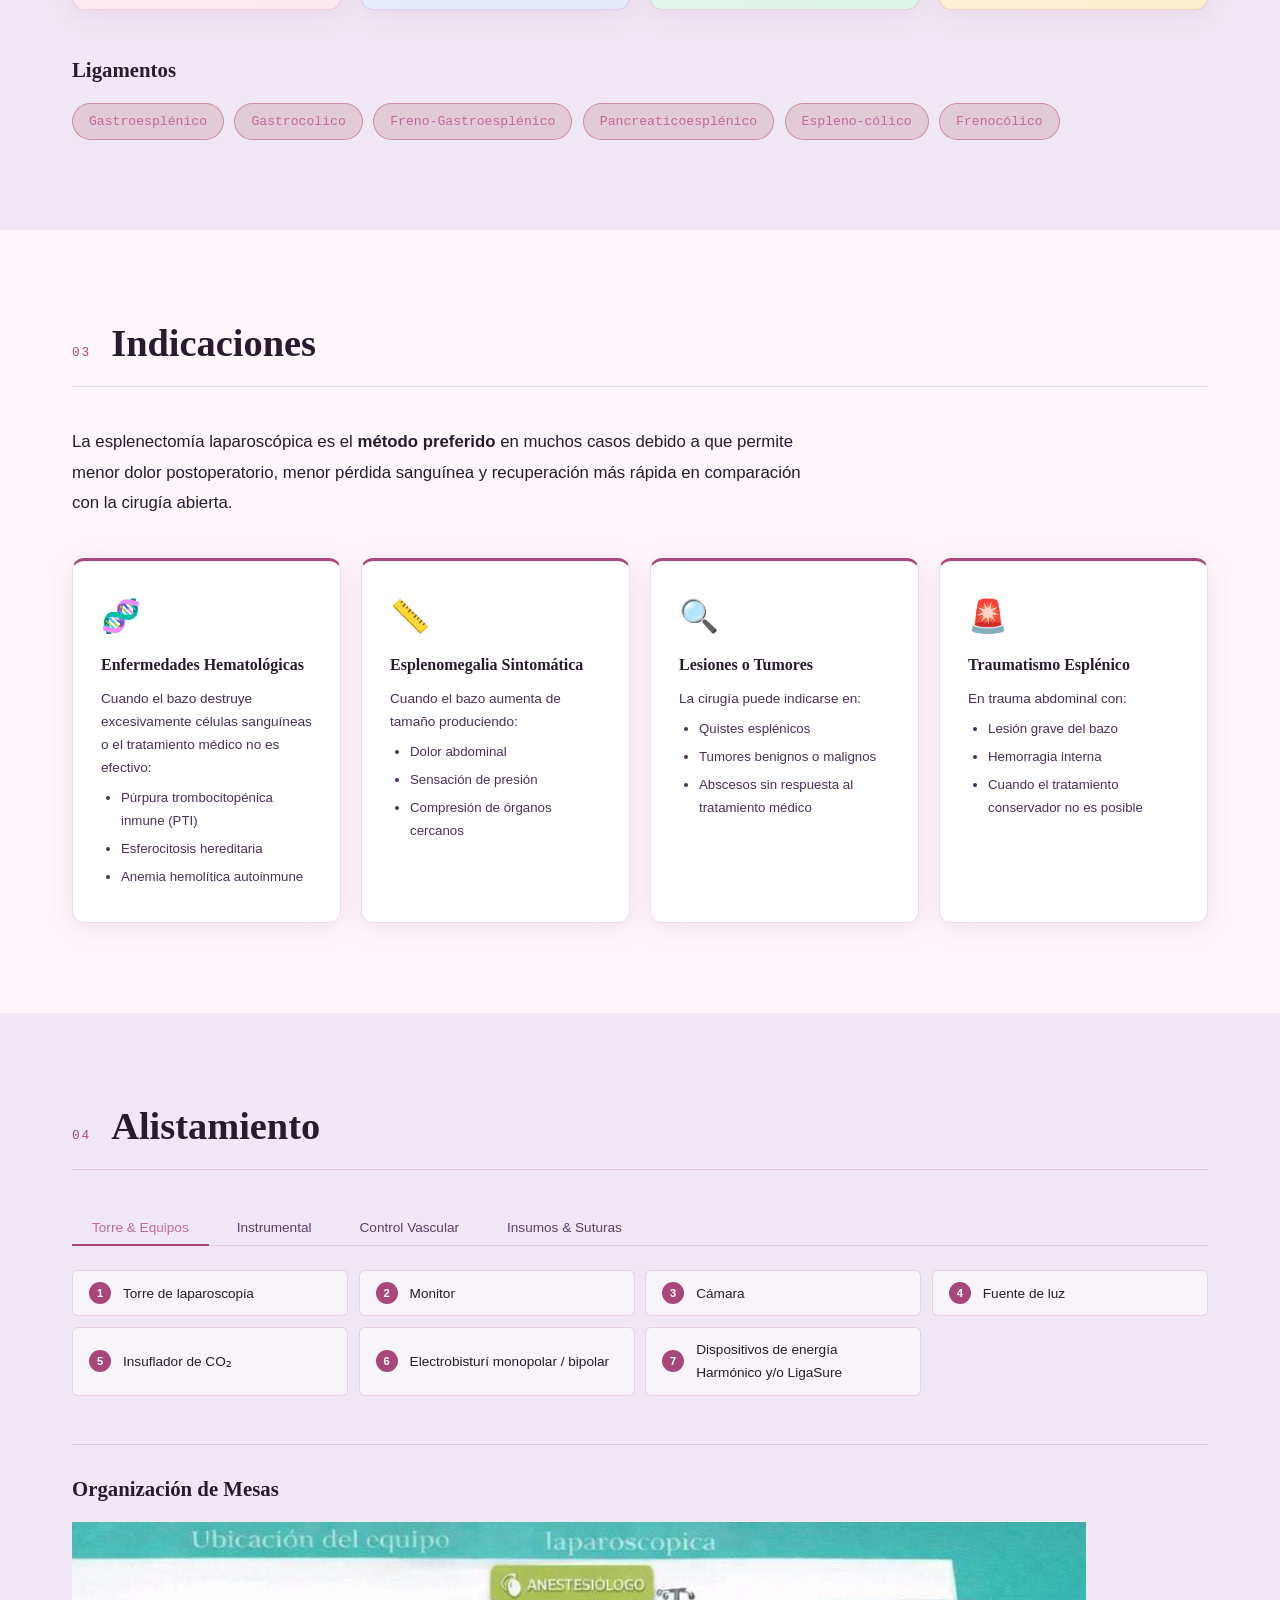
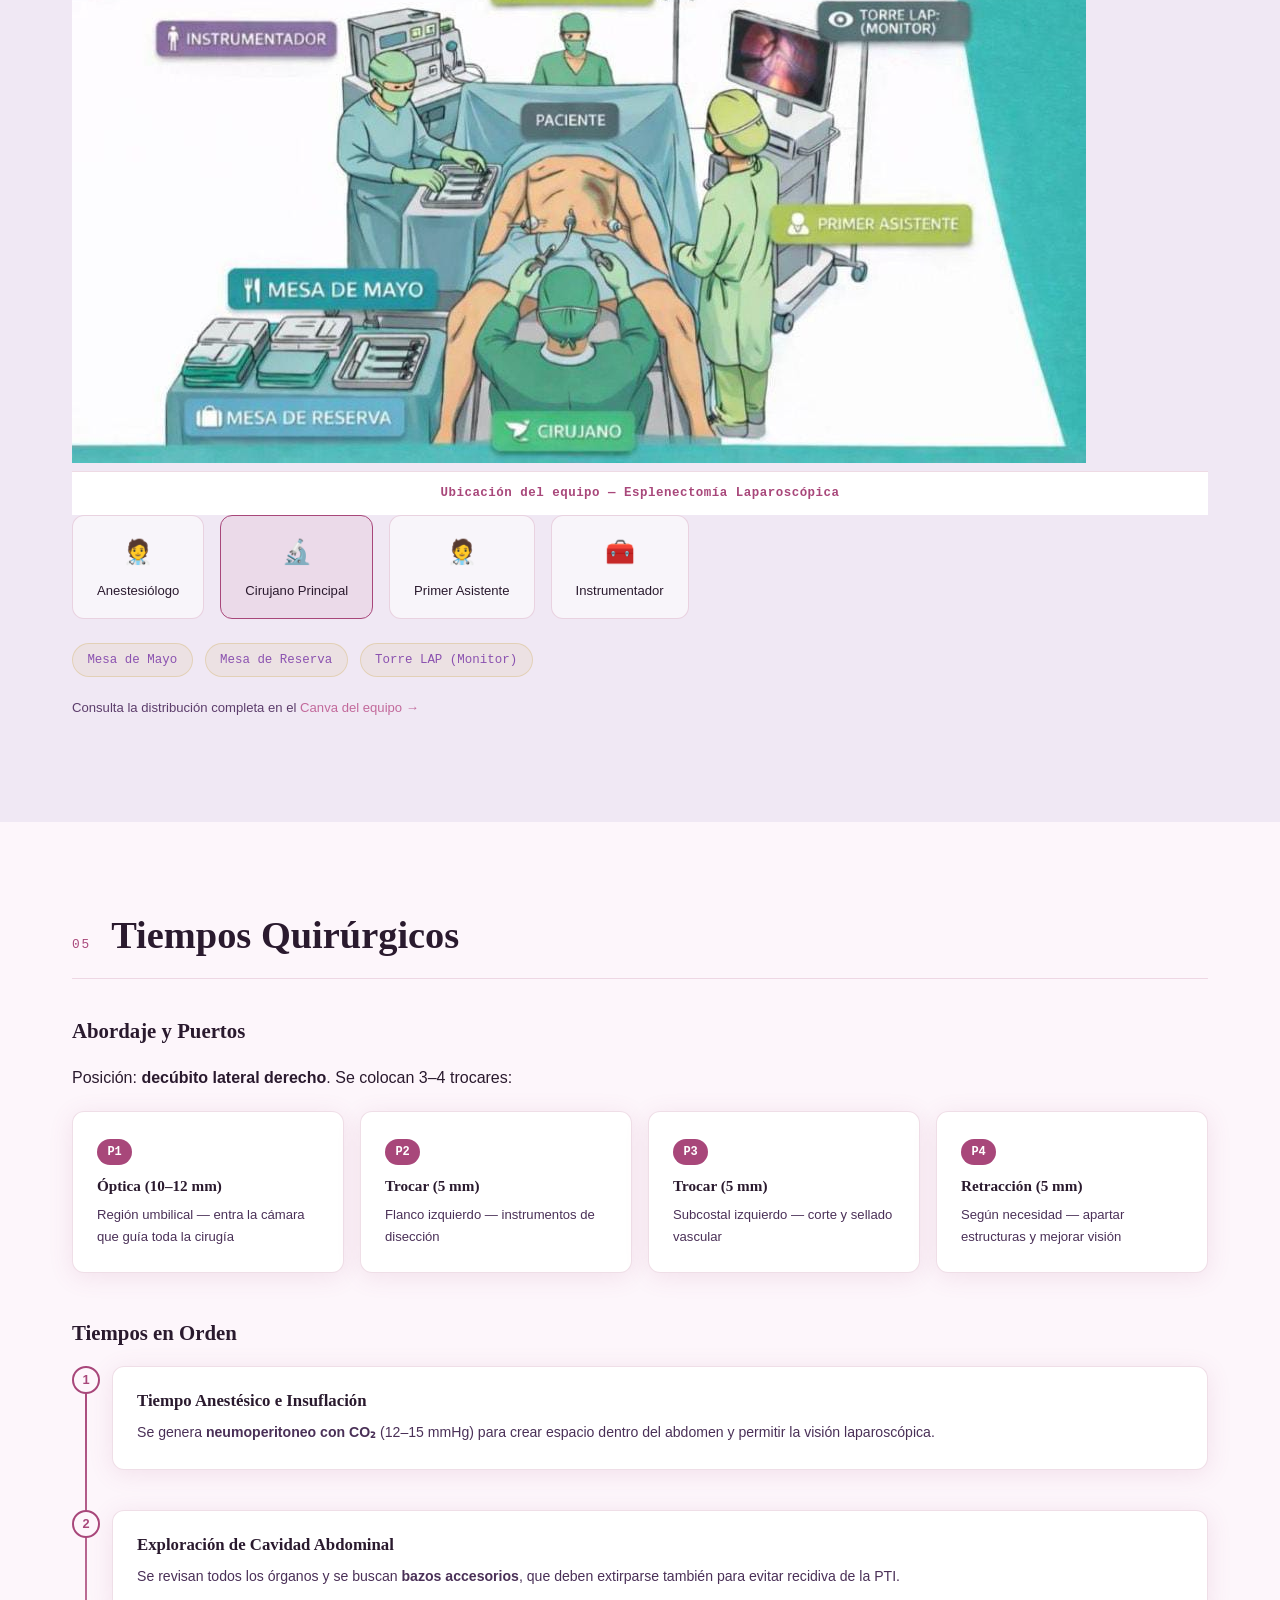
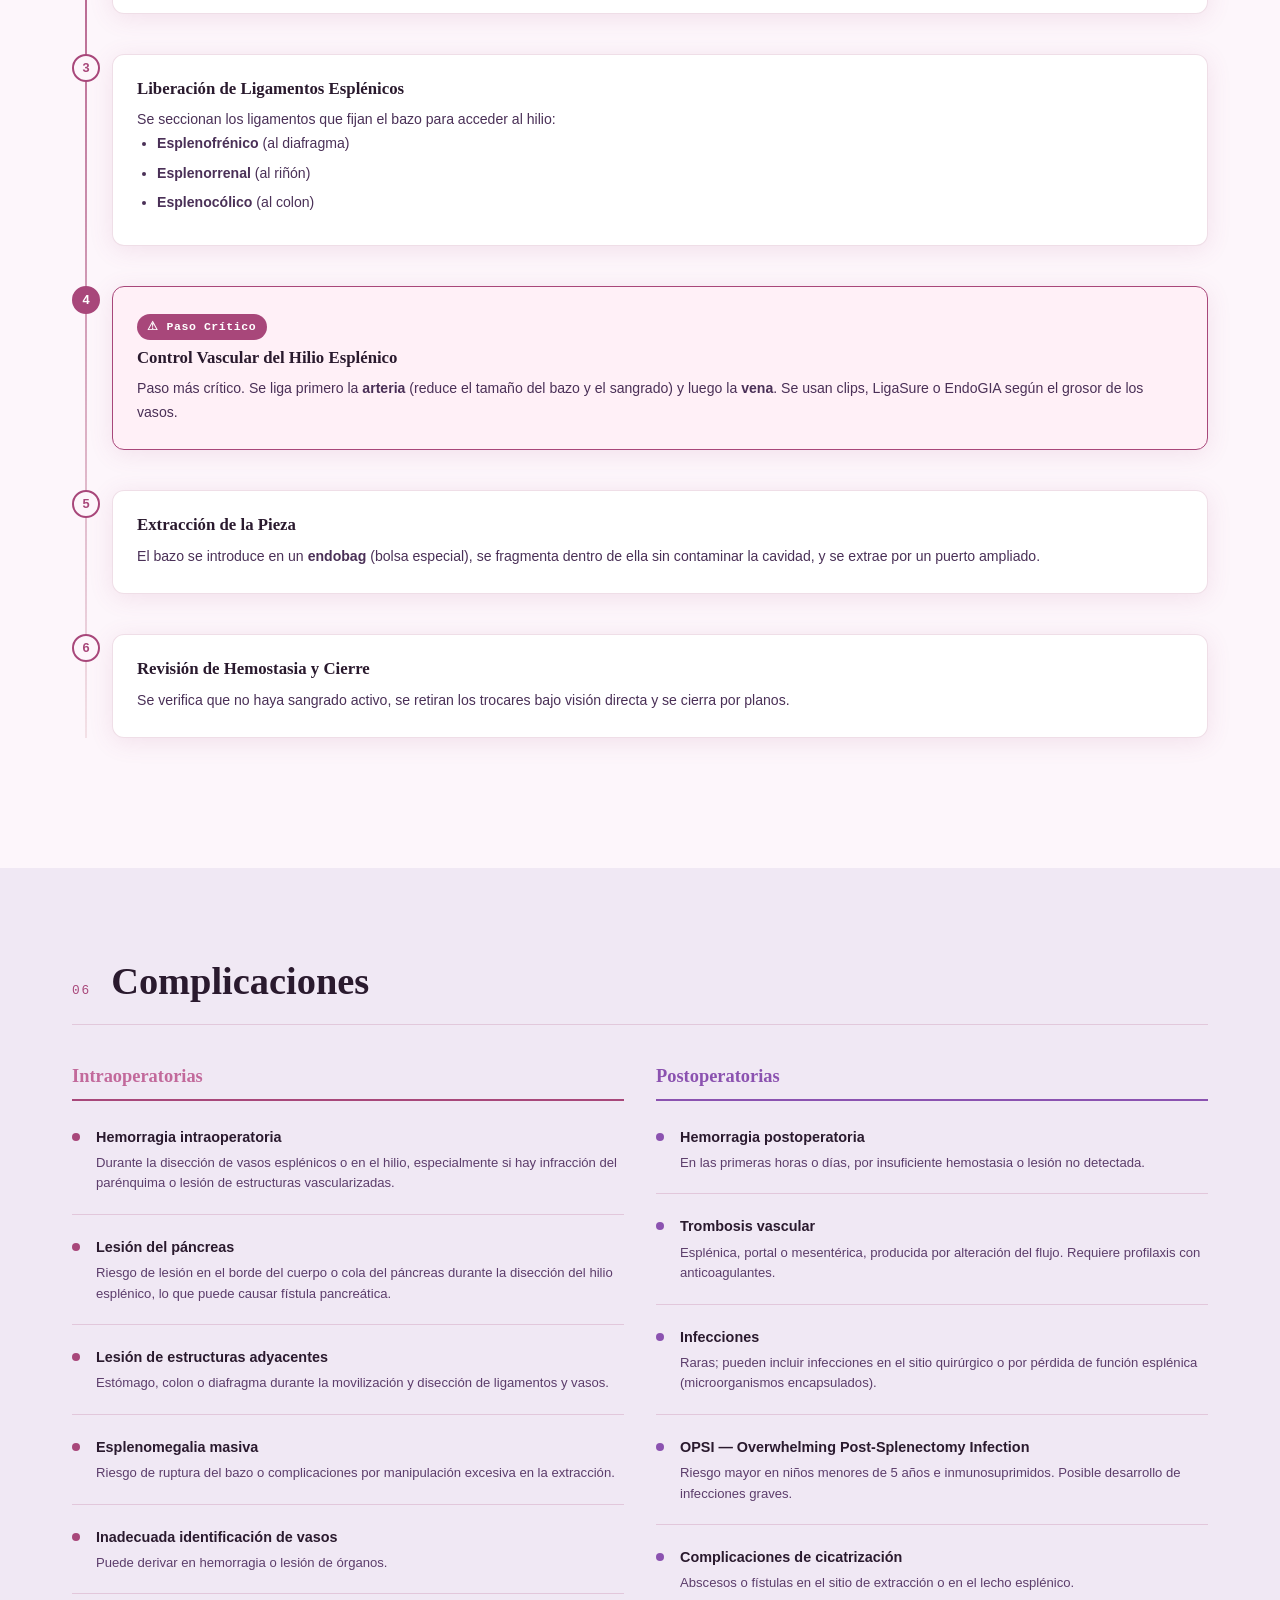
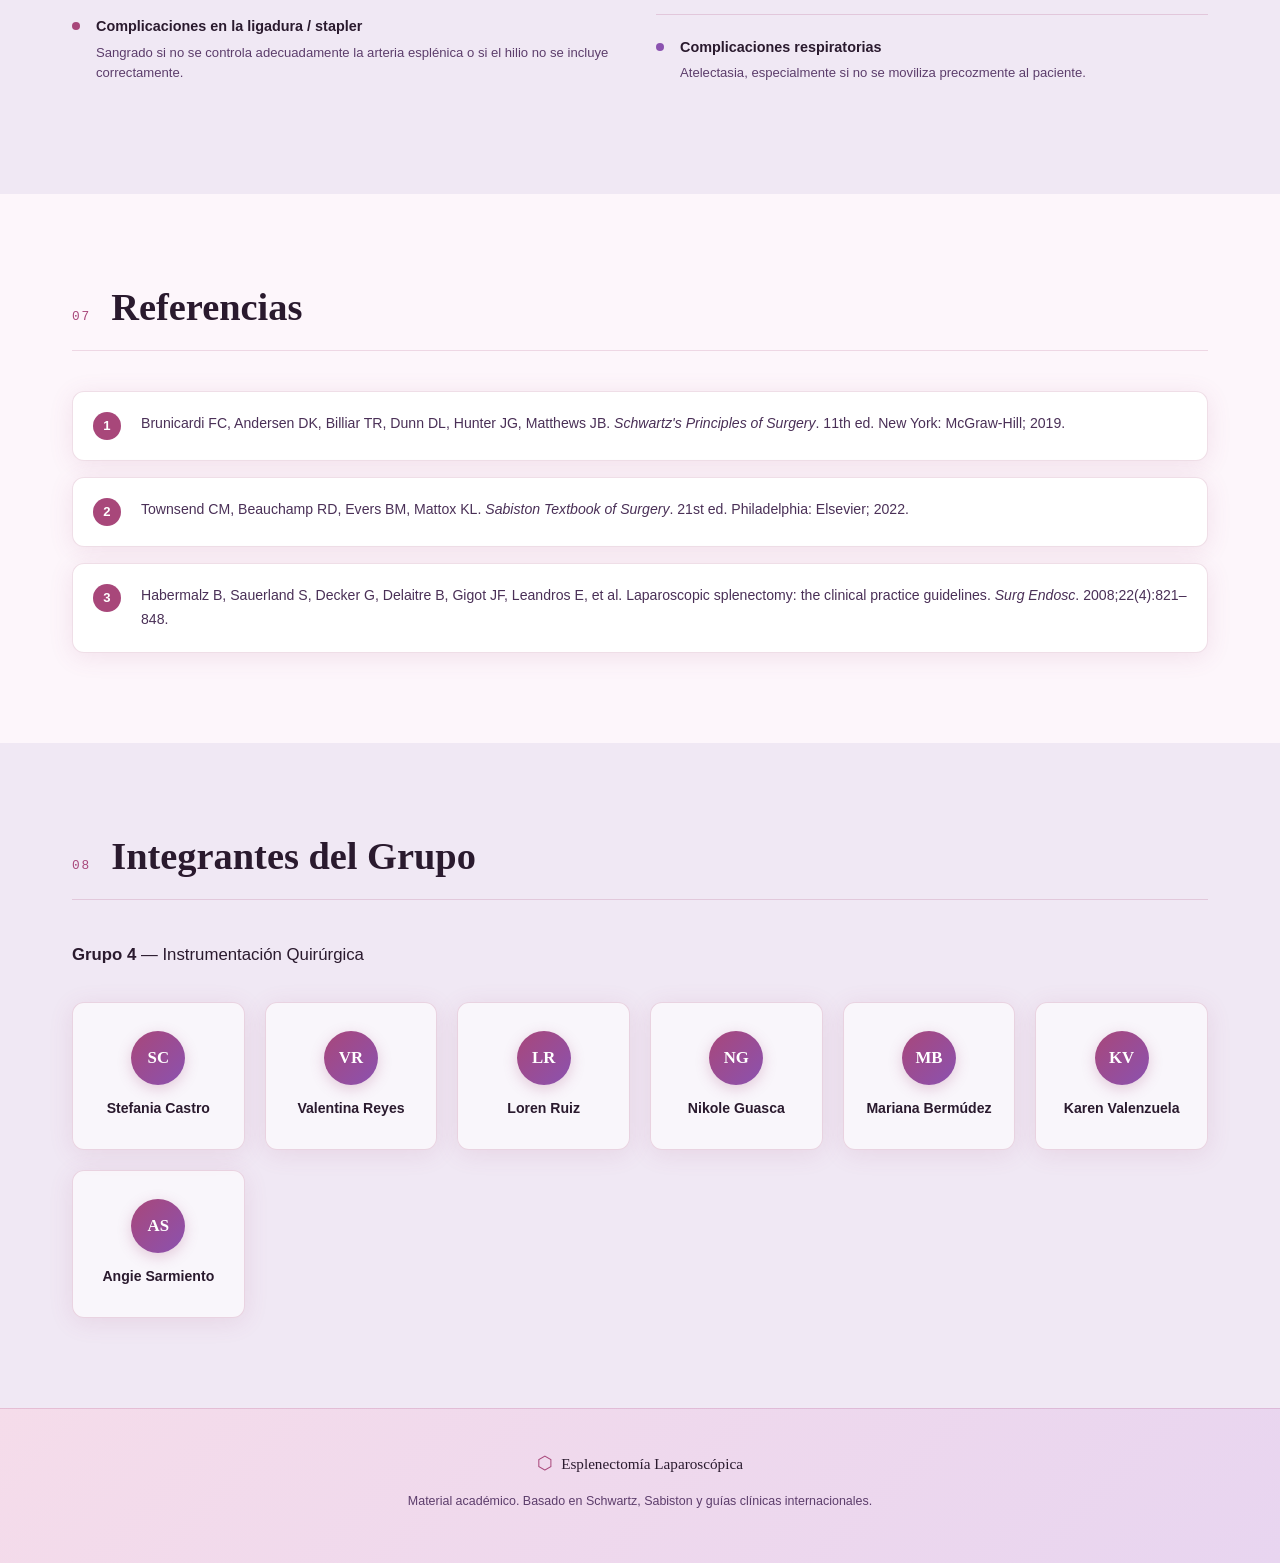
==== commit 9c2b30a8: "Update index.html" ====
--- a/esplenectomia-web/index.html
+++ b/esplenectomia-web/index.html
@@ -438,6 +438,14 @@
       <!-- Organización de Mesas -->
       <div class="org-mesas">
         <h3 class="subsection-title">Organización de Mesas</h3>
+
+        <div class="org-mesas-img">
+          <div class="img-wrapper">
+            <img src="img/5.jpeg" alt="Ubicación del equipo laparoscópico en quirófano"/>
+          </div>
+          <p class="anat-img-caption">Ubicación del equipo — Esplenectomía Laparoscópica</p>
+        </div>
+
         <div class="equipo-qx">
           <div class="rol-card">
             <span class="rol-icon">🧑‍⚕️</span>
--- a/esplenectomia-web/css/styles.css
+++ b/esplenectomia-web/css/styles.css
@@ -413,15 +413,129 @@
 
 /* Vascular */
 .vascular-section { margin-bottom: 3rem; }
-.vascular-grid { display: grid; grid-template-columns: repeat(auto-fit, minmax(260px, 1fr)); gap: 1rem; }
+.vascular-grid {
+  display: grid;
+  grid-template-columns: repeat(4, 1fr);
+  gap: 1.25rem;
+}
 
 .vascular-card {
-  background: rgba(255,255,255,0.55);
+  border-radius: var(--radius);
+  padding: 1.5rem 1.25rem;
+  display: flex;
+  flex-direction: column;
+  gap: 1rem;
   border: 1px solid var(--border-dark);
-  border-radius: var(--radius);
-  padding: 1.25rem;
-}
-.vascular-card h4 { font-size: 0.9rem; margin-bottom: 0.75rem; color: var(--text-dark); }
+  transition: var(--transition);
+  box-shadow: var(--shadow-card);
+}
+.vascular-card:hover { transform: translateY(-4px); box-shadow: var(--shadow-lg); }
+
+/* Color por tipo */
+.vc-arterial  { background: linear-gradient(160deg, #fff0f5, #fde8ef); border-top: 3px solid #e07090; }
+.vc-venoso    { background: linear-gradient(160deg, #eef2ff, #e4eafd); border-top: 3px solid #7b9de8; }
+.vc-linfatico { background: linear-gradient(160deg, #edfaf3, #ddf5e9); border-top: 3px solid #5dba84; }
+.vc-inervacion{ background: linear-gradient(160deg, #fdf5e0, #faefd0); border-top: 3px solid #e0a830; }
+
+.vc-header {
+  display: flex;
+  align-items: center;
+  gap: 0.6rem;
+}
+.vc-icon { font-size: 1.3rem; }
+.vc-header h4 {
+  font-size: 0.92rem;
+  font-weight: 700;
+  color: var(--text-dark);
+  margin: 0;
+}
+
+.vc-subtitle {
+  font-size: 0.72rem;
+  font-family: var(--font-mono);
+  color: var(--text-muted-dark);
+  margin: 0;
+  letter-spacing: 0.05em;
+}
+
+/* Cadena vertical */
+.vc-chain-vertical {
+  display: flex;
+  flex-direction: column;
+  align-items: center;
+  gap: 0;
+}
+
+.vc-node {
+  width: 100%;
+  text-align: center;
+  padding: 0.4rem 0.5rem;
+  background: rgba(255,255,255,0.75);
+  border: 1px solid rgba(168,71,122,0.15);
+  border-radius: 2rem;
+  font-size: 0.75rem;
+  font-weight: 500;
+  color: var(--text-dark);
+  line-height: 1.3;
+}
+
+.vc-node.start {
+  background: rgba(168,71,122,0.12);
+  border-color: var(--accent);
+  color: var(--accent);
+  font-weight: 700;
+}
+.vc-node.end {
+  background: linear-gradient(90deg, var(--accent), var(--gold));
+  border: none;
+  color: white;
+  font-weight: 700;
+}
+
+.vc-arrow-down {
+  font-size: 0.8rem;
+  color: var(--text-muted-dark);
+  line-height: 1;
+  padding: 0.1rem 0;
+  opacity: 0.6;
+}
+
+/* Inervación especial */
+.vc-inervacion-body {
+  display: flex;
+  flex-direction: column;
+  align-items: center;
+  gap: 1rem;
+  flex: 1;
+  justify-content: center;
+  padding: 0.5rem 0;
+}
+
+.vc-plexo-badge {
+  padding: 0.6rem 1.25rem;
+  background: linear-gradient(135deg, #e0a830, #c98a10);
+  color: white;
+  border-radius: 2rem;
+  font-weight: 700;
+  font-size: 0.9rem;
+  text-align: center;
+  box-shadow: 0 4px 14px rgba(224,168,48,0.35);
+}
+
+.vc-inervacion-desc {
+  font-size: 0.82rem;
+  color: var(--text-muted-dark);
+  text-align: center;
+  margin: 0;
+  line-height: 1.6;
+}
+
+@media (max-width: 900px) {
+  .vascular-grid { grid-template-columns: repeat(2, 1fr); }
+}
+@media (max-width: 500px) {
+  .vascular-grid { grid-template-columns: 1fr; }
+}
 
 .chain {
   display: flex;
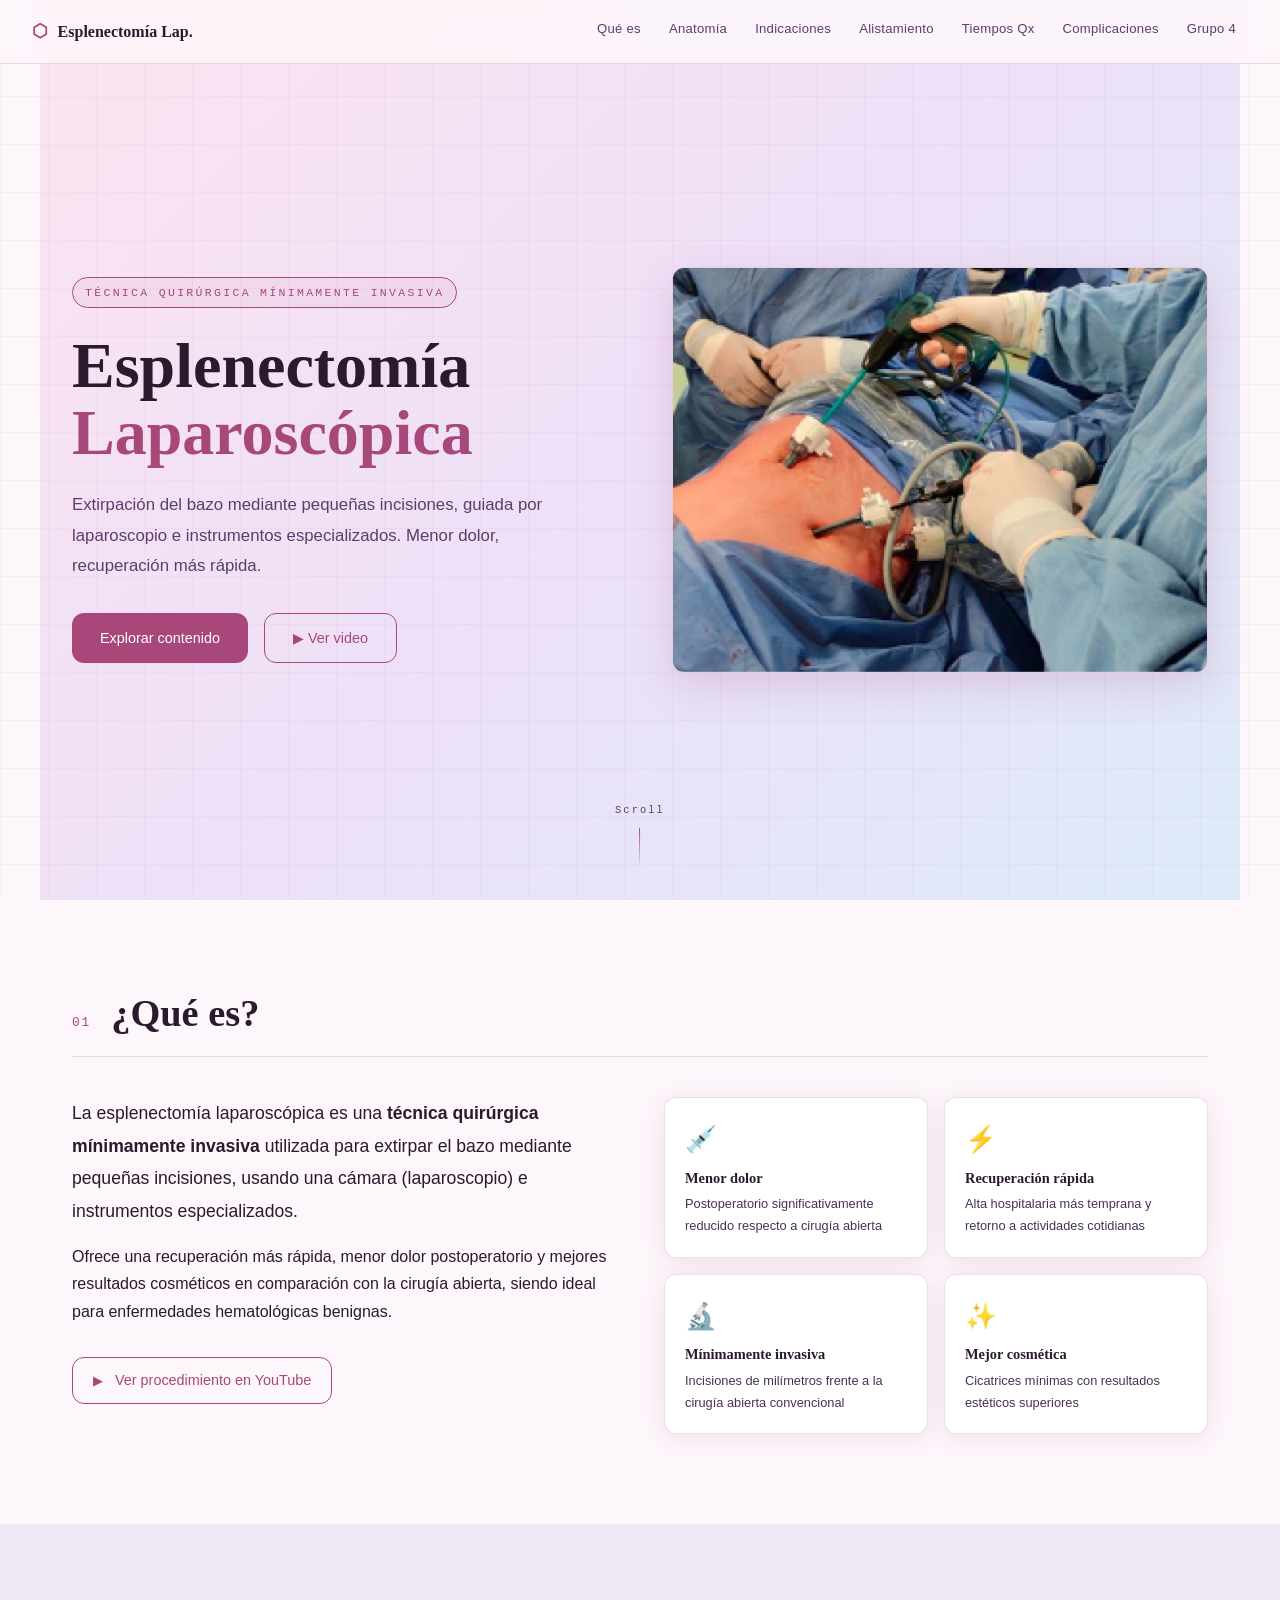
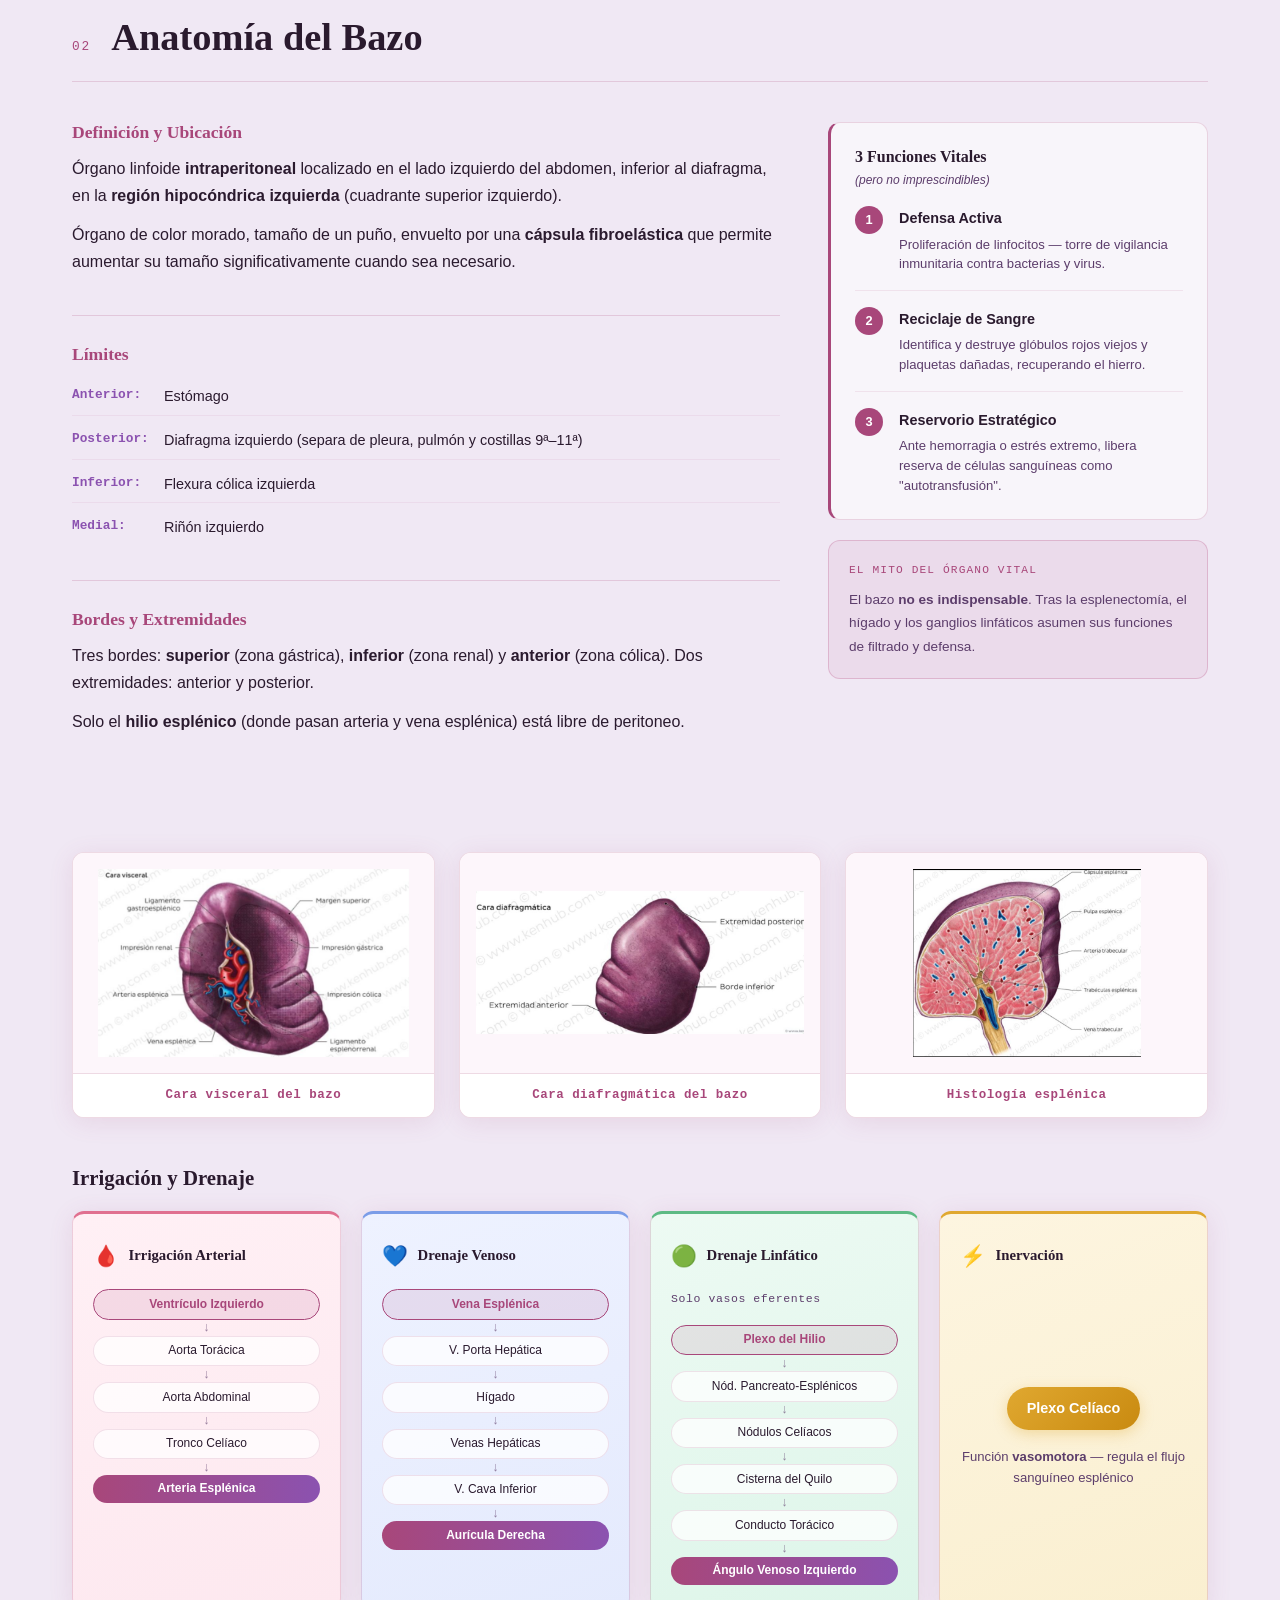
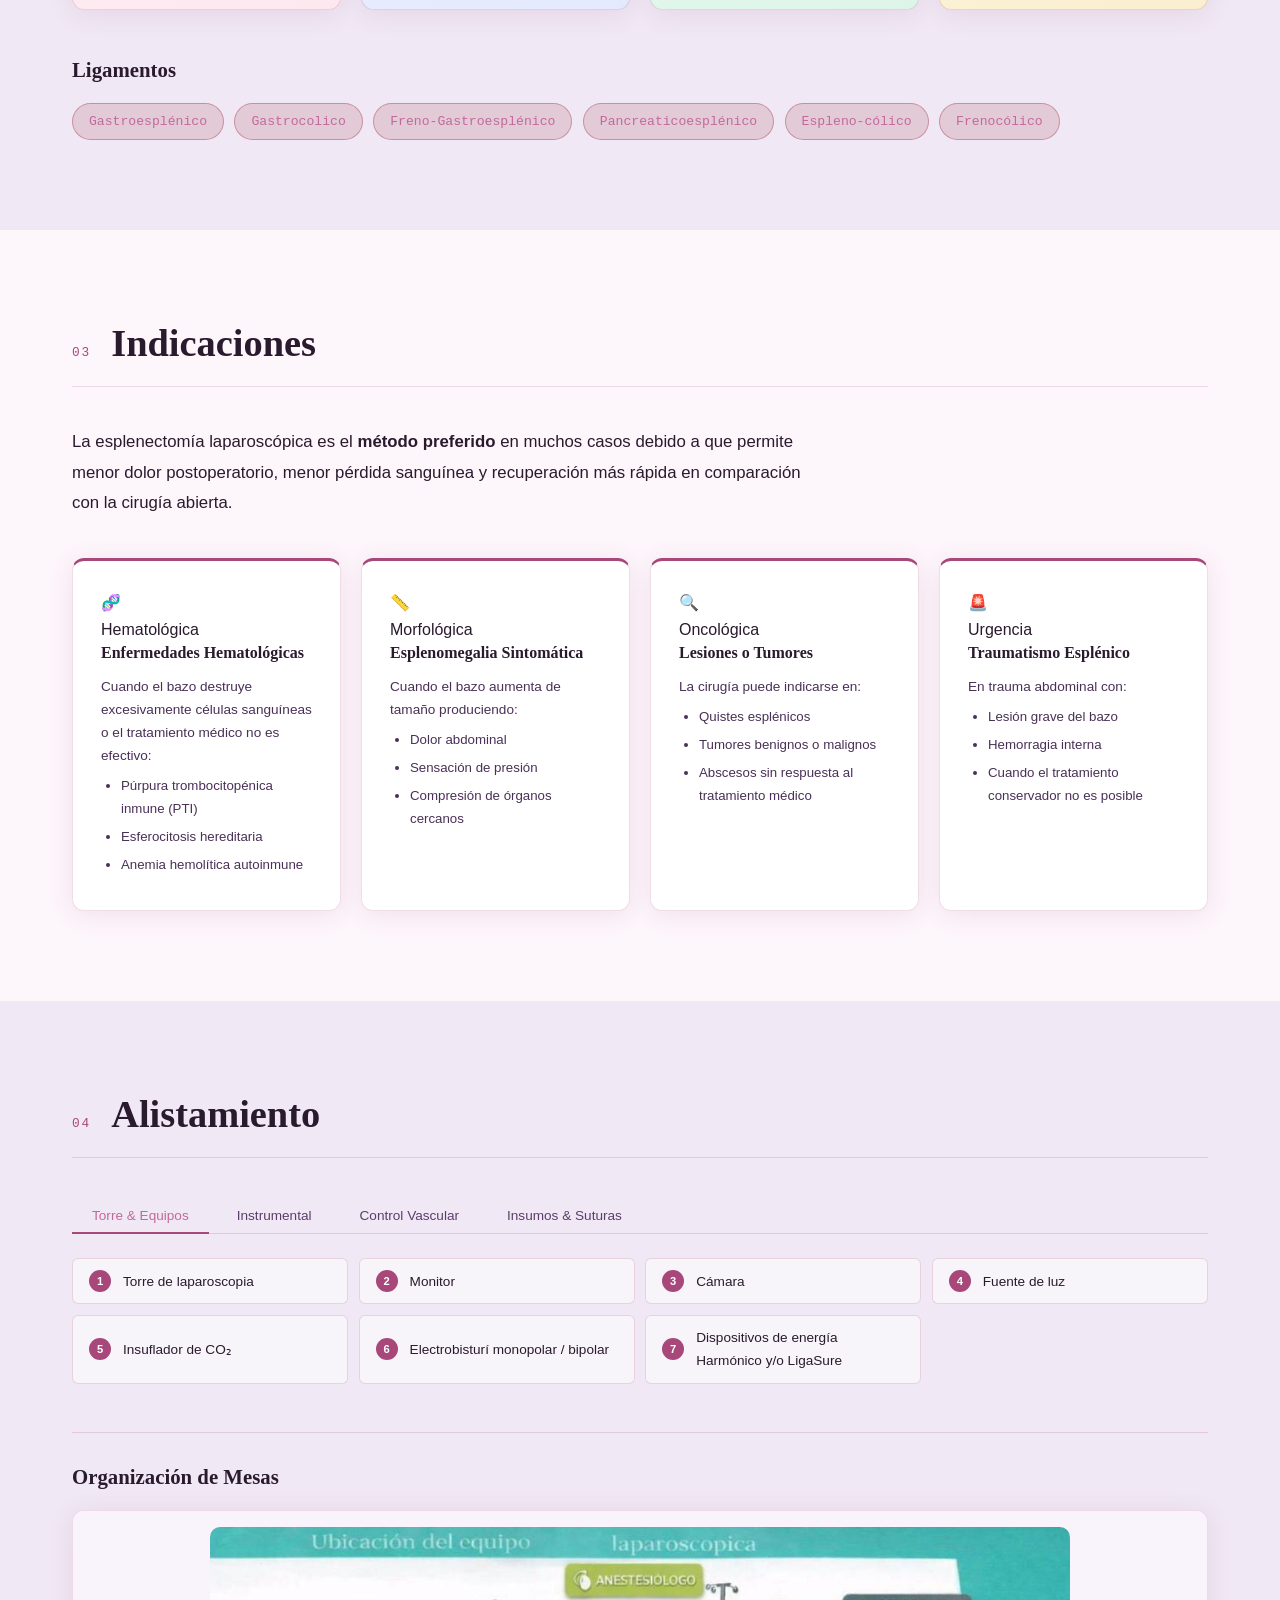
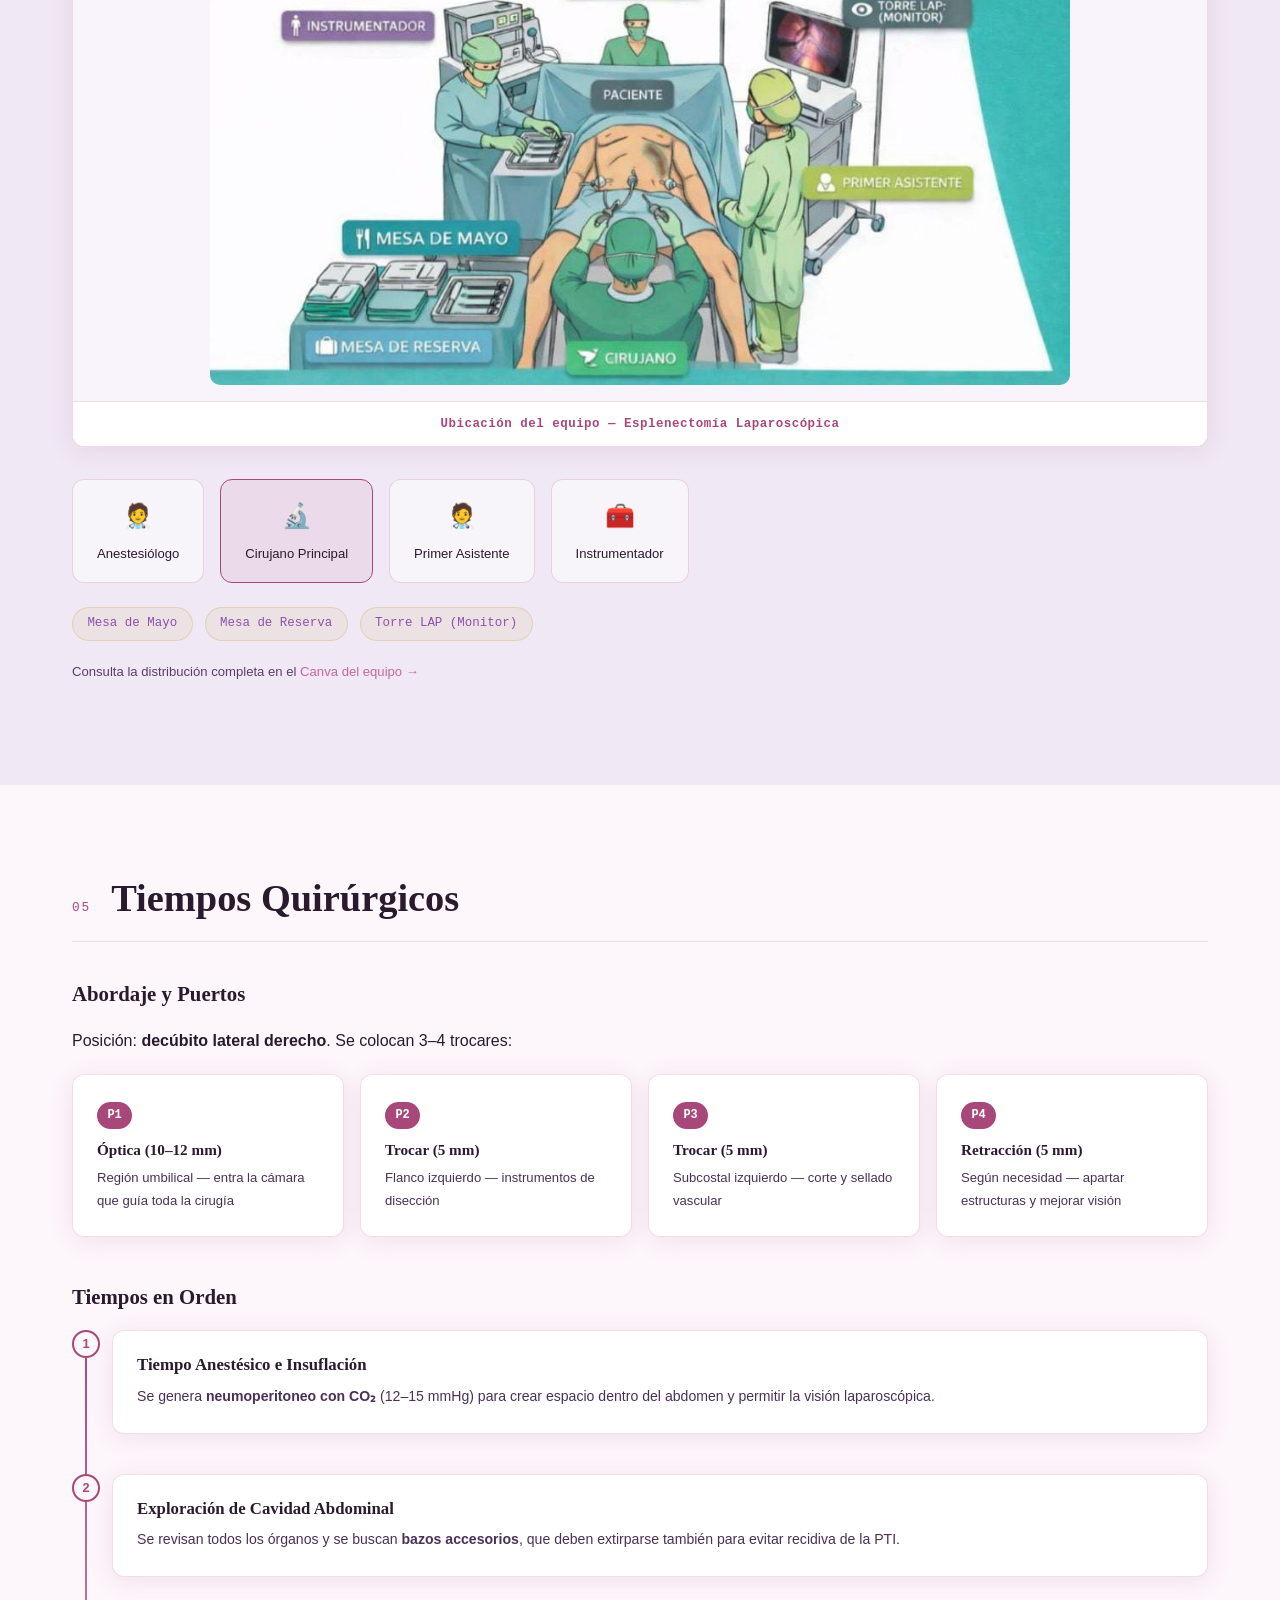
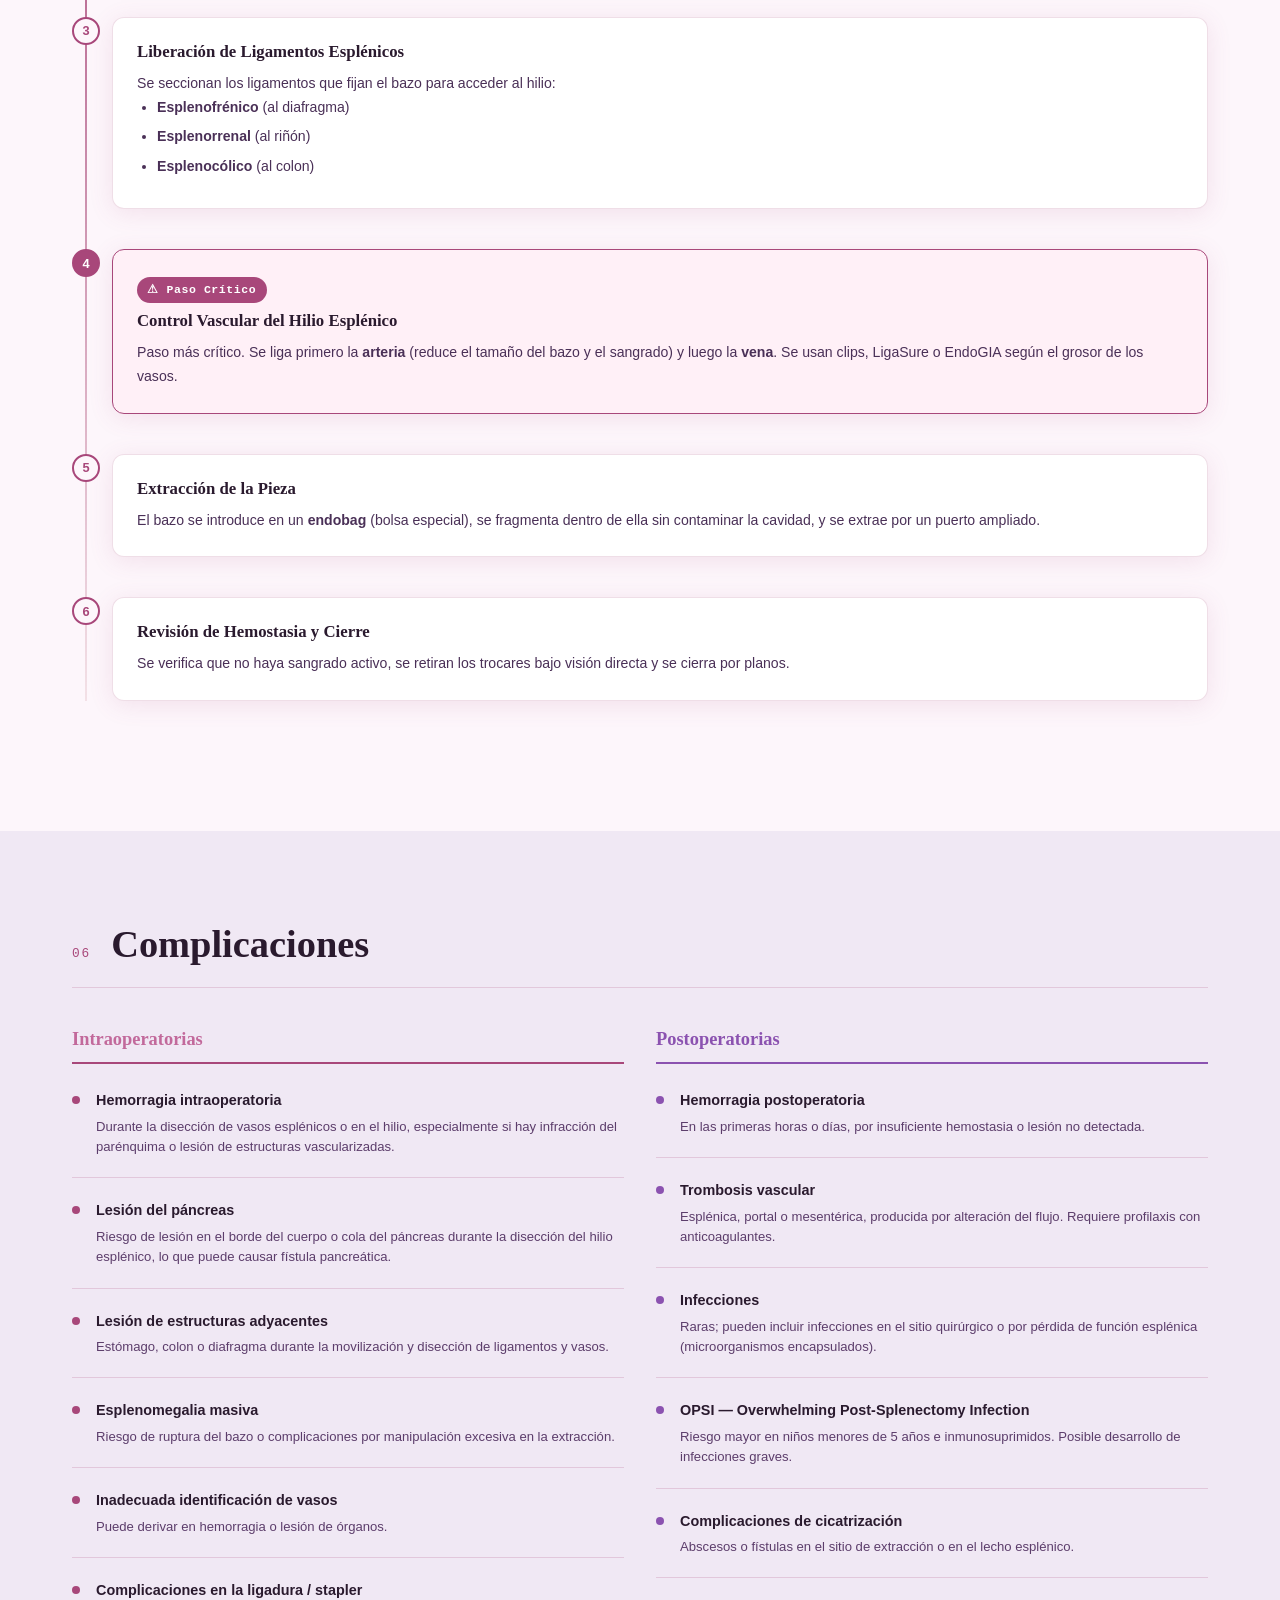
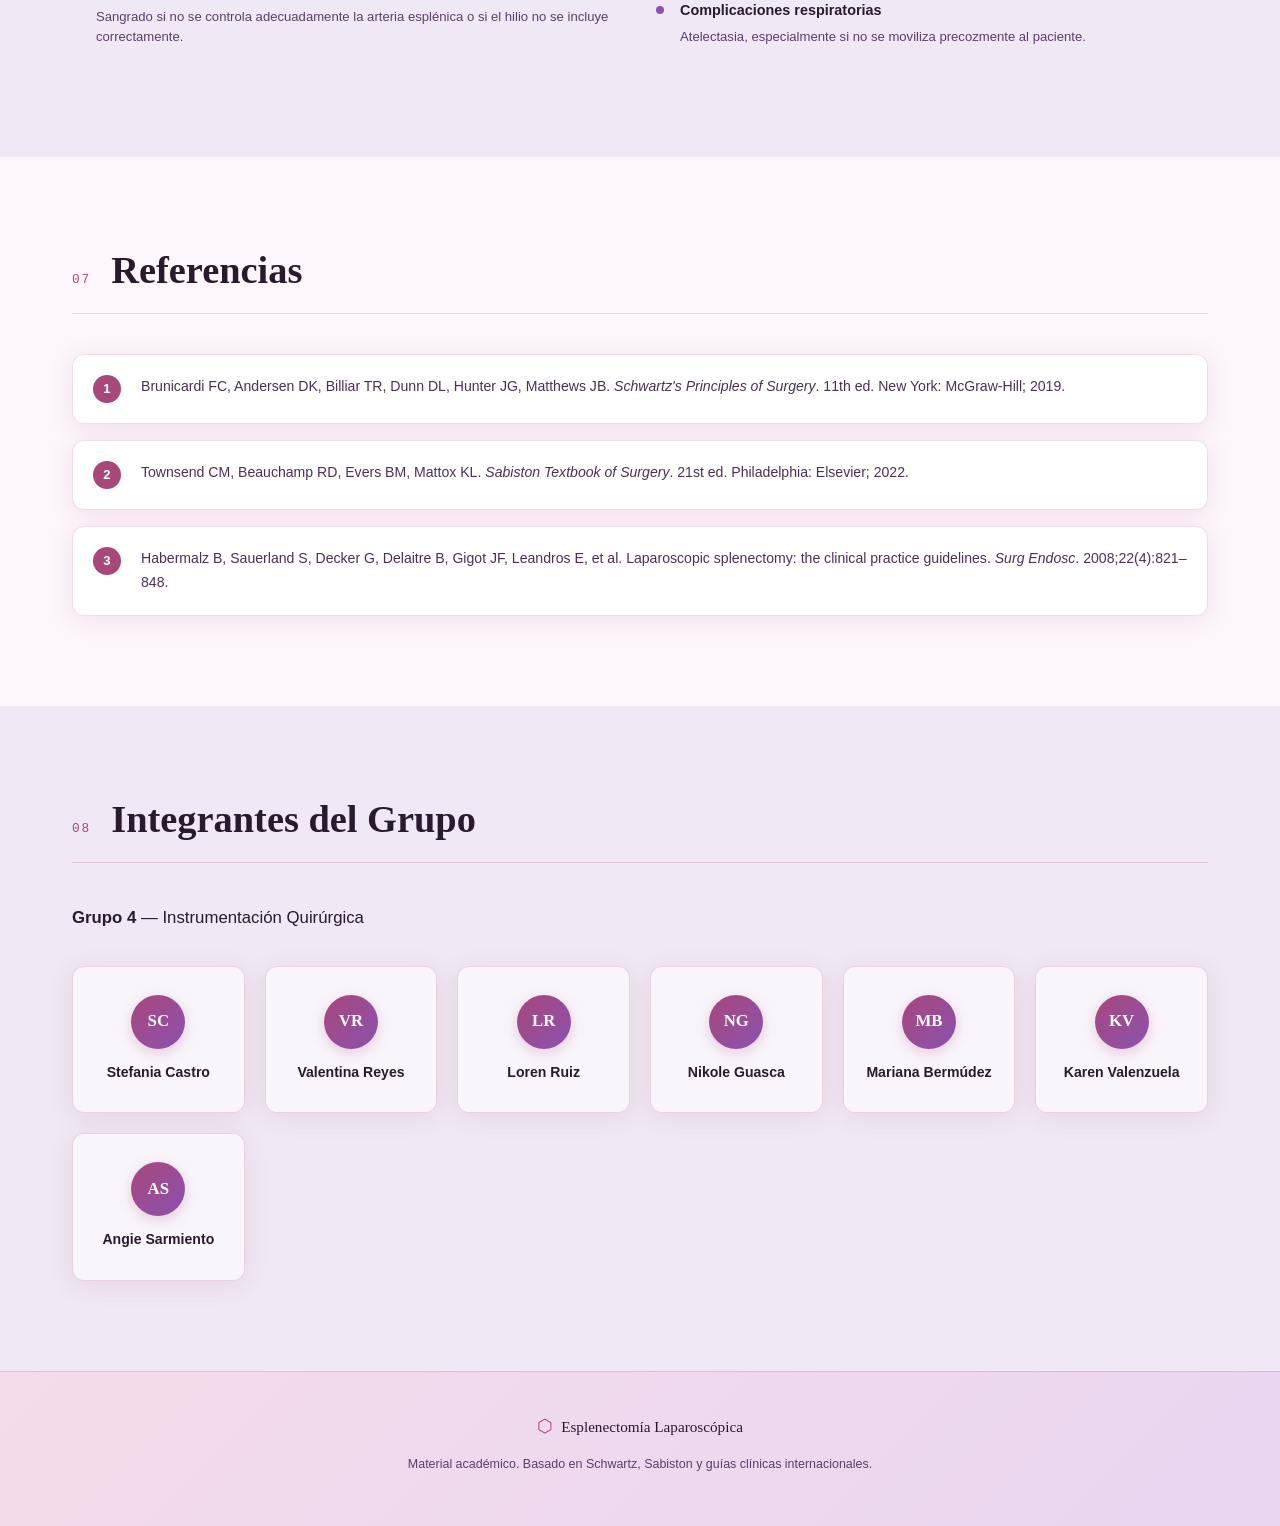
==== commit ef51ec07: "Update index.html" ====
--- a/esplenectomia-web/index.html
+++ b/esplenectomia-web/index.html
@@ -307,7 +307,10 @@
       </p>
       <div class="indications-grid">
         <div class="indication-card">
-          <div class="ind-icon">🧬</div>
+          <div class="ind-top">
+            <div class="ind-icon-wrap ic-hemato">🧬</div>
+            <div class="ind-badge">Hematológica</div>
+          </div>
           <h3>Enfermedades Hematológicas</h3>
           <p>Cuando el bazo destruye excesivamente células sanguíneas o el tratamiento médico no es efectivo:</p>
           <ul>
@@ -317,7 +320,10 @@
           </ul>
         </div>
         <div class="indication-card">
-          <div class="ind-icon">📏</div>
+          <div class="ind-top">
+            <div class="ind-icon-wrap ic-espleno">📏</div>
+            <div class="ind-badge">Morfológica</div>
+          </div>
           <h3>Esplenomegalia Sintomática</h3>
           <p>Cuando el bazo aumenta de tamaño produciendo:</p>
           <ul>
@@ -327,7 +333,10 @@
           </ul>
         </div>
         <div class="indication-card">
-          <div class="ind-icon">🔍</div>
+          <div class="ind-top">
+            <div class="ind-icon-wrap ic-tumor">🔍</div>
+            <div class="ind-badge">Oncológica</div>
+          </div>
           <h3>Lesiones o Tumores</h3>
           <p>La cirugía puede indicarse en:</p>
           <ul>
@@ -337,7 +346,10 @@
           </ul>
         </div>
         <div class="indication-card">
-          <div class="ind-icon">🚨</div>
+          <div class="ind-top">
+            <div class="ind-icon-wrap ic-trauma">🚨</div>
+            <div class="ind-badge">Urgencia</div>
+          </div>
           <h3>Traumatismo Esplénico</h3>
           <p>En trauma abdominal con:</p>
           <ul>
--- a/esplenectomia-web/css/styles.css
+++ b/esplenectomia-web/css/styles.css
@@ -660,6 +660,35 @@
 /* Organización mesas */
 .org-mesas { margin-top: 2rem; padding-top: 2rem; border-top: 1px solid var(--border-dark); }
 
+.org-mesas-img {
+  border-radius: var(--radius);
+  overflow: hidden;
+  border: 1px solid var(--border-dark);
+  box-shadow: var(--shadow-card);
+  margin-bottom: 2rem;
+  background: white;
+  transition: var(--transition);
+}
+.org-mesas-img:hover { box-shadow: var(--shadow-lg); transform: translateY(-3px); }
+
+.org-mesas-img .img-wrapper {
+  width: 100%;
+  background: #f9f4fc;
+  padding: 1rem;
+  display: flex;
+  align-items: center;
+  justify-content: center;
+}
+
+.org-mesas-img img {
+  width: 100%;
+  max-width: 860px;
+  height: auto;
+  display: block;
+  object-fit: contain;
+  border-radius: calc(var(--radius) - 2px);
+}
+
 .equipo-qx { display: flex; flex-wrap: wrap; gap: 1rem; margin-bottom: 1.5rem; }
 .rol-card {
   display: flex;
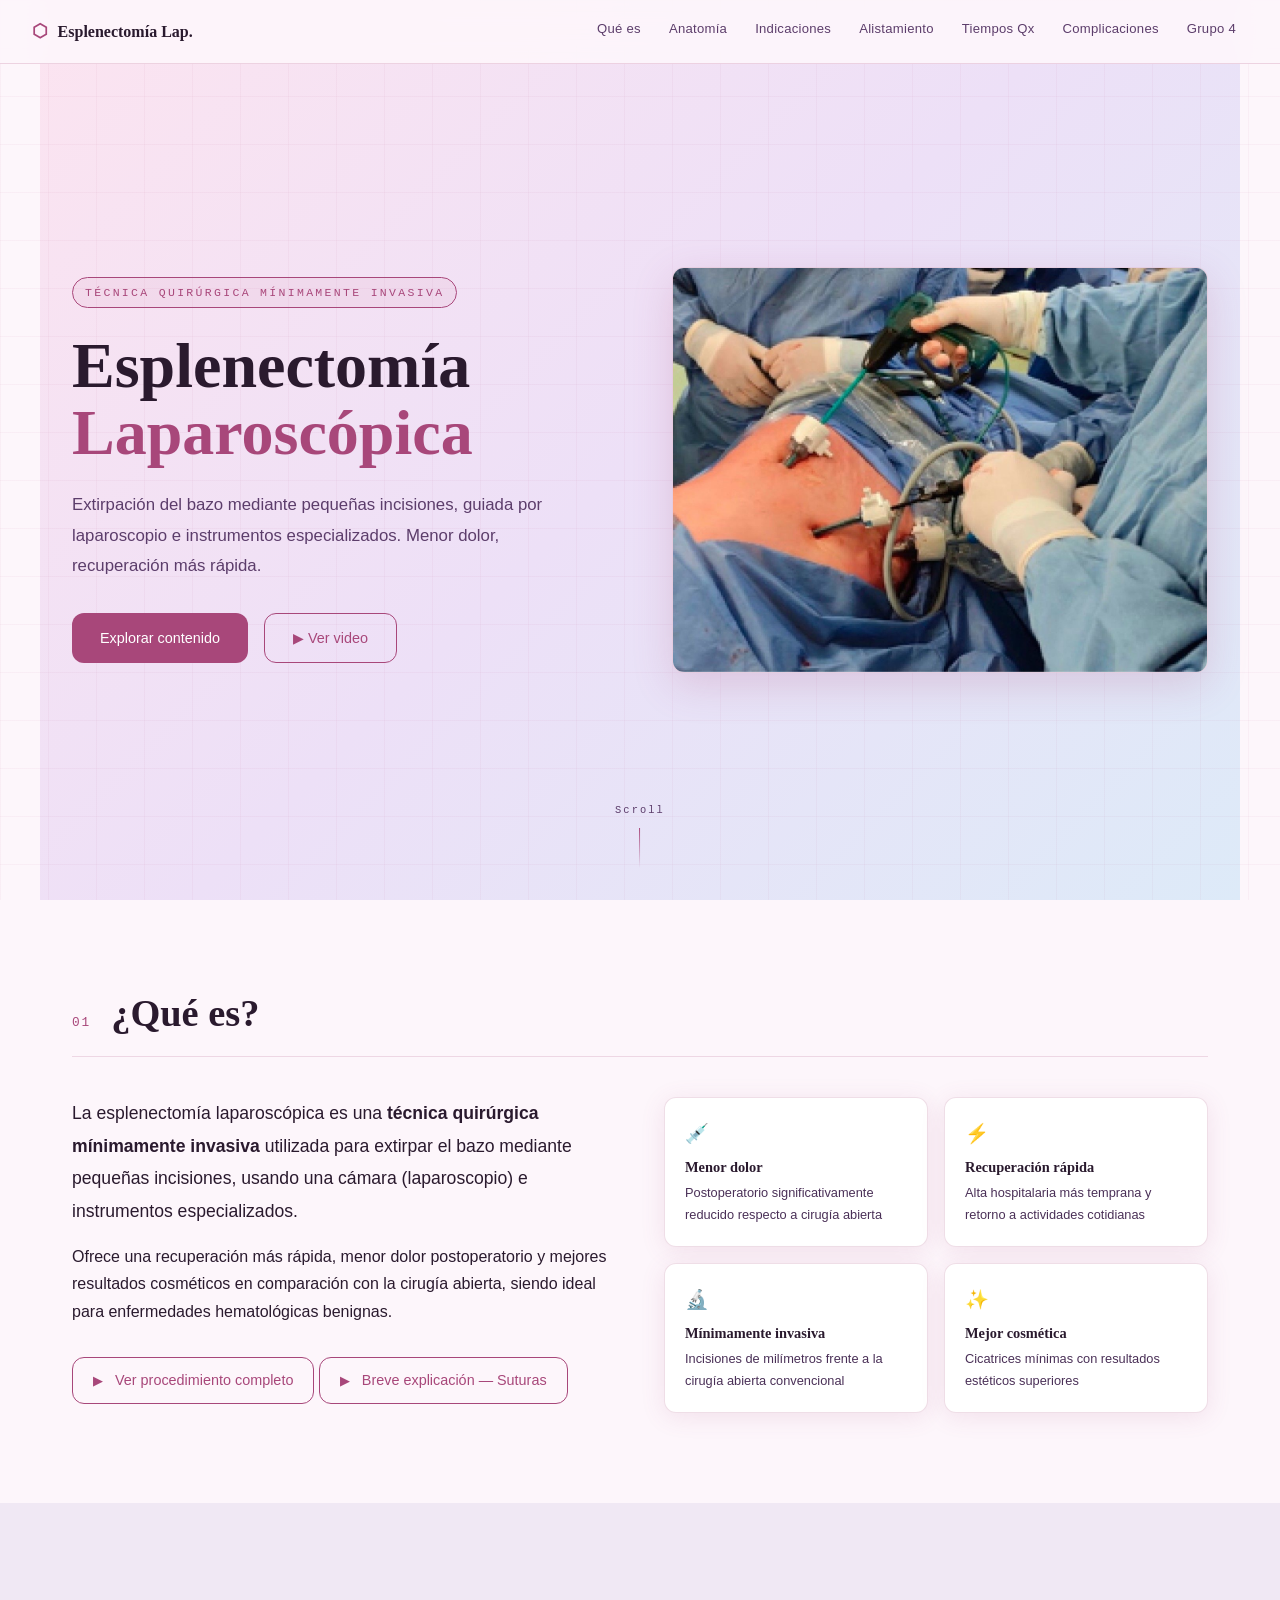
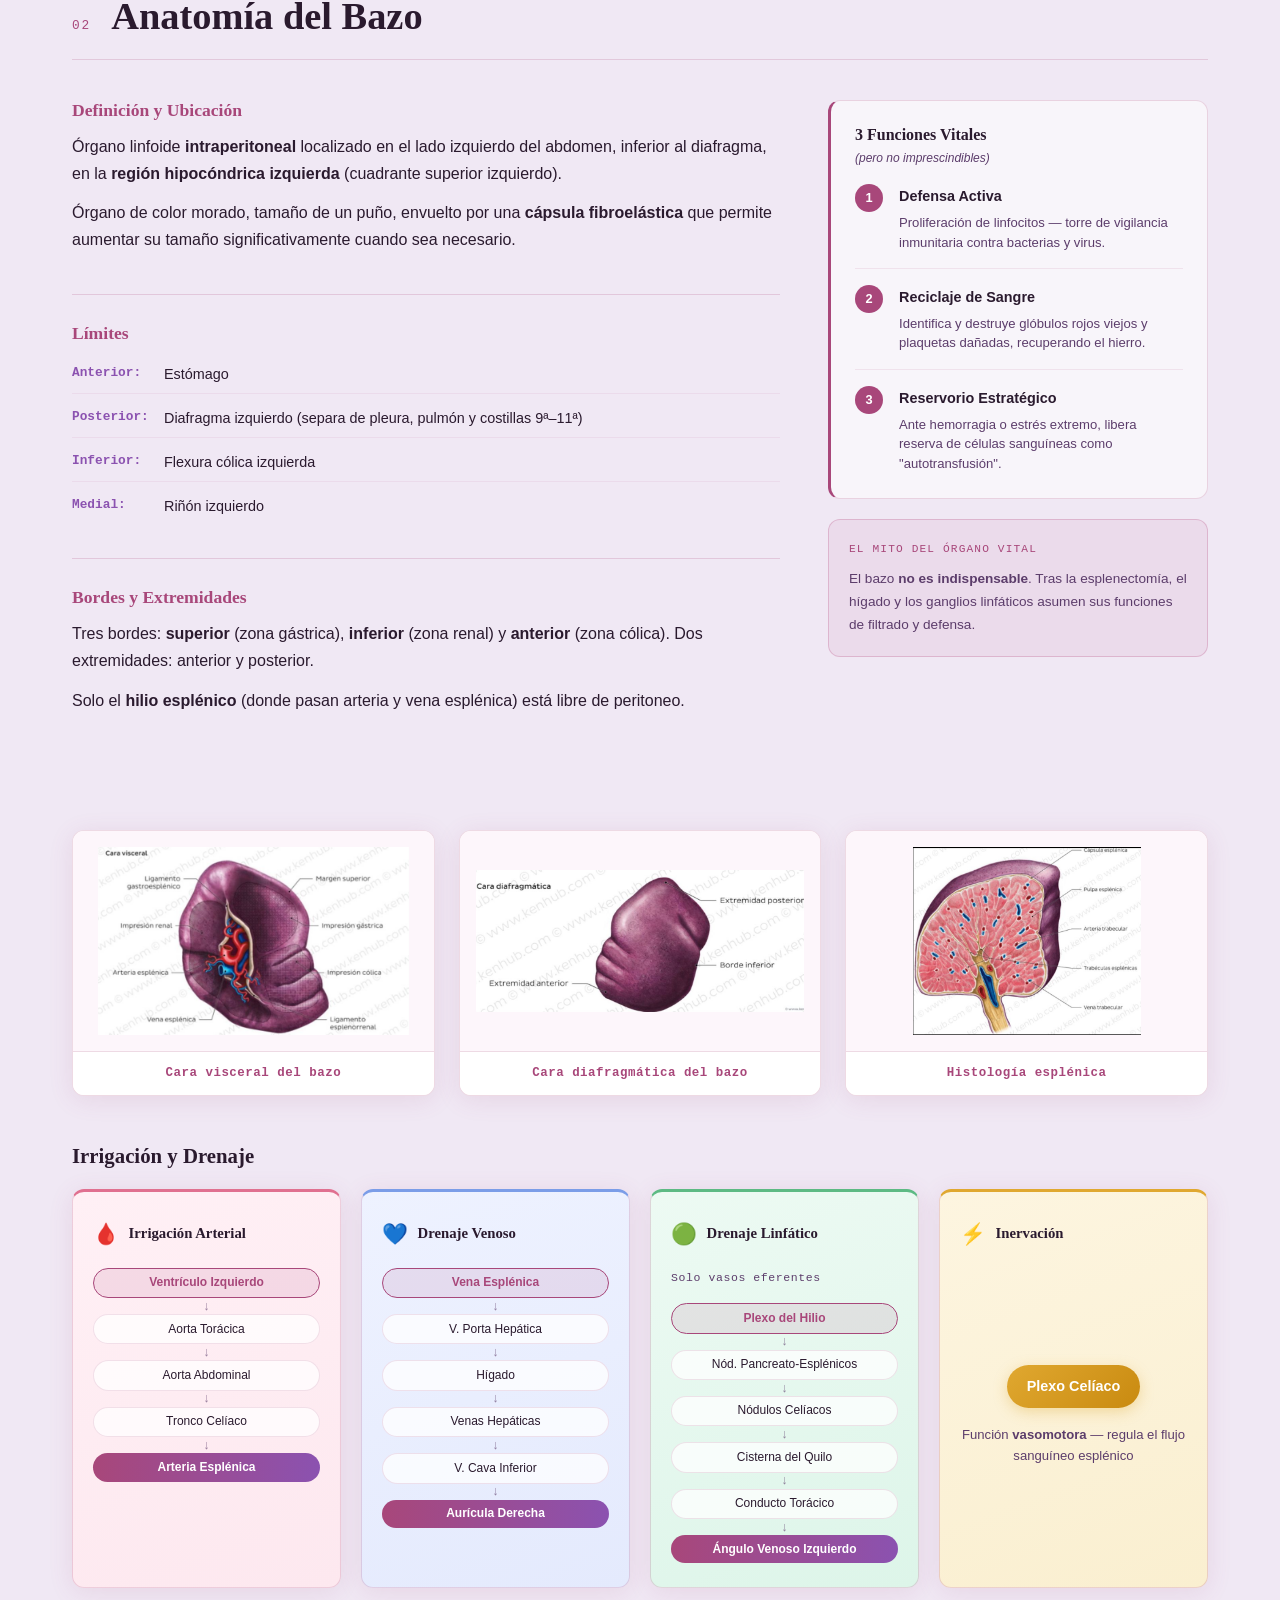
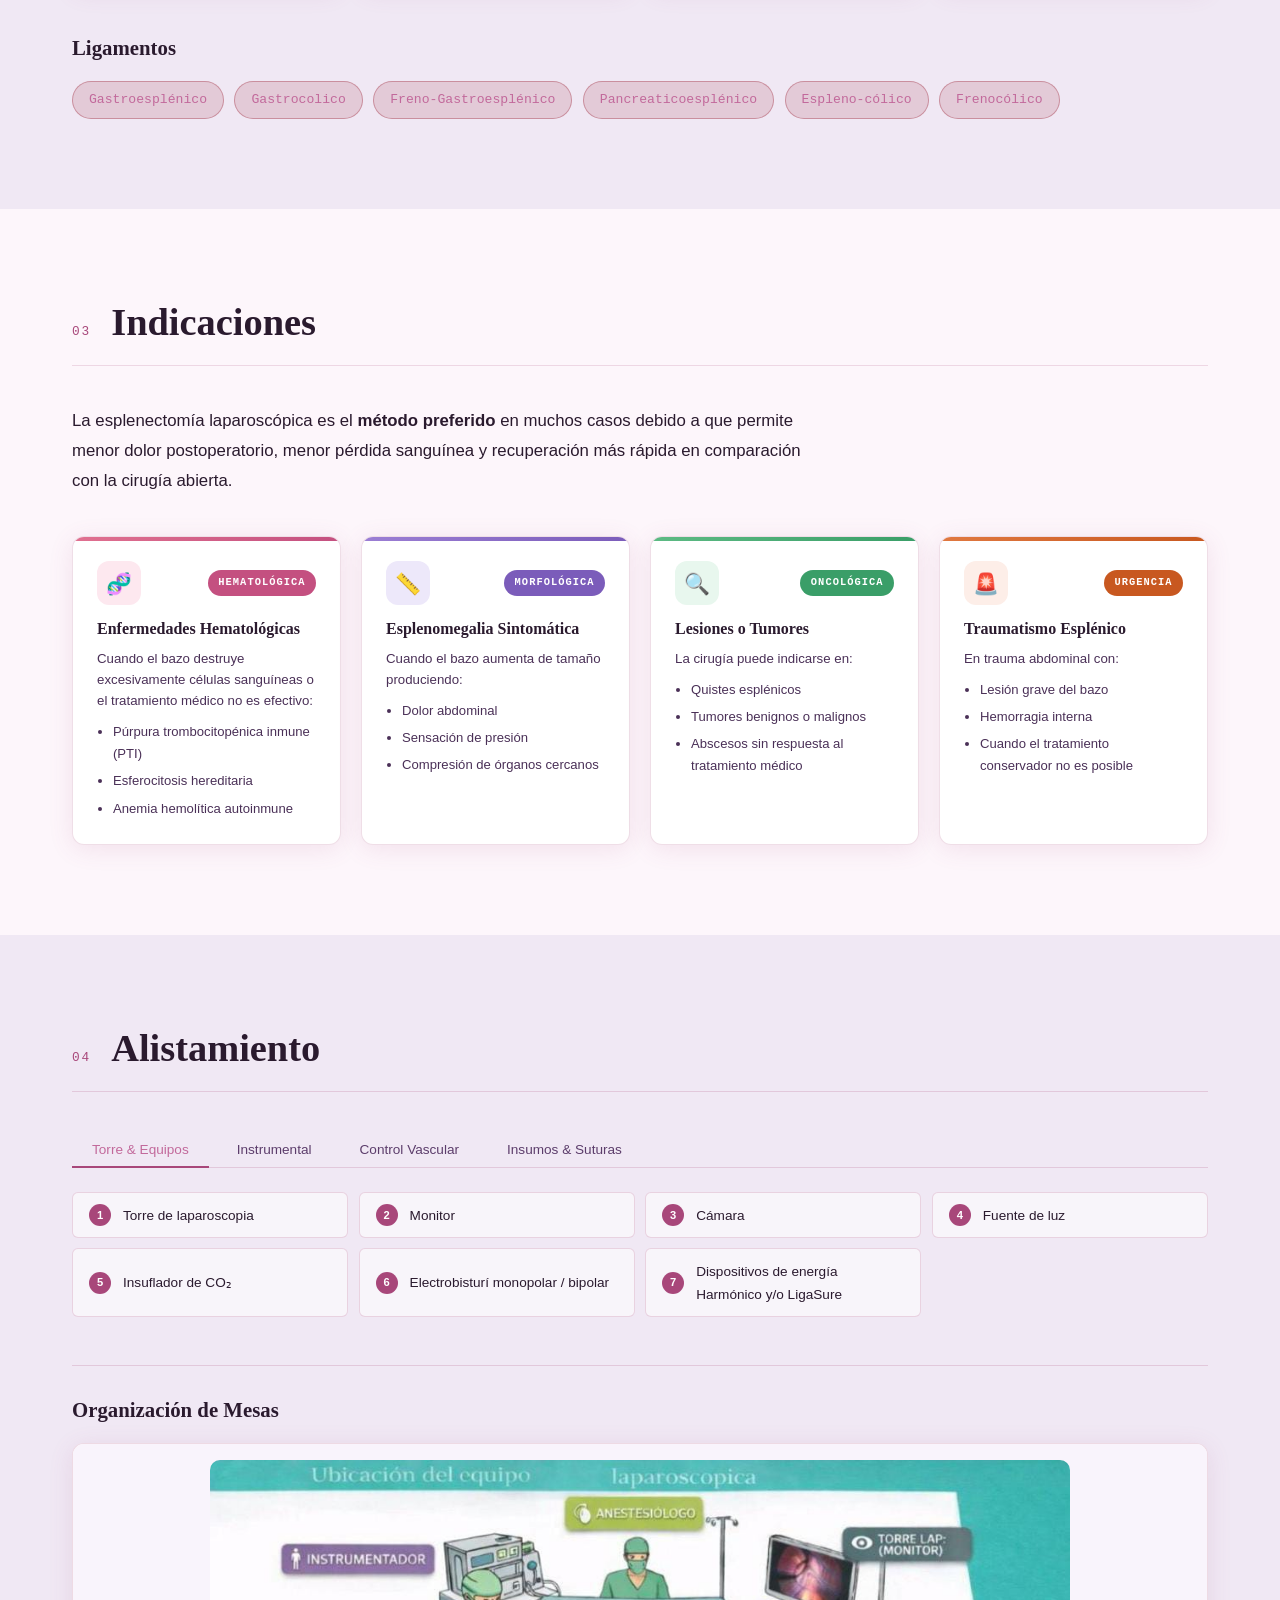
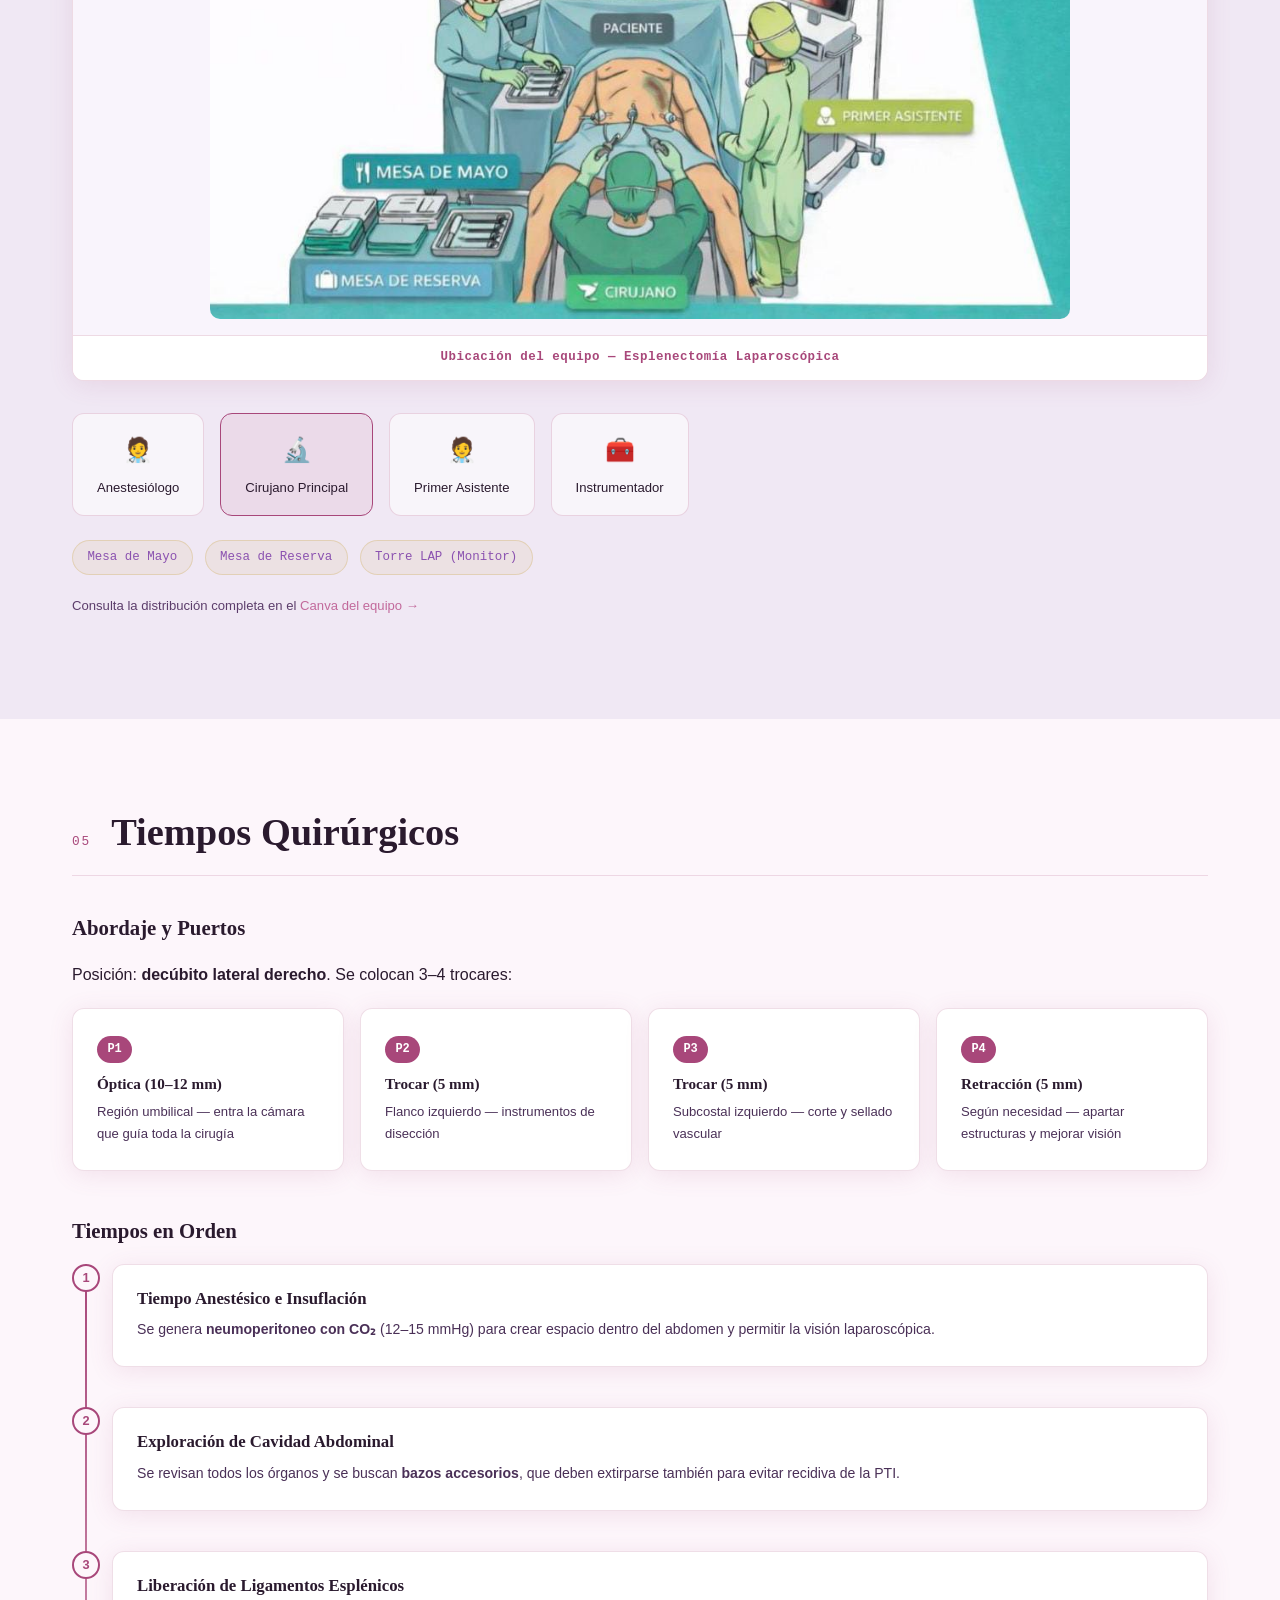
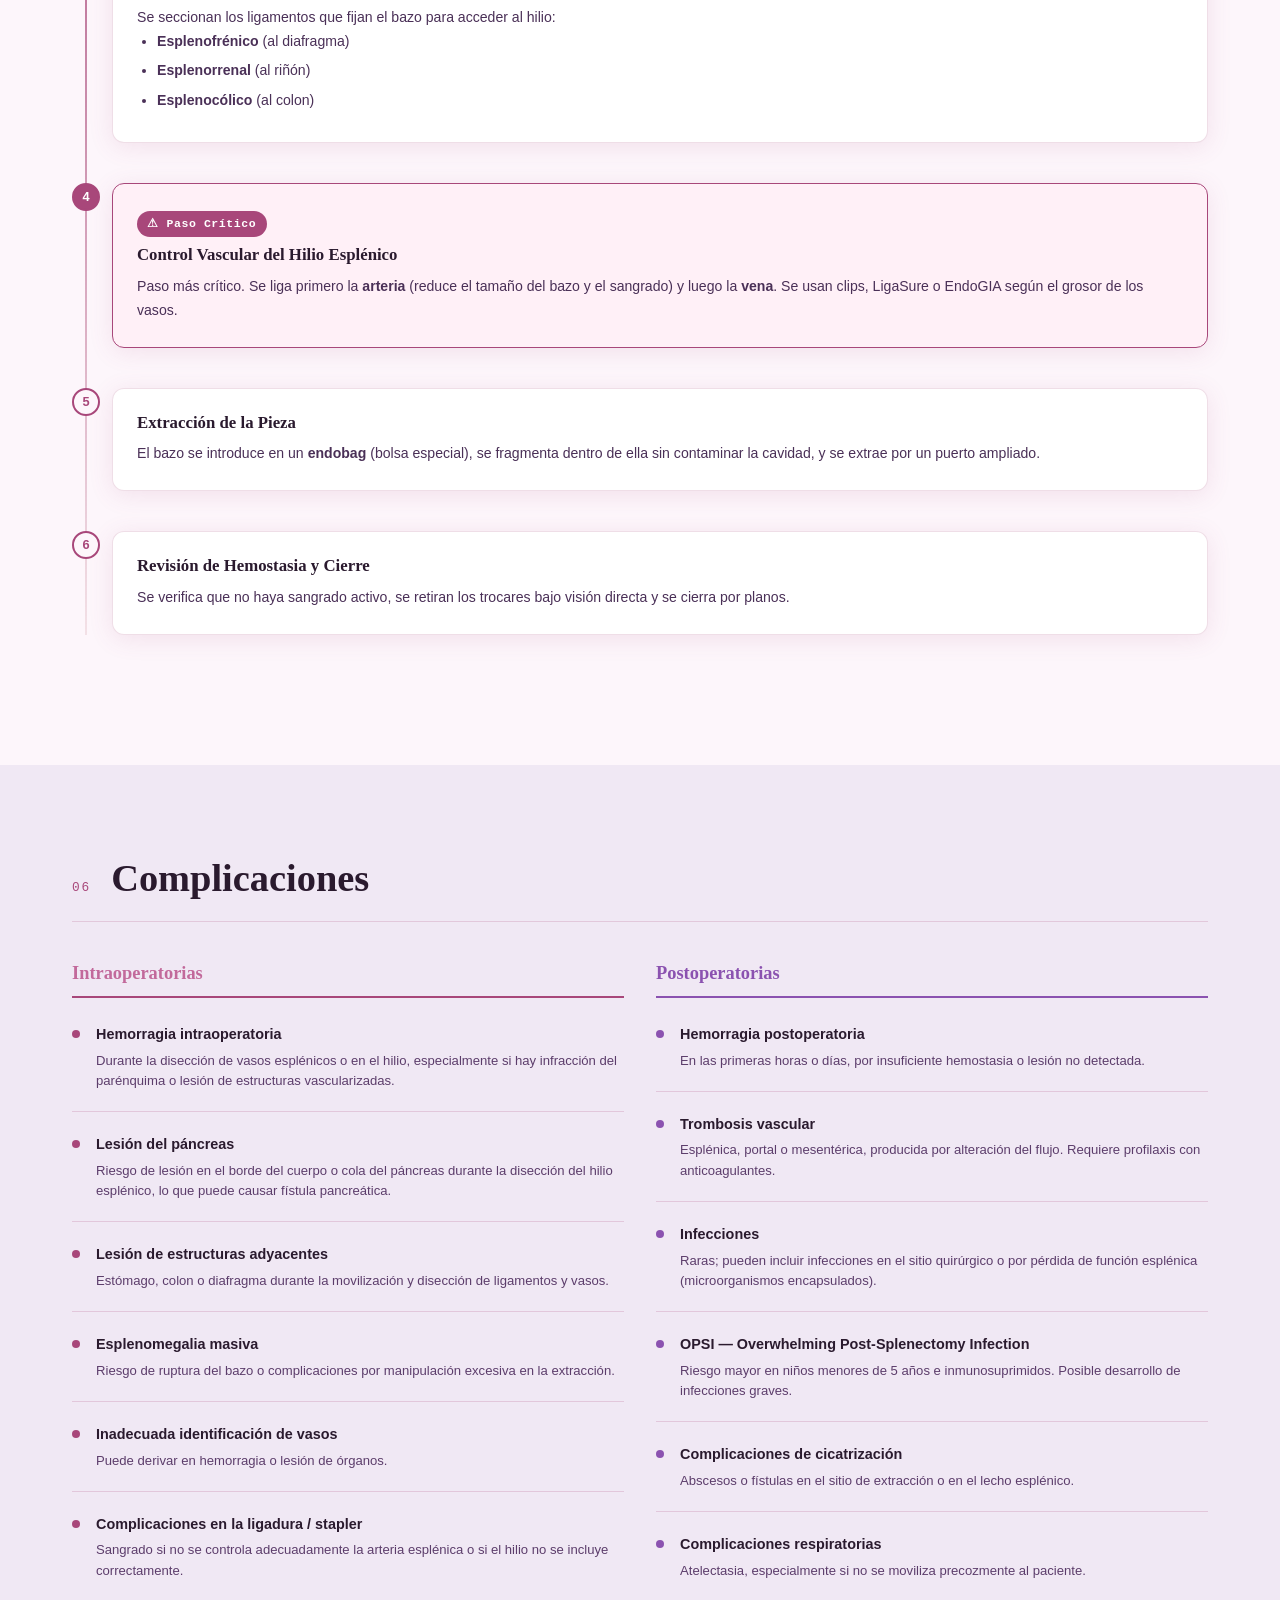
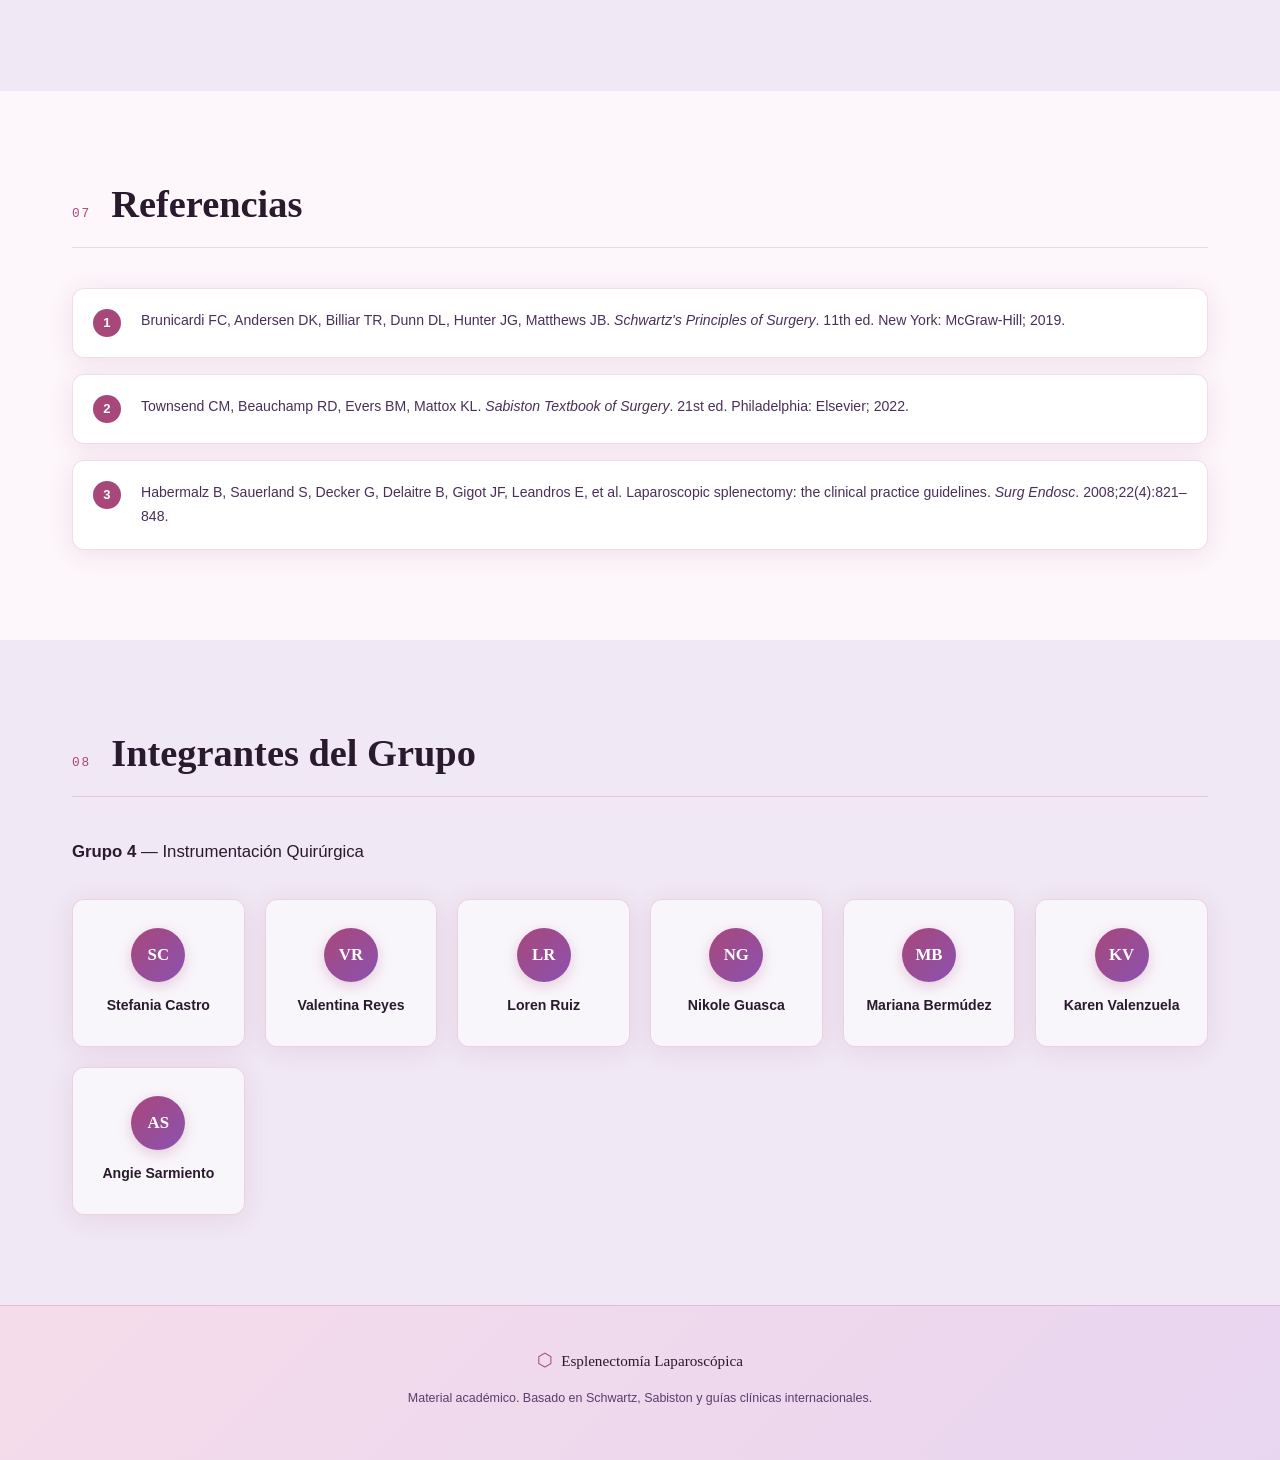
==== commit cca9dfc4: "Update index.html" ====
--- a/esplenectomia-web/index.html
+++ b/esplenectomia-web/index.html
@@ -83,7 +83,11 @@
           </p>
           <a href="https://www.youtube.com/watch?v=XZKffPaz0YE" target="_blank" class="video-link">
             <span class="play-btn">▶</span>
-            Ver procedimiento en YouTube
+            Ver procedimiento completo
+          </a>
+          <a href="https://youtu.be/60j-emoOiiY?si=ugpjRJFWeUmNkMRE" target="_blank" class="video-link video-link-secondary">
+            <span class="play-btn">▶</span>
+            Breve explicación — Suturas
           </a>
         </div>
         <div class="col-cards">
@@ -428,21 +432,73 @@
 
         <div class="tab-content" id="tab-insumos">
           <div class="sutura-grid">
-            <div class="sutura-card">
-              <span class="sut-icon">🧵</span>
-              <h4>Vicryl</h4>
-              <p>Poliglactina 910 · Sintética absorbible · Multifilamento</p>
-            </div>
-            <div class="sutura-card">
-              <span class="sut-icon">🧵</span>
-              <h4>Prolene</h4>
-              <p>Polipropileno · Sintético no absorbible · Monofilamento</p>
-            </div>
-            <div class="sutura-card">
-              <span class="sut-icon">🧵</span>
-              <h4>Nylon</h4>
-              <p>Sintética no absorbible · Monofilamento</p>
-            </div>
+
+            <div class="sutura-card sc-prolene">
+              <div class="sc-color-bar"></div>
+              <div class="sc-body">
+                <div class="sc-top">
+                  <span class="sc-thread-icon">🧵</span>
+                  <span class="sc-badge sc-no-abs">No Absorbible</span>
+                </div>
+                <h4>Polipropileno</h4>
+                <p class="sc-nombre-comercial">Prolene</p>
+                <div class="sc-specs">
+                  <div class="sc-spec"><span class="sc-spec-label">Calibre</span><span>3/0</span></div>
+                  <div class="sc-spec"><span class="sc-spec-label">Aguja</span><span>ACC · 3/8 C · 26 mm</span></div>
+                  <div class="sc-spec"><span class="sc-spec-label">Estructura</span><span>Monofilamento</span></div>
+                  <div class="sc-spec"><span class="sc-spec-label">Material</span><span>Sintética</span></div>
+                </div>
+                <div class="sc-uso">
+                  <span class="sc-uso-label">Uso en cirugía</span>
+                  <p>Cierre de <strong>piel</strong></p>
+                </div>
+              </div>
+            </div>
+
+            <div class="sutura-card sc-vicryl">
+              <div class="sc-color-bar"></div>
+              <div class="sc-body">
+                <div class="sc-top">
+                  <span class="sc-thread-icon">🧵</span>
+                  <span class="sc-badge sc-abs">Absorbible</span>
+                </div>
+                <h4>Poliglactina 910</h4>
+                <p class="sc-nombre-comercial">Vicryl</p>
+                <div class="sc-specs">
+                  <div class="sc-spec"><span class="sc-spec-label">Calibre</span><span>0</span></div>
+                  <div class="sc-spec"><span class="sc-spec-label">Aguja</span><span>ACR · 3/8 C · 36 mm</span></div>
+                  <div class="sc-spec"><span class="sc-spec-label">Estructura</span><span>Multifilamento</span></div>
+                  <div class="sc-spec"><span class="sc-spec-label">Material</span><span>Sintética</span></div>
+                </div>
+                <div class="sc-uso">
+                  <span class="sc-uso-label">Uso en cirugía</span>
+                  <p>Cierre de <strong>fascia (aponeurosis)</strong></p>
+                </div>
+              </div>
+            </div>
+
+            <div class="sutura-card sc-seda">
+              <div class="sc-color-bar"></div>
+              <div class="sc-body">
+                <div class="sc-top">
+                  <span class="sc-thread-icon">🧵</span>
+                  <span class="sc-badge sc-no-abs">No Absorbible</span>
+                </div>
+                <h4>Seda</h4>
+                <p class="sc-nombre-comercial">Silk</p>
+                <div class="sc-specs">
+                  <div class="sc-spec"><span class="sc-spec-label">Calibre</span><span>0</span></div>
+                  <div class="sc-spec"><span class="sc-spec-label">Aguja</span><span>Sin aguja</span></div>
+                  <div class="sc-spec"><span class="sc-spec-label">Estructura</span><span>Multifilamento</span></div>
+                  <div class="sc-spec"><span class="sc-spec-label">Material</span><span>Natural</span></div>
+                </div>
+                <div class="sc-uso">
+                  <span class="sc-uso-label">Uso en cirugía</span>
+                  <p>Ligadura de la <strong>vena esplénica</strong></p>
+                </div>
+              </div>
+            </div>
+
           </div>
         </div>
       </div>
--- a/esplenectomia-web/css/styles.css
+++ b/esplenectomia-web/css/styles.css
@@ -335,7 +335,7 @@
   box-shadow: var(--shadow-card);
 }
 .benefit-card:hover { transform: translateY(-3px); box-shadow: var(--shadow-lg); border-color: var(--accent); }
-.benefit-icon { font-size: 1.6rem; display: block; margin-bottom: 0.5rem; }
+.benefit-icon { font-size: 1.2rem; display: block; margin-bottom: 0.5rem; }
 .benefit-card h4 { font-size: 0.9rem; margin-bottom: 0.4rem; }
 .benefit-card p { font-size: 0.8rem; color: var(--text-muted-light); margin: 0; }
 
@@ -567,22 +567,95 @@
 /* ============================================================
    INDICACIONES
    ============================================================ */
-.indications-grid { display: grid; grid-template-columns: repeat(auto-fit, minmax(250px, 1fr)); gap: 1.25rem; }
+.indications-grid {
+  display: grid;
+  grid-template-columns: repeat(auto-fit, minmax(240px, 1fr));
+  gap: 1.25rem;
+}
 
 .indication-card {
   background: white;
+  border-radius: var(--radius);
+  padding: 1.5rem;
+  transition: var(--transition);
+  box-shadow: var(--shadow-card);
   border: 1px solid var(--border-light);
-  border-top: 3px solid var(--accent);
-  border-radius: var(--radius);
-  padding: 1.75rem;
-  transition: var(--transition);
-  box-shadow: var(--shadow-card);
-}
-.indication-card:hover { transform: translateY(-4px); box-shadow: var(--shadow-lg); }
-.ind-icon { font-size: 2rem; display: block; margin-bottom: 0.75rem; }
-.indication-card h3 { font-size: 1rem; margin-bottom: 0.75rem; }
-.indication-card p { font-size: 0.85rem; color: var(--text-muted-light); margin-bottom: 0.5rem; }
-.indication-card ul { font-size: 0.83rem; color: var(--text-muted-light); }
+  display: flex;
+  flex-direction: column;
+  gap: 0.6rem;
+  position: relative;
+  overflow: hidden;
+}
+.indication-card::before {
+  content: '';
+  position: absolute;
+  top: 0; left: 0; right: 0;
+  height: 4px;
+}
+.indication-card:nth-child(1)::before { background: linear-gradient(90deg, #e07090, #c45080); }
+.indication-card:nth-child(2)::before { background: linear-gradient(90deg, #9b7ed4, #7b5cba); }
+.indication-card:nth-child(3)::before { background: linear-gradient(90deg, #5dba84, #3a9e68); }
+.indication-card:nth-child(4)::before { background: linear-gradient(90deg, #e07840, #c85820); }
+
+.indication-card:hover { transform: translateY(-5px); box-shadow: var(--shadow-lg); }
+
+.ind-top {
+  display: flex;
+  align-items: center;
+  justify-content: space-between;
+  margin-bottom: 0.25rem;
+}
+
+.ind-icon-wrap {
+  width: 44px; height: 44px;
+  border-radius: 12px;
+  display: flex;
+  align-items: center;
+  justify-content: center;
+  font-size: 1.3rem;
+}
+.ic-hemato  { background: #fde8ef; }
+.ic-espleno { background: #ede8fa; }
+.ic-tumor   { background: #e8f7ee; }
+.ic-trauma  { background: #fdeee8; }
+
+.ind-badge {
+  font-family: var(--font-mono);
+  font-size: 0.65rem;
+  font-weight: 600;
+  letter-spacing: 0.1em;
+  text-transform: uppercase;
+  padding: 0.25rem 0.65rem;
+  border-radius: 2rem;
+  color: white;
+}
+.indication-card:nth-child(1) .ind-badge { background: #c45080; }
+.indication-card:nth-child(2) .ind-badge { background: #7b5cba; }
+.indication-card:nth-child(3) .ind-badge { background: #3a9e68; }
+.indication-card:nth-child(4) .ind-badge { background: #c85820; }
+
+.indication-card h3 {
+  font-size: 1rem;
+  font-weight: 700;
+  color: var(--text-dark);
+  margin: 0;
+}
+.indication-card p {
+  font-size: 0.83rem;
+  color: var(--text-muted-light);
+  margin: 0;
+  line-height: 1.6;
+}
+.indication-card ul {
+  font-size: 0.82rem;
+  color: var(--text-muted-light);
+  margin: 0;
+  padding-left: 1rem;
+  display: flex;
+  flex-direction: column;
+  gap: 0.3rem;
+}
+.indication-card li { margin: 0; }
 
 /* ============================================================
    ALISTAMIENTO — Tabs
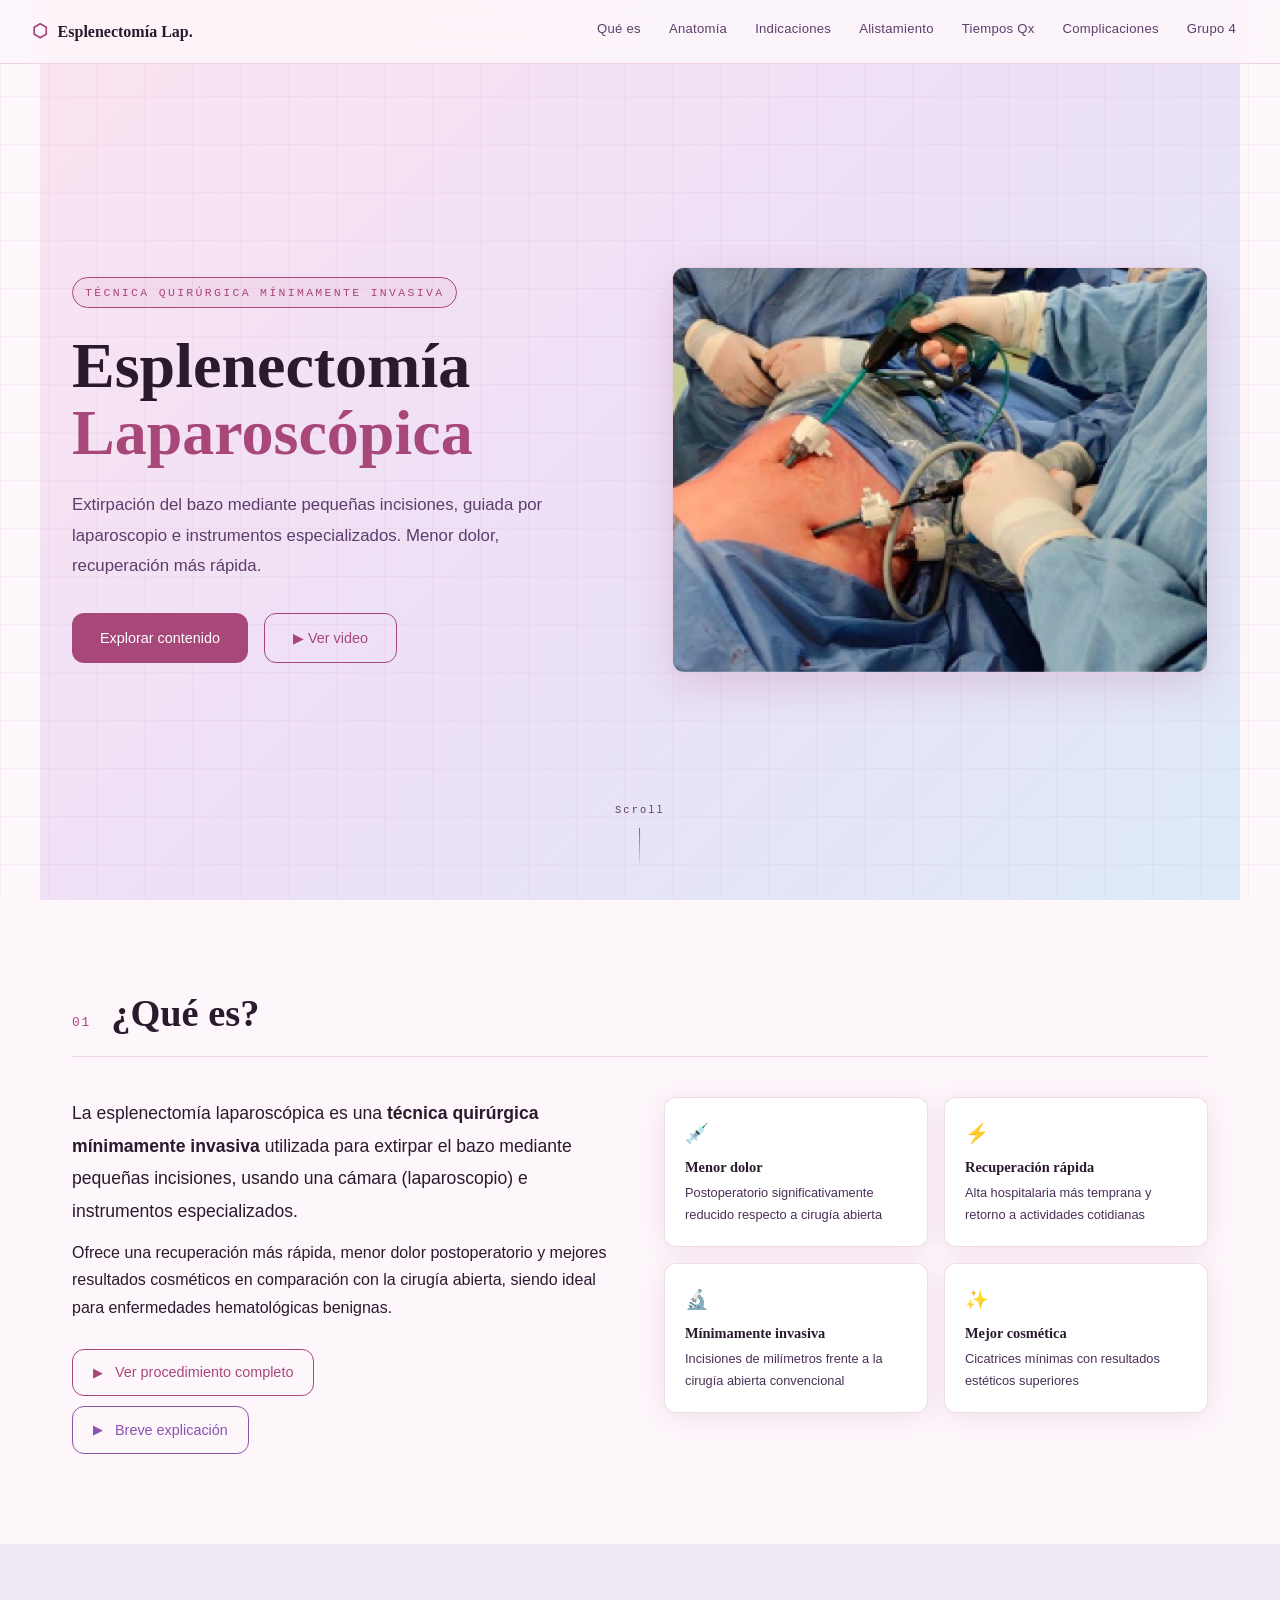
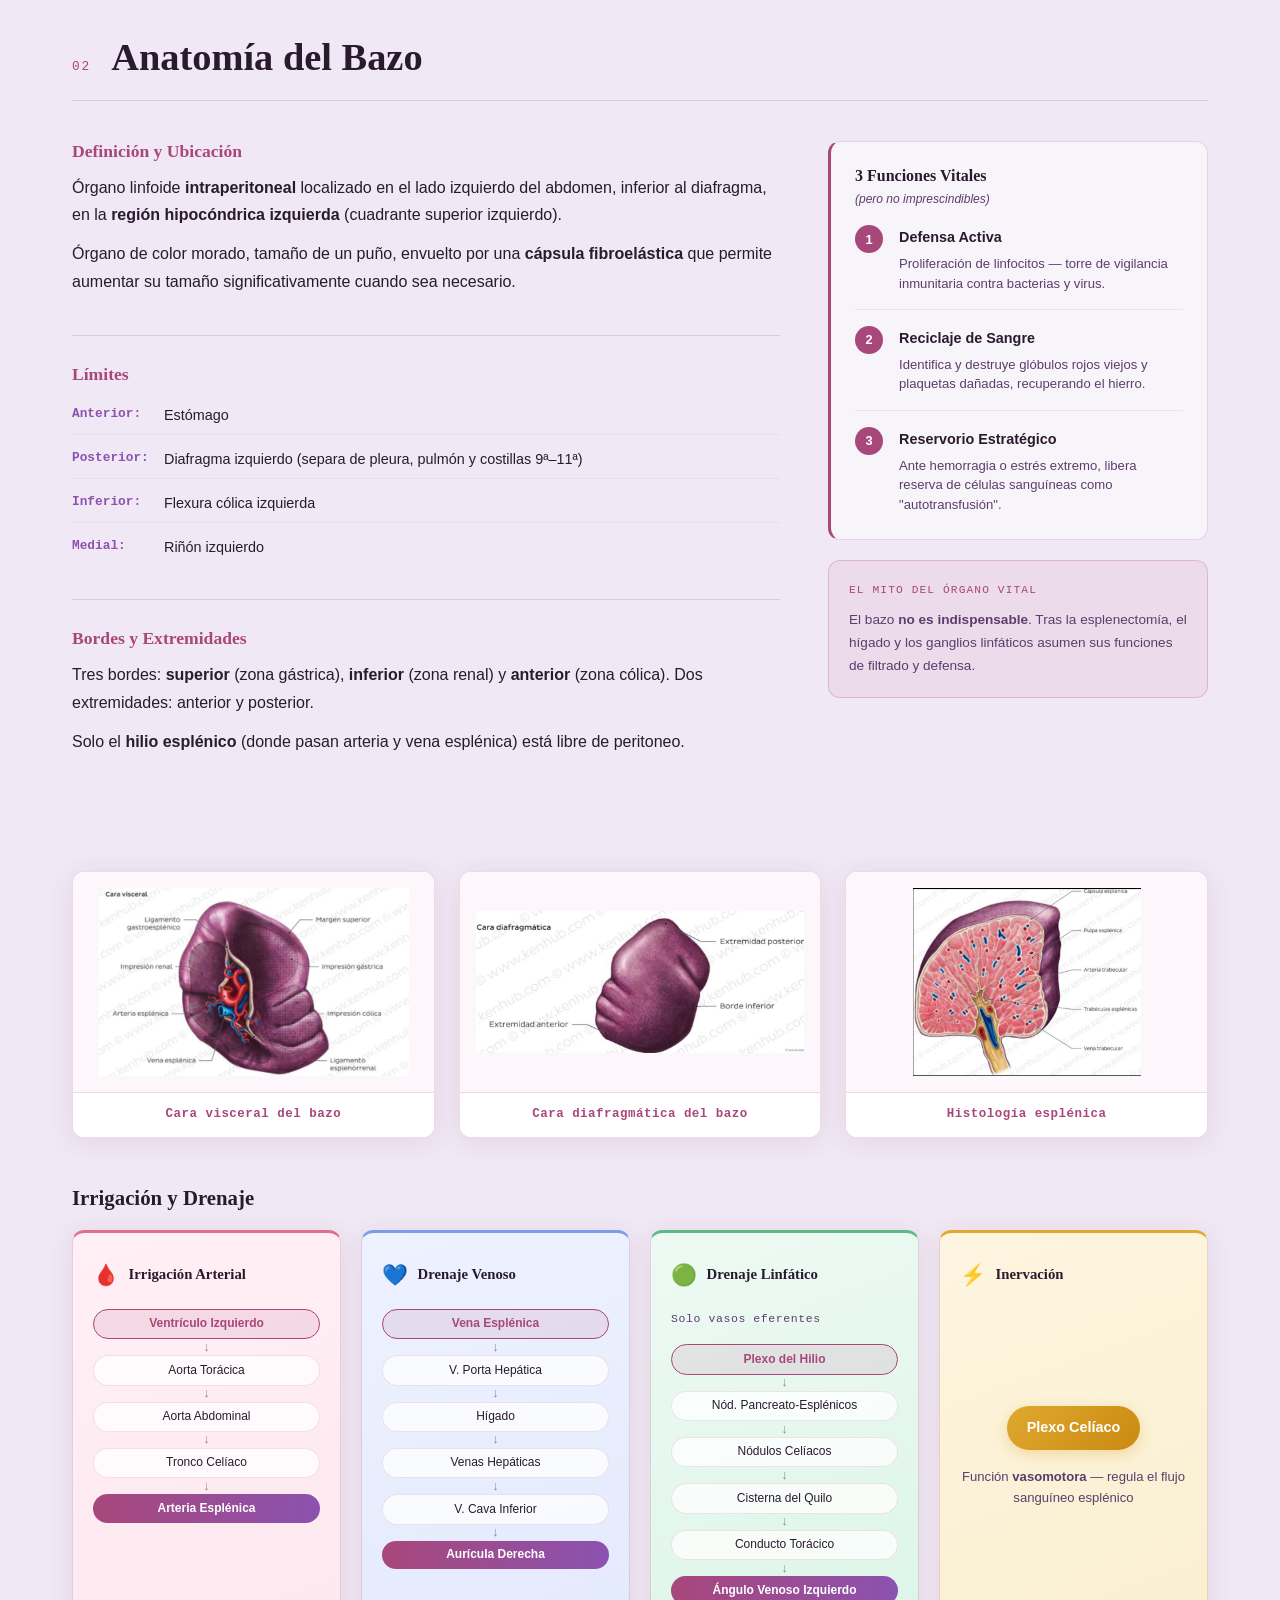
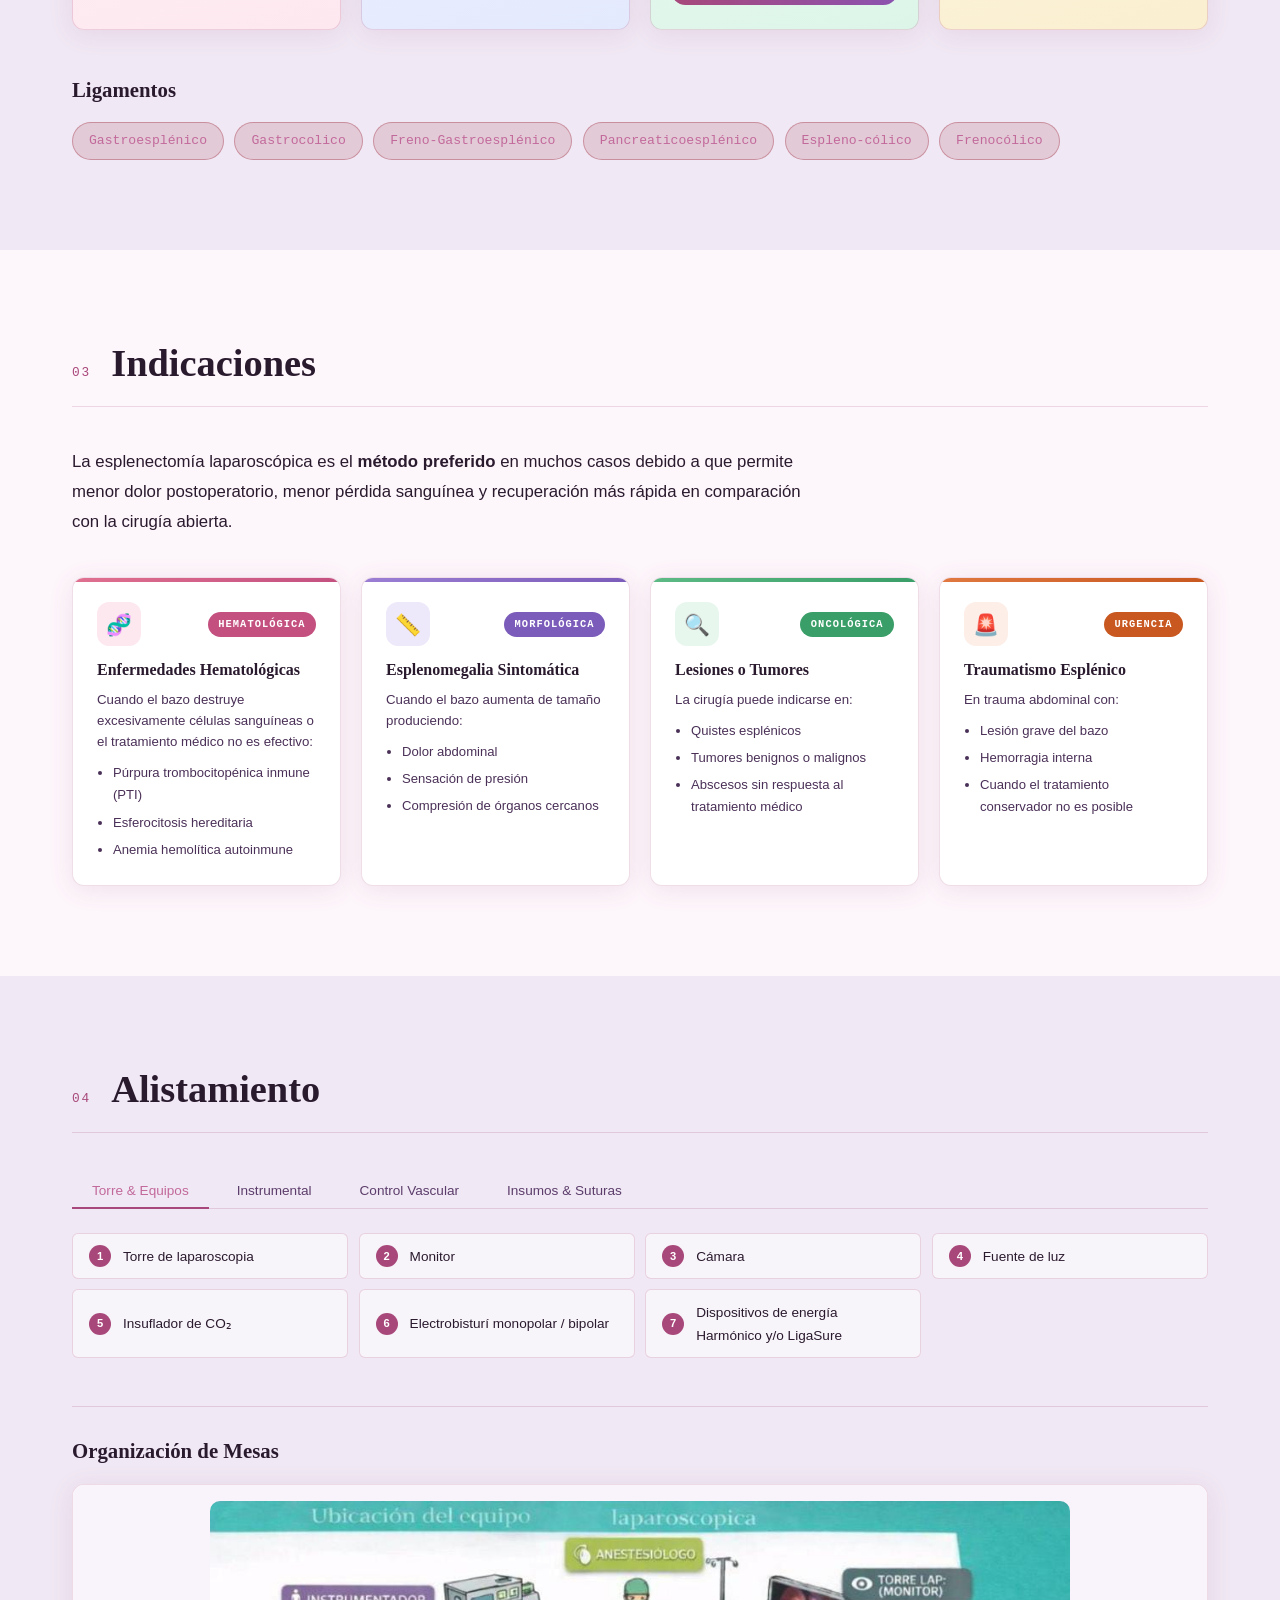
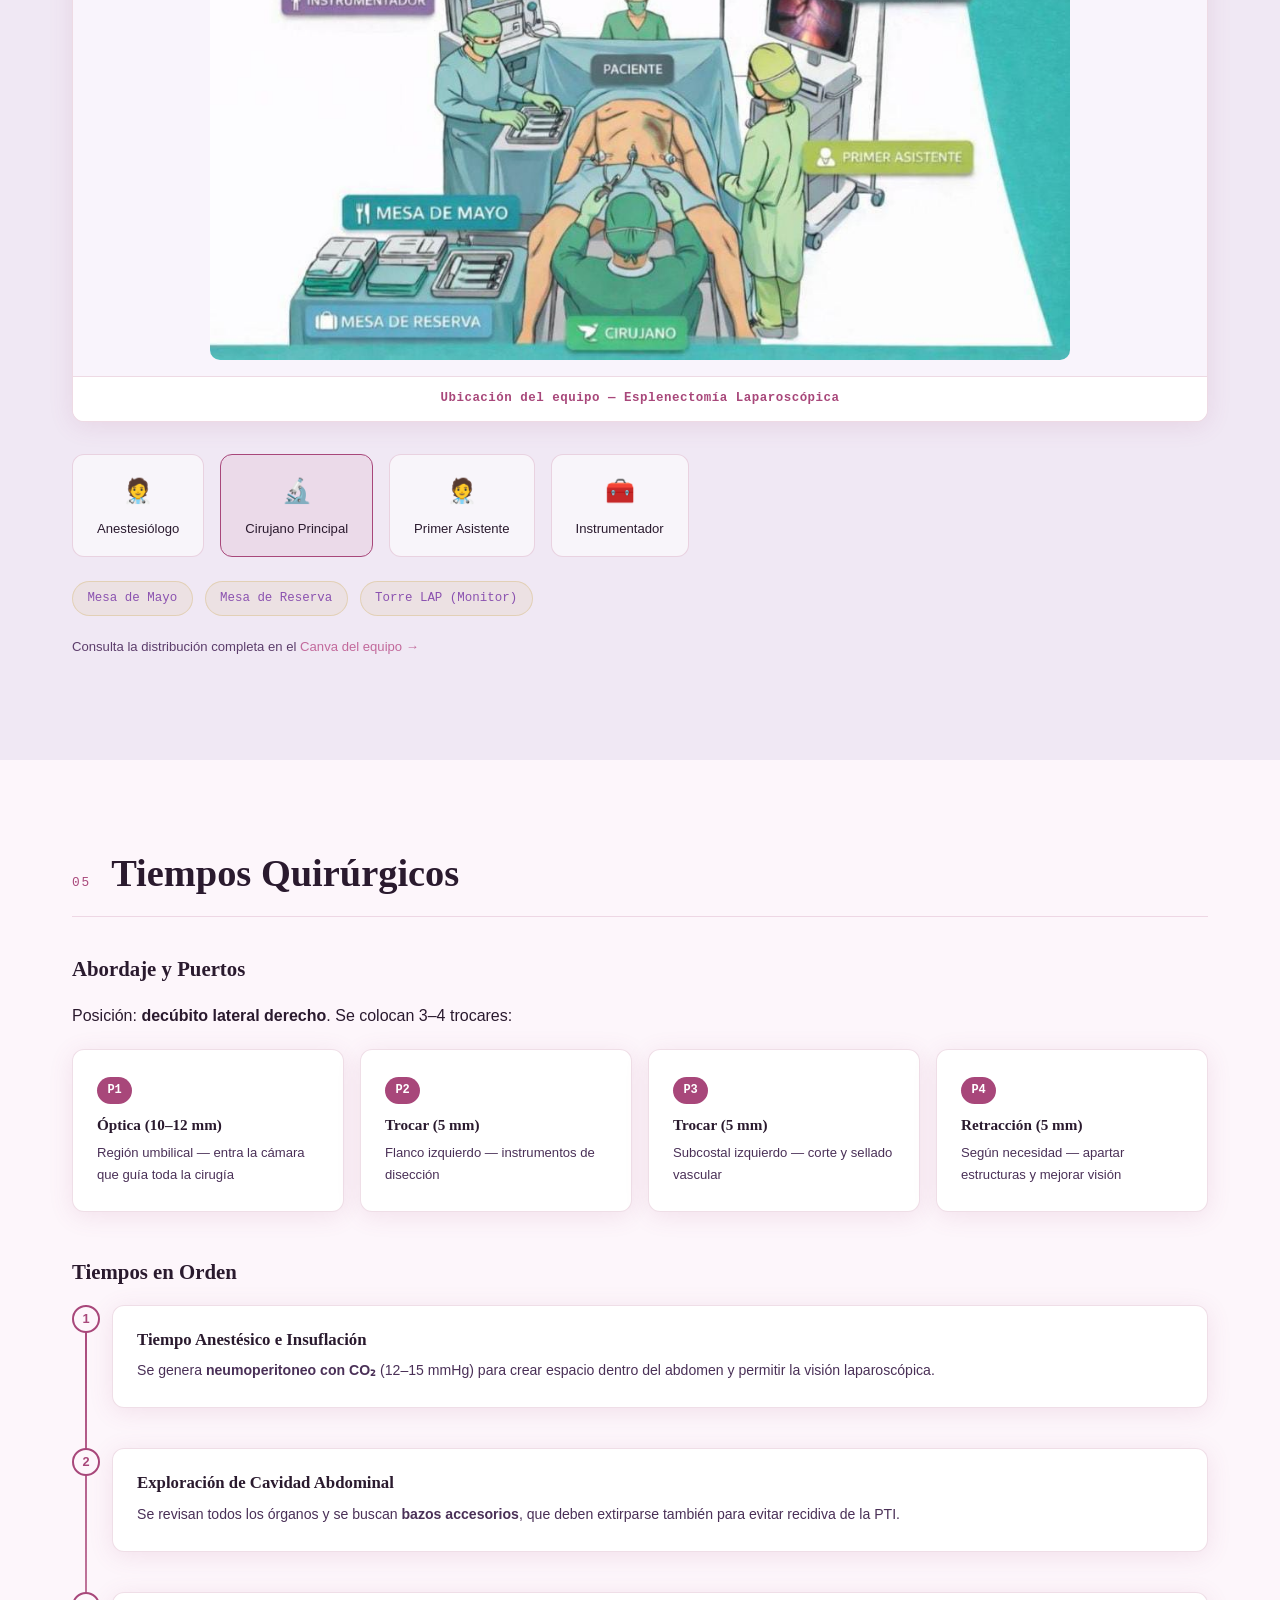
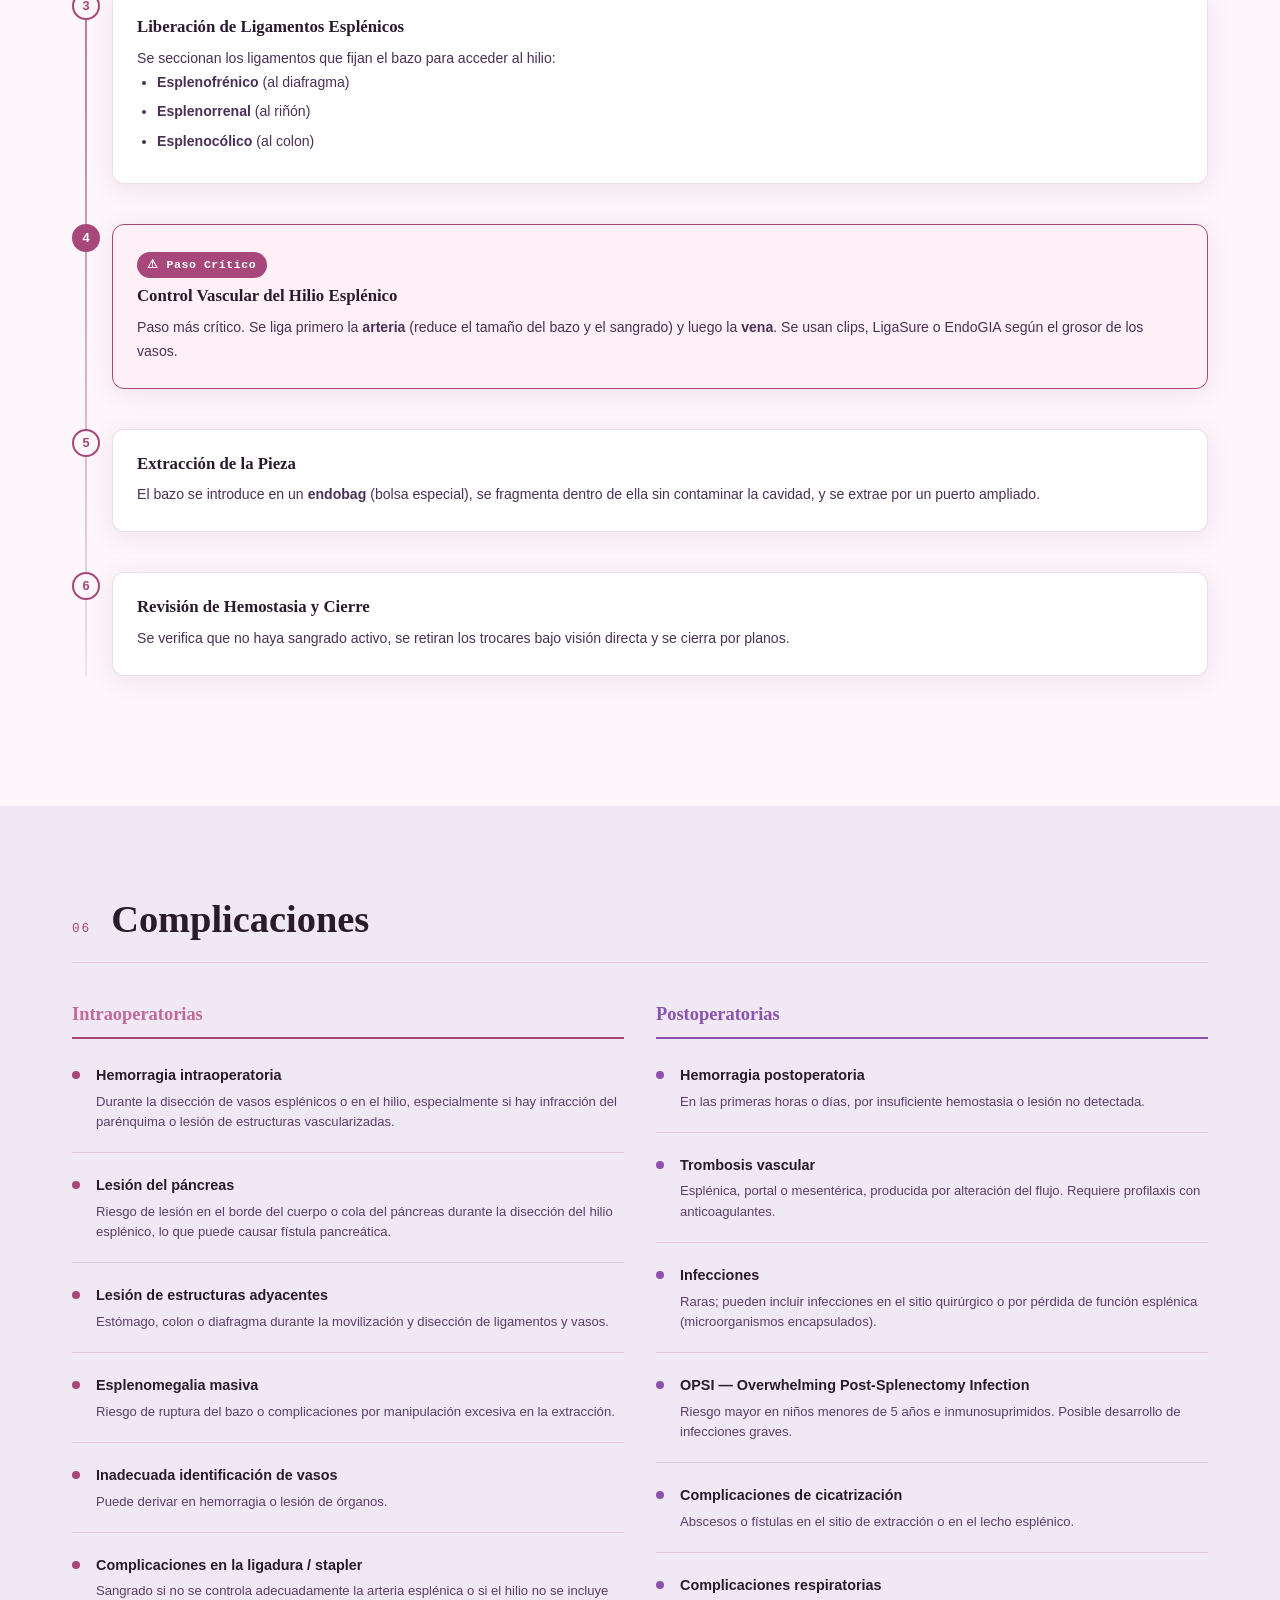
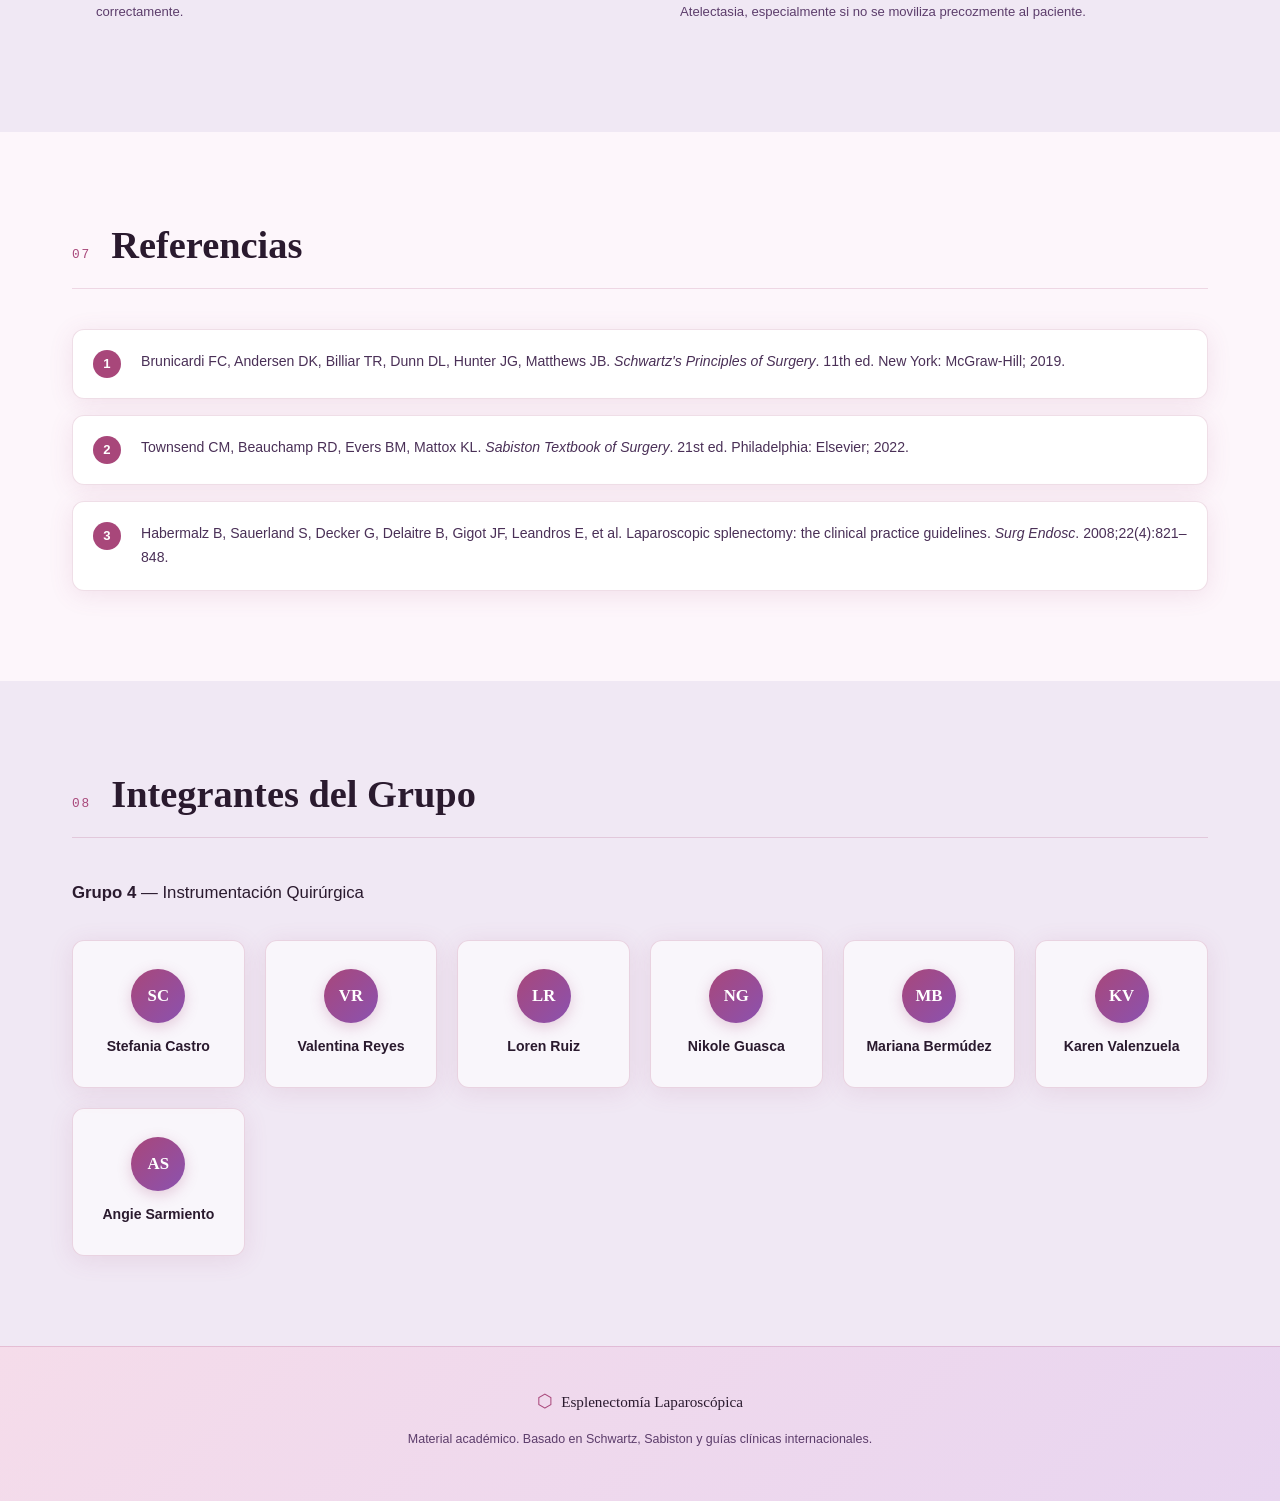
==== commit cd830129: "Update video link text for brief explanation" ====
--- a/esplenectomia-web/index.html
+++ b/esplenectomia-web/index.html
@@ -87,7 +87,7 @@
           </a>
           <a href="https://youtu.be/60j-emoOiiY?si=ugpjRJFWeUmNkMRE" target="_blank" class="video-link video-link-secondary">
             <span class="play-btn">▶</span>
-            Breve explicación — Suturas
+            Breve explicación
           </a>
         </div>
         <div class="col-cards">
--- a/esplenectomia-web/css/styles.css
+++ b/esplenectomia-web/css/styles.css
@@ -308,11 +308,14 @@
 
 .lead-text { font-size: 1.1rem; line-height: 1.85; margin-bottom: 1rem; }
 
+.col-text { display: flex; flex-direction: column; }
+.col-text p { margin-bottom: 0.75rem; }
+
 .video-link {
   display: inline-flex;
   align-items: center;
   gap: 0.75rem;
-  margin-top: 1.25rem;
+  margin-top: 1rem;
   padding: 0.65rem 1.25rem;
   border-radius: var(--radius);
   border: 1.5px solid var(--accent);
@@ -320,8 +323,15 @@
   font-weight: 500;
   font-size: 0.9rem;
   transition: var(--transition);
+  width: fit-content;
 }
 .video-link:hover { background: var(--accent); color: white; }
+.video-link-secondary {
+  border-color: var(--gold);
+  color: var(--gold);
+  margin-top: 0.65rem;
+}
+.video-link-secondary:hover { background: var(--gold); color: white; }
 .play-btn { font-size: 0.8rem; }
 
 .col-cards { display: grid; grid-template-columns: 1fr 1fr; gap: 1rem; }
@@ -718,17 +728,125 @@
 
 .sub-heading { font-size: 1rem; margin: 1.5rem 0 0.75rem; color: var(--gold); }
 
-.sutura-grid { display: grid; grid-template-columns: repeat(auto-fit, minmax(200px, 1fr)); gap: 1rem; }
+.sutura-grid {
+  display: grid;
+  grid-template-columns: repeat(3, 1fr);
+  gap: 1.25rem;
+}
+
 .sutura-card {
-  background: rgba(255,255,255,0.55);
+  border-radius: var(--radius);
+  overflow: hidden;
   border: 1px solid var(--border-dark);
-  border-radius: var(--radius);
-  padding: 1.5rem;
-  text-align: center;
-}
-.sut-icon { font-size: 1.8rem; display: block; margin-bottom: 0.5rem; }
-.sutura-card h4 { font-size: 1rem; margin-bottom: 0.5rem; color: var(--accent-light); }
-.sutura-card p { font-size: 0.8rem; color: var(--text-muted-dark); margin: 0; }
+  box-shadow: var(--shadow-card);
+  background: rgba(255,255,255,0.6);
+  display: flex;
+  flex-direction: column;
+  transition: var(--transition);
+}
+.sutura-card:hover { transform: translateY(-4px); box-shadow: var(--shadow-lg); }
+
+/* Barra de color por tipo */
+.sc-color-bar { height: 5px; }
+.sc-prolene .sc-color-bar { background: linear-gradient(90deg, #a8477a, #c2699b); }
+.sc-vicryl  .sc-color-bar { background: linear-gradient(90deg, #7b5cba, #9b7ed4); }
+.sc-seda    .sc-color-bar { background: linear-gradient(90deg, #3a6ea8, #5b8ecf); }
+
+.sc-body { padding: 1.4rem; display: flex; flex-direction: column; gap: 0.9rem; flex: 1; }
+
+.sc-top {
+  display: flex;
+  align-items: center;
+  justify-content: space-between;
+}
+
+.sc-thread-icon { font-size: 1.4rem; }
+
+.sc-badge {
+  font-family: var(--font-mono);
+  font-size: 0.62rem;
+  font-weight: 700;
+  letter-spacing: 0.08em;
+  text-transform: uppercase;
+  padding: 0.2rem 0.6rem;
+  border-radius: 2rem;
+}
+.sc-abs    { background: #e8f7ee; color: #2e7d52; border: 1px solid #a8dfc0; }
+.sc-no-abs { background: #fde8ef; color: #a8477a; border: 1px solid #f0b8cc; }
+
+.sutura-card h4 {
+  font-size: 1.05rem;
+  font-weight: 700;
+  color: var(--text-dark);
+  margin: 0;
+  line-height: 1.2;
+}
+
+.sc-nombre-comercial {
+  font-family: var(--font-mono);
+  font-size: 0.75rem;
+  color: var(--text-muted-dark);
+  margin: 0;
+  font-style: italic;
+}
+
+.sc-specs {
+  display: flex;
+  flex-direction: column;
+  gap: 0.35rem;
+  background: rgba(168,71,122,0.05);
+  border-radius: 8px;
+  padding: 0.75rem;
+  border: 1px solid var(--border-dark);
+}
+
+.sc-spec {
+  display: flex;
+  justify-content: space-between;
+  align-items: center;
+  font-size: 0.78rem;
+  gap: 0.5rem;
+}
+
+.sc-spec-label {
+  font-weight: 600;
+  color: var(--text-muted-dark);
+  font-family: var(--font-mono);
+  font-size: 0.7rem;
+  letter-spacing: 0.03em;
+  flex-shrink: 0;
+}
+
+.sc-spec span:last-child {
+  color: var(--text-dark);
+  text-align: right;
+}
+
+.sc-uso {
+  border-top: 1px dashed var(--border-dark);
+  padding-top: 0.75rem;
+}
+
+.sc-uso-label {
+  display: block;
+  font-family: var(--font-mono);
+  font-size: 0.65rem;
+  font-weight: 700;
+  text-transform: uppercase;
+  letter-spacing: 0.12em;
+  color: var(--accent);
+  margin-bottom: 0.35rem;
+}
+
+.sc-uso p {
+  font-size: 0.85rem;
+  color: var(--text-dark);
+  margin: 0;
+  line-height: 1.5;
+}
+
+@media (max-width: 768px) { .sutura-grid { grid-template-columns: 1fr; } }
+@media (min-width: 480px) and (max-width: 768px) { .sutura-grid { grid-template-columns: 1fr 1fr; } }
 
 /* Organización mesas */
 .org-mesas { margin-top: 2rem; padding-top: 2rem; border-top: 1px solid var(--border-dark); }
